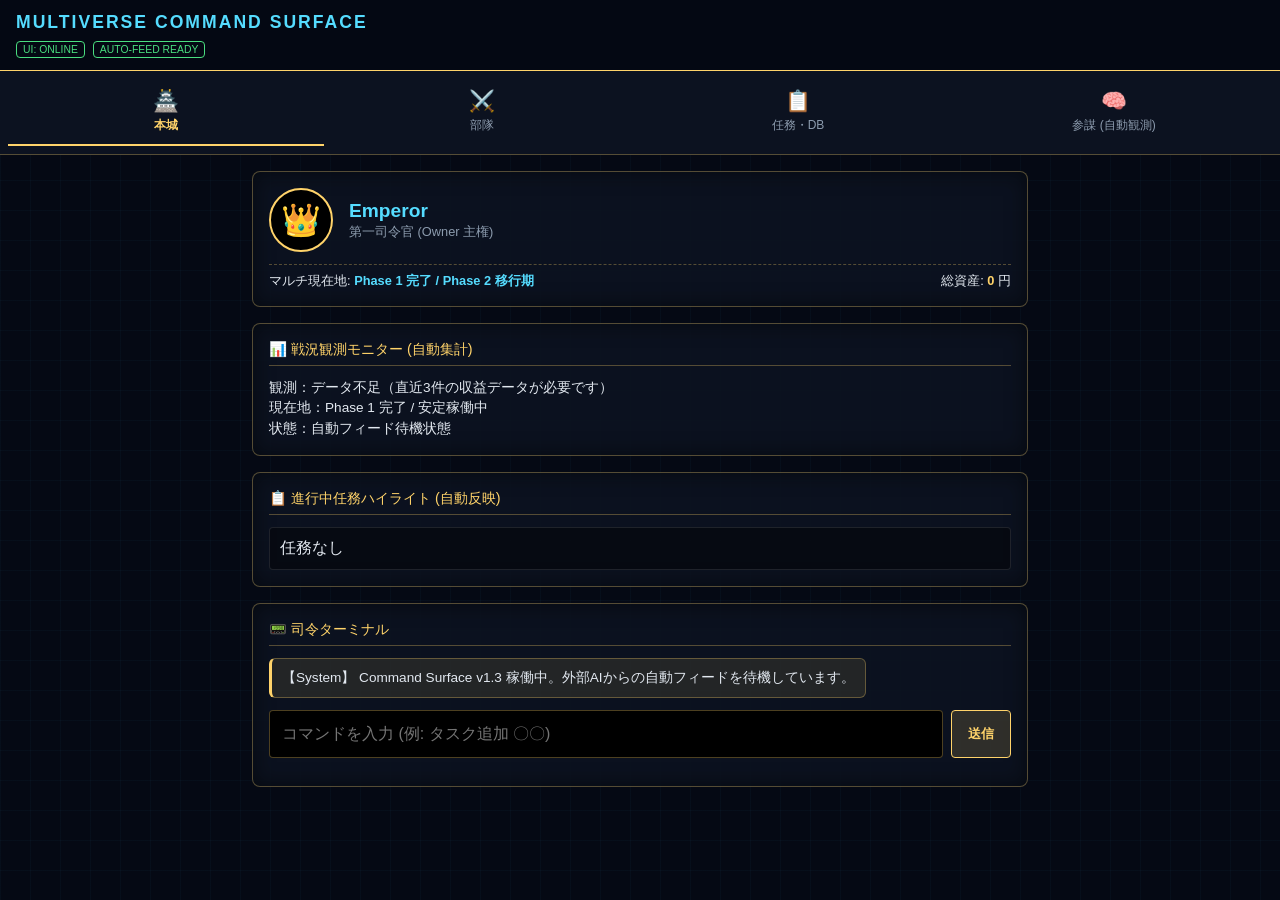
==== index.html @ de0dd0c1 "Update index.html for version 1.3 changes" ====
<!DOCTYPE html>
<html lang="ja">
<head>
    <meta charset="UTF-8">
    <meta name="viewport" content="width=device-width, initial-scale=1, viewport-fit=cover">
    <title>MULTIVERSE Command Surface v1.3</title>
    
    <meta name="apple-mobile-web-app-capable" content="yes">
    <meta name="apple-mobile-web-app-status-bar-style" content="black-translucent">
    <meta name="theme-color" content="#050914">
    
    <script>
        const manifestData = {
            "name": "MULTIVERSE Command Surface",
            "short_name": "MULTIVERSE",
            "start_url": "./",
            "display": "standalone",
            "background_color": "#050914",
            "theme_color": "#050914",
            "icons": [{ "src": "data:image/svg+xml,<svg xmlns=%22http://www.w3.org/2000/svg%22 viewBox=%220 0 100 100%22><text y=%22.9em%22 font-size=%2290%22>🛡️</text></svg>", "sizes": "192x192", "type": "image/svg+xml" }]
        };
        const blob = new Blob([JSON.stringify(manifestData)], {type: 'application/json'});
        const link = document.createElement('link'); link.rel = 'manifest'; link.href = URL.createObjectURL(blob); document.head.appendChild(link);
    </script>

    <style>
        :root {
            --mv-bg: #050914; --mv-panel: rgba(13, 19, 33, 0.9); --mv-primary: #55dcff;
            --mv-gold: #ffd36a; --mv-border: rgba(255, 211, 106, 0.3);
            --mv-text: #e2e8f0; --mv-muted: #8c9bae; --sys-online: #4ade80;
            --sys-offline: #f87171; --sys-warning: #fbbf24;
        }
        * { box-sizing: border-box; -webkit-tap-highlight-color: transparent; }
        body { 
            margin: 0; background-color: var(--mv-bg); color: var(--mv-text); 
            font-family: -apple-system, BlinkMacSystemFont, sans-serif; 
            padding: env(safe-area-inset-top, 0) env(safe-area-inset-right, 0) env(safe-area-inset-bottom, 20px) env(safe-area-inset-left, 0);
        }
        body::before {
            content: ""; position: fixed; top: 0; left: 0; width: 100vw; height: 100vh;
            background-image: linear-gradient(rgba(85, 220, 255, 0.03) 1px, transparent 1px), linear-gradient(90deg, rgba(85, 220, 255, 0.03) 1px, transparent 1px);
            background-size: 30px 30px; z-index: -1;
        }

        .app-header { background: rgba(5, 9, 20, 0.95); padding: 12px 16px; border-bottom: 1px solid var(--mv-gold); display: flex; flex-direction: column; gap: 8px; }
        .app-header h1 { margin: 0; font-size: 1.1rem; color: var(--mv-primary); letter-spacing: 2px; }
        .status-indicators { display: flex; gap: 8px; flex-wrap: wrap; }
        .sys-badge { font-size: 0.65rem; border: 1px solid; padding: 2px 6px; border-radius: 4px; }
        .sys-badge.online { color: var(--sys-online); border-color: var(--sys-online); }
        .sys-badge.offline { color: var(--sys-offline); border-color: var(--sys-offline); }

        .top-tabbar { display: flex; justify-content: space-around; background: rgba(13, 19, 33, 0.95); padding: 8px; border-bottom: 1px solid var(--mv-border); margin-bottom: 16px; }
        .tab-btn { 
            background: transparent; border: none; color: var(--mv-muted); font-size: 0.75rem; 
            display: flex; flex-direction: column; align-items: center; gap: 4px; flex: 1; 
            cursor: pointer; padding: 10px 0; min-height: 48px; 
            touch-action: manipulation; user-select: none; pointer-events: auto;
        }
        .tab-btn.active { color: var(--mv-gold); border-bottom: 2px solid var(--mv-gold); font-weight: bold; }
        .tab-btn .icon { font-size: 1.3rem; }

        .view-container { padding: 0 12px; max-width: 800px; margin: 0 auto; }
        .view-container.hidden { display: none !important; }
        .view-container.active { display: block; animation: fadeIn 0.3s; }
        @keyframes fadeIn { from { opacity: 0; transform: translateY(5px); } to { opacity: 1; transform: translateY(0); } }

        .panel { background: var(--mv-panel); border: 1px solid var(--mv-border); border-radius: 8px; padding: 16px; margin-bottom: 16px; box-shadow: inset 0 0 20px rgba(0,0,0,0.5); }
        .panel-header { font-size: 0.9rem; color: var(--mv-gold); border-bottom: 1px solid var(--mv-border); padding-bottom: 6px; margin-bottom: 12px; display: flex; justify-content: space-between; align-items: center; }
        .warning-border { border-color: var(--sys-warning); }
        .warning-text { color: var(--sys-warning); border-bottom-color: var(--sys-warning); }

        .avatar-box { display: flex; gap: 16px; align-items: center; }
        .avatar-frame { width: 64px; height: 64px; border: 2px solid var(--mv-gold); border-radius: 50%; background: #000; display: flex; align-items: center; justify-content: center; font-size: 2rem; flex-shrink: 0; }
        .avatar-info h2 { margin: 0; font-size: 1.2rem; color: var(--mv-primary); }
        .avatar-info p { margin: 2px 0 0 0; font-size: 0.8rem; color: var(--mv-muted); }
        .asset-summary { margin-top: 12px; font-size: 0.80rem; border-top: 1px dashed var(--mv-border); padding-top: 8px; display: flex; justify-content: space-between; align-items: center; }

        .input-group { display: flex; gap: 8px; margin-bottom: 12px; }
        .input-group input { flex: 1; background: #000; border: 1px solid var(--mv-border); color: var(--mv-text); padding: 12px; border-radius: 4px; font-size: 1rem; }
        .btn { background: rgba(255, 211, 106, 0.15); border: 1px solid var(--mv-gold); color: var(--mv-gold); padding: 12px 16px; border-radius: 4px; font-weight: bold; cursor: pointer; min-height: 48px; touch-action: manipulation; }
        .btn-danger { border-color: var(--sys-offline); color: var(--sys-offline); background: rgba(248, 113, 113, 0.1); }

        .chat-box { max-height: 180px; overflow-y: auto; display: flex; flex-direction: column; gap: 8px; margin-bottom: 12px; padding-right: 4px; font-size: 0.85rem; }
        .msg { padding: 10px; border-radius: 6px; max-width: 90%; word-break: break-word; }
        .msg.owner { align-self: flex-end; background: rgba(85, 220, 255, 0.1); border: 1px solid rgba(85, 220, 255, 0.3); }
        .msg.system { align-self: flex-start; background: rgba(255, 211, 106, 0.1); border: 1px solid rgba(255, 211, 106, 0.3); border-left: 3px solid var(--mv-gold); }

        .data-list { display: flex; flex-direction: column; gap: 8px; max-height: 250px; overflow-y: auto; }
        .data-item { padding: 10px; background: rgba(0,0,0,0.4); border: 1px solid rgba(255,255,255,0.1); border-radius: 4px; display: flex; justify-content: space-between; align-items: center; }
        .data-item.done { opacity: 0.5; text-decoration: line-through; }
        .task-content { flex: 1; word-break: break-word; font-size: 0.9rem; }
        .task-actions { display: flex; gap: 8px; }
        .task-actions button { background: none; border: 1px solid var(--mv-muted); color: var(--mv-text); padding: 4px 8px; border-radius: 4px; cursor: pointer; font-size: 0.7rem; }

        .obs-box { font-size: 0.85rem; line-height: 1.5; white-space: pre-wrap; color: var(--mv-text); }
        .auto-report-card { background: rgba(0,0,0,0.6); border-left: 3px solid var(--mv-primary); padding: 12px; border-radius: 4px; margin-bottom: 10px; font-size: 0.85rem; }
        .roadmap-card { font-size: 0.8rem; padding: 8px 10px; background: rgba(255,211,106,0.05); border: 1px solid var(--mv-border); border-radius: 4px; margin-bottom: 6px; }
        .roadmap-card.active { border-color: var(--mv-primary); background: rgba(85,220,255,0.05); }
        .muted-text { font-size: 0.75rem; color: var(--mv-muted); margin-bottom: 10px; }
    </style>
</head>
<body>
    <header class="app-header">
        <h1>MULTIVERSE COMMAND SURFACE</h1>
        <div class="status-indicators">
            <span id="status-ui" class="sys-badge online">UI: ONLINE</span>
            <span id="status-backend" class="sys-badge online">AUTO-FEED READY</span>
        </div>
    </header>

    <nav class="top-tabbar" aria-label="Main Navigation">
        <button type="button" class="tab-btn active" data-tab="commander" aria-selected="true" aria-controls="view-commander">
            <span class="icon">🏯</span><span class="label">本城</span>
        </button>
        <button type="button" class="tab-btn" data-tab="units" aria-selected="false" aria-controls="view-units">
            <span class="icon">⚔️</span><span class="label">部隊</span>
        </button>
        <button type="button" class="tab-btn" data-tab="tasks" aria-selected="false" aria-controls="view-tasks">
            <span class="icon">📋</span><span class="label">任務・DB</span>
        </button>
        <button type="button" class="tab-btn" data-tab="advisor" aria-selected="false" aria-controls="view-advisor">
            <span class="icon">🧠</span><span class="label">参謀 (自動観測)</span>
        </button>
    </nav>

    <!-- VIEW: 本城（現在地・タスク・収益・モニターを統合） -->
    <main id="view-commander" class="view-container active" role="tabpanel">
        <div class="panel">
            <div class="avatar-box">
                <div class="avatar-frame">👑</div>
                <div class="avatar-info">
                    <h2>Emperor</h2>
                    <p>第一司令官 (Owner 主権)</p>
                </div>
            </div>
            <div class="asset-summary">
                <span>マルチ現在地: <strong style="color:var(--mv-primary)">Phase 1 完了 / Phase 2 移行期</strong></span>
                <span>総資産: <strong style="color:var(--mv-gold)" id="ui-total-assets">0</strong> 円</span>
            </div>
        </div>

        <div class="panel">
            <div class="panel-header">📊 戦況観測モニター (自動集計)</div>
            <div id="ui-emperor-eye" class="obs-box">[観測データ待機中]</div>
        </div>

        <div class="panel">
            <div class="panel-header">📋 進行中任務ハイライト (自動反映)</div>
            <div class="data-list" id="ui-commander-tasks-list"></div>
        </div>

        <div class="panel">
            <div class="panel-header">📟 司令ターミナル</div>
            <div class="chat-box" id="ui-chat-box">
                <div class="msg system">【System】 Command Surface v1.3 稼働中。外部AIからの自動フィードを待機しています。</div>
            </div>
            <div class="input-group">
                <input type="text" id="cmd-input" placeholder="コマンドを入力 (例: タスク追加 〇〇)">
                <button type="button" class="btn" id="btn-send-cmd">送信</button>
            </div>
        </div>
    </main>

    <!-- VIEW: 部隊（各部隊の役割・進捗一覧） -->
    <main id="view-units" class="view-container hidden" role="tabpanel">
        <div class="panel">
            <div class="panel-header">⚔️ 司令・精鋭部隊レジストリ</div>
            <p class="muted-text">MULTIVERSEを支えるマルチAI・エージェント体制の編成と進捗状況。</p>
            <div class="data-list" id="units-list"></div>
        </div>
    </main>

    <!-- VIEW: 任務・DB（全件管理・自動フィード対応） -->
    <main id="view-tasks" class="view-container hidden" role="tabpanel">
        <div class="panel">
            <div class="panel-header">📋 任務管理 (全件 CRUD)</div>
            <div class="input-group">
                <input type="text" id="new-task-input" placeholder="新しい任務...">
                <button type="button" class="btn" id="btn-add-task">追加</button>
            </div>
            <div class="data-list" id="ui-tasks-list"></div>
        </div>
        
        <div class="panel">
            <div class="panel-header">💰 収益記録ログ</div>
            <div class="input-group">
                <input type="number" id="new-rev-input" placeholder="収益額 (例: 5000)">
                <button type="button" class="btn" id="btn-add-rev">記録</button>
            </div>
            <div class="data-list" id="ui-rev-list"></div>
        </div>

        <div class="panel warning-border">
            <div class="panel-header warning-text">⚙️ Runtime State & Auto-Feed Bridge</div>
            <div class="input-group">
                <button type="button" class="btn" id="btn-export">Export (書出)</button>
                <button type="button" class="btn btn-danger" id="btn-import-prompt">JSON自動フィード込 Import</button>
            </div>
            <input type="file" id="file-import" accept=".json,application/json" style="display: none;">
        </div>
    </main>

    <!-- VIEW: 参謀（AI自動レポート ＆ ロードマップ進捗） -->
    <main id="view-advisor" class="view-container hidden" role="tabpanel">
        <div class="panel">
            <div class="panel-header">🗺️ MULTIVERSE 統括ロードマップ進捗</div>
            <div id="roadmap-container">
                <div class="roadmap-card active">
                    <div style="color:var(--mv-primary); font-weight:bold;">Phase 1: UI自動化 ＆ モニター化 [完了]</div>
                    <div style="font-size:0.75rem; color:var(--mv-muted);">手動計算機を排除し、本城へのタスク統合およびJSON自動フィード基盤を構築。</div>
                </div>
                <div class="roadmap-card">
                    <div style="color:var(--mv-gold); font-weight:bold;">Phase 2: GitHub & Drive ブリッジ構築 [次段階]</div>
                    <div style="font-size:0.75rem; color:var(--mv-muted);">複数AI（ChatGPT/Claude/Gemini）が連動するための共同作業規約（CONSTITUTION.md）の策定。</div>
                </div>
                <div class="roadmap-card">
                    <div style="color:var(--mv-muted); font-weight:bold;">Phase 3: 複数AI分業・自動監査プロトコル稼働</div>
                    <div style="font-size:0.75rem; color:var(--mv-muted);">予測モデルやエージェントの出力を自動同期させるパイプラインの結合。</div>
                </div>
                <div class="roadmap-card">
                    <div style="color:var(--mv-muted); font-weight:bold;">Phase 4: 完全自律エコシステム (完成系)</div>
                    <div style="font-size:0.75rem; color:var(--mv-muted);">スマホを開くだけで全進捗・収益・AI提案が自動同期・決裁される究極の稼働状態。</div>
                </div>
            </div>
        </div>

        <div class="panel">
            <div class="panel-header">🧠 AI参謀・自動分析レポート (Auto-Feed)</div>
            <div id="ai-auto-reports">
                <div class="auto-report-card">
                    <div style="color:var(--mv-gold); font-weight:bold;">[待機中] AI予測フィード未接続</div>
                    <div style="margin-top:4px; color:var(--mv-muted);">JSONインポートまたはバックエンド連携により、ここに自動解析レポートが表示されます。</div>
                </div>
            </div>
        </div>
    </main>

    <script>
    const STATE_KEY = "MULTIVERSE_RUNTIME_STATE_V6";

    const RuntimeState = {
        data: { schema_version: "1.0", updated_at: null, tasks: [], revenues: [], ai_reports: [], settings: {} },
        load: () => {
            const raw = localStorage.getItem(STATE_KEY);
            if (!raw) return;
            try {
                const parsed = JSON.parse(raw);
                if (RuntimeState.validate(parsed)) RuntimeState.data = parsed;
            } catch (e) { console.error("Parse error"); }
        },
        save: () => {
            RuntimeState.data.updated_at = new Date().toISOString();
            localStorage.setItem(STATE_KEY, JSON.stringify(RuntimeState.data));
            UI.renderAll();
        },
        validate: (state) => {
            return typeof state === 'object' && state !== null && state.schema_version === "1.0" && Array.isArray(state.tasks) && Array.isArray(state.revenues);
        },
        backup: () => { localStorage.setItem(`${STATE_KEY}_BACKUP`, localStorage.getItem(STATE_KEY)); }
    };

    const Tools = {
        task: {
            add: (title) => {
                if (!title) return;
                RuntimeState.data.tasks.push({ id: Date.now().toString(), title: String(title), done: false, created_at: new Date().toISOString() });
                RuntimeState.save();
                UI.addChat(`【任務】「${title}」を登録しました。`, "system");
            },
            toggle: (id) => { const t = RuntimeState.data.tasks.find(x => x.id === id); if (t) { t.done = !t.done; RuntimeState.save(); } },
            delete: (id) => { RuntimeState.data.tasks = RuntimeState.data.tasks.filter(x => x.id !== id); RuntimeState.save(); }
        },
        revenue: {
            add: (amountStr) => {
                const val = parseInt(amountStr, 10);
                if (isNaN(val) || !isFinite(val)) return UI.addChat("【エラー】不正な収益値です。", "system");
                RuntimeState.data.revenues.push({ id: Date.now().toString(), amount: val, timestamp: new Date().toISOString() });
                RuntimeState.save();
                UI.addChat(`【収益】${val > 0 ? '+'+val : val} 円を記録しました。`, "system");
            }
        },
        emperorEye: {
            analyze: () => {
                const revs = RuntimeState.data.revenues.map(r => r.amount);
                if (revs.length < 3) return "観測：データ不足（直近3件の収益データが必要です）\n現在地：Phase 1 完了 / 安定稼働中\n状態：自動フィード待機状態";
                const recent = revs.slice(-3);
                const allPos = recent.every(v => v > 0);
                const allNeg = recent.every(v => v < 0);
                const trendStr = recent.map(v => v>0 ? '+'+v : v).join(" / ");
                if (allPos) return `観測：直近3件 [ ${trendStr} ]\n傾向：Positive (連続黒字)\n現在地：Phase 1 完了`;
                if (allNeg) return `観測：直近3件 [ ${trendStr} ]\n傾向：Negative (連続損失)\n現在地：Phase 1 完了`;
                return `観測：直近3件 [ ${trendStr} ]\n傾向：Mixed (変動あり)\n現在地：Phase 1 完了`;
            }
        },
        exportImport: {
            export: () => {
                const envelope = { protocol_version: "1.0", schema_version: RuntimeState.data.schema_version, exported_at: new Date().toISOString(), source: "iphone-runtime", state: RuntimeState.data };
                const dataStr = "data:text/json;charset=utf-8," + encodeURIComponent(JSON.stringify(envelope, null, 2));
                const a = document.createElement('a'); a.href = dataStr; a.download = `multiverse_runtime_${Date.now()}.json`; a.click();
                UI.addChat("【System】Runtime StateをExportしました。", "system");
            },
            importJSON: (jsonString) => {
                try {
                    const parsed = JSON.parse(jsonString);
                    if (parsed.protocol_version !== "1.0" || !parsed.state || !RuntimeState.validate(parsed.state)) return alert("無効なフォーマットまたはスキーマ不一致です。(Fail Closed)");
                    RuntimeState.backup(); RuntimeState.data = parsed.state; RuntimeState.save();
                    UI.addChat("【System】AI自動フィードおよびデータを同期・復旧しました。", "system");
                } catch (e) { alert("JSON解析エラー。(Fail Closed)"); }
            },
            handleFileImport: (e) => {
                const file = e.target.files[0]; if (!file) return;
                const reader = new FileReader(); reader.onload = (ev) => Tools.exportImport.importJSON(ev.target.result); reader.readAsText(file);
            }
        }
    };

    const TabController = {
        init: () => { document.querySelectorAll('.tab-btn').forEach(btn => { btn.addEventListener('click', (e) => { TabController.activate(e.currentTarget.getAttribute('data-tab')); }); }); },
        activate: (tabId) => {
            const targetView = document.getElementById(`view-${tabId}`);
            if (!targetView) return; 
            document.querySelectorAll('.view-container').forEach(v => { v.classList.add('hidden'); v.classList.remove('active'); });
            targetView.classList.remove('hidden'); targetView.classList.add('active');
            document.querySelectorAll('.tab-btn').forEach(btn => { const isMatch = btn.getAttribute('data-tab') === tabId; btn.classList.toggle('active', isMatch); btn.setAttribute('aria-selected', isMatch ? "true" : "false"); });
            window.scrollTo(0, 0);
        }
    };

    const UI = {
        init: () => {
            RuntimeState.load(); TabController.init(); UI.bindEvents(); UI.renderAll();
        },
        bindEvents: () => {
            document.getElementById('btn-send-cmd').addEventListener('click', UI.handleCommand);
            document.getElementById('btn-add-task').addEventListener('click', () => { const i = document.getElementById('new-task-input'); Tools.task.add(i.value.trim()); i.value = ''; });
            document.getElementById('btn-add-rev').addEventListener('click', () => { const i = document.getElementById('new-rev-input'); Tools.revenue.add(i.value); i.value = ''; });
            document.getElementById('btn-export').addEventListener('click', Tools.exportImport.export);
            document.getElementById('btn-import-prompt').addEventListener('click', () => { document.getElementById('file-import').click(); });
            document.getElementById('file-import').addEventListener('change', Tools.exportImport.handleFileImport);
        },
        addChat: (msg, type="owner") => {
            const box = document.getElementById('ui-chat-box');
            const div = document.createElement('div'); div.className = `msg ${type}`; div.textContent = msg; 
            box.appendChild(div); box.scrollTop = box.scrollHeight;
        },
        handleCommand: () => {
            const input = document.getElementById('cmd-input'); const msg = input.value.trim(); if (!msg) return; input.value = ""; UI.addChat(msg, "owner");
            if (msg.match(/^タスク追加\s+(.+)/)) Tools.task.add(msg.match(/^タスク追加\s+(.+)/)[1]);
            else if (msg.match(/^収益\s+(-?\d+)/)) Tools.revenue.add(msg.match(/^収益\s+(-?\d+)/)[1]);
            else if (msg.match(/^システム状況/)) { const t = RuntimeState.data.tasks.length; const r = RuntimeState.data.revenues.reduce((s, x) => s + x.amount, 0); UI.addChat(`【System】Runtime v6 稼働中。タスク:${t}, 資産:${r}円`, "system"); } 
            else if (msg.match(/^タブ\s+(本城|部隊|任務|参謀)/)) { const map = {"本城":"commander", "部隊":"units", "任務":"tasks", "参謀":"advisor"}; TabController.activate(map[msg.match(/^タブ\s+(.+)/)[1]]); } 
            else UI.addChat(`【System】UNKNOWN_COMMAND. 外部連携フィード待機中。(Fail Closed)`, "system");
        },
        renderTasksInto: (containerId, isInteractive = true) => {
            const taskList = document.getElementById(containerId);
            if (!taskList) return;
            taskList.innerHTML = '';
            if (RuntimeState.data.tasks.length === 0) {
                taskList.innerHTML = '<div class="data-item">任務なし</div>';
            } else {
                RuntimeState.data.tasks.forEach(t => {
                    const d = document.createElement('div'); d.className = `data-item ${t.done ? 'done' : ''}`;
                    const c = document.createElement('div'); c.className = "task-content"; c.textContent = t.title;
                    d.appendChild(c);
                    
                    if (isInteractive) {
                        const a = document.createElement('div'); a.className = "task-actions";
                        const toggleBtn = document.createElement('button'); toggleBtn.textContent = t.done ? "戻す" : "完了"; toggleBtn.onclick = () => Tools.task.toggle(t.id);
                        const delBtn = document.createElement('button'); delBtn.textContent = "削除"; delBtn.onclick = () => Tools.task.delete(t.id);
                        a.append(toggleBtn, delBtn);
                        d.appendChild(a);
                    }
                    taskList.appendChild(d);
                });
            }
        },
        renderAll: () => {
            const totalRev = RuntimeState.data.revenues.reduce((s, r) => s + r.amount, 0);
            document.getElementById('ui-total-assets').textContent = totalRev.toLocaleString();
            document.getElementById('ui-emperor-eye').textContent = Tools.emperorEye.analyze();

            UI.renderTasksInto('ui-commander-tasks-list', false);
            UI.renderTasksInto('ui-tasks-list', true);

            const reportContainer = document.getElementById('ai-auto-reports');
            const reports = RuntimeState.data.ai_reports || [];
            if (reports.length === 0) {
                reportContainer.innerHTML = `
                    <div class="auto-report-card">
                        <div style="color:var(--mv-gold); font-weight:bold;">[待機中] AI予測フィード未接続</div>
                        <div style="margin-top:4px; color:var(--mv-muted);">JSONインポートまたはバックエンド連携により、ここに自動解析レポートが表示されます。</div>
                    </div>`;
            } else {
                reportContainer.innerHTML = '';
                reports.forEach(rep => {
                    const card = document.createElement('div');
                    card.className = "auto-report-card";
                    const title = document.createElement('div'); title.style.cssText = "color:var(--mv-gold); font-weight:bold;"; title.textContent = rep.title || "AI自動分析レポート";
                    const content = document.createElement('div'); content.style.marginTop = "4px"; content.textContent = rep.body || "";
                    card.append(title, content);
                    reportContainer.appendChild(card);
                });
            }

            const revList = document.getElementById('ui-rev-list'); revList.innerHTML = '';
            const recentRevs = [...RuntimeState.data.revenues].reverse().slice(0, 5);
            if (recentRevs.length === 0) revList.innerHTML = '<div class="data-item">記録なし</div>';
            else {
                recentRevs.forEach(r => {
                    const d = document.createElement('div'); d.className = "data-item";
                    const dateSpan = document.createElement('span'); dateSpan.style.cssText = "font-size:0.7rem; color:var(--mv-muted);"; dateSpan.textContent = new Date(r.timestamp).toLocaleDateString();
                    const amtSpan = document.createElement('span'); amtSpan.style.color = r.amount > 0 ? 'var(--sys-online)' : 'var(--sys-offline)'; amtSpan.textContent = `${r.amount > 0 ? '+'+r.amount : r.amount} 円`;
                    d.append(dateSpan, amtSpan);
                    revList.appendChild(d);
                });
            }

            const avatars = [
                { name: "軍師 (ラファエル)", role: "主席軍師・全体統括 / 統率・プロトコル管理", fallback: "🐰", status: "稼働中 (Active)" },
                { name: "百人将", role: "事業探索・前線制圧 / ポイ活・リサーチ", fallback: "⚔️", status: "待機 / 探索中" },
                { name: "特殊部隊", role: "確率・EV・データ分析 / 株式・競輪モデル", fallback: "🛡️", status: "待機 / モデリング" },
                { name: "システム改善", role: "インフラ・アーキテクチャ / パイプライン制御", fallback: "⚙️", status: "稼働中 (Surface v1.3)" },
                { name: "AI研究", role: "モデル構築・検証 / マルチエージェント調停", fallback: "🔬", status: "待機 / 監査中" }
            ];
            const uList = document.getElementById('units-list');
            uList.innerHTML = '';
            avatars.forEach(a => {
                const d = document.createElement('div'); d.className = "data-item"; d.style.cssText = "justify-content: flex-start; gap:16px; align-items: flex-start;";
                const f = document.createElement('div'); f.className = "avatar-frame"; f.style.cssText = "width:40px; height:40px; font-size:1.2rem; flex-shrink:0;"; f.textContent = a.fallback;
                const info = document.createElement('div'); info.style.flex = "1";
                const topRow = document.createElement('div'); topRow.style.cssText = "display:flex; justify-content:space-between; align-items:center;";
                const n = document.createElement('div'); n.style.cssText = "color:var(--mv-gold); font-weight:bold;"; n.textContent = a.name;
                const stat = document.createElement('span'); stat.style.cssText = "font-size:0.65rem; color:var(--sys-online); border:1px solid var(--sys-online); padding:1px 4px; border-radius:3px;"; stat.textContent = a.status;
                topRow.append(n, stat);
                const r = document.createElement('div'); r.style.cssText = "font-size:0.75rem; color:var(--mv-primary); margin-top:2px;"; r.textContent = a.role;
                info.append(topRow, r);
                d.append(f, info);
                uList.appendChild(d);
            });
        }
    };

    window.onload = UI.init;
    </script>
</body>
</html>
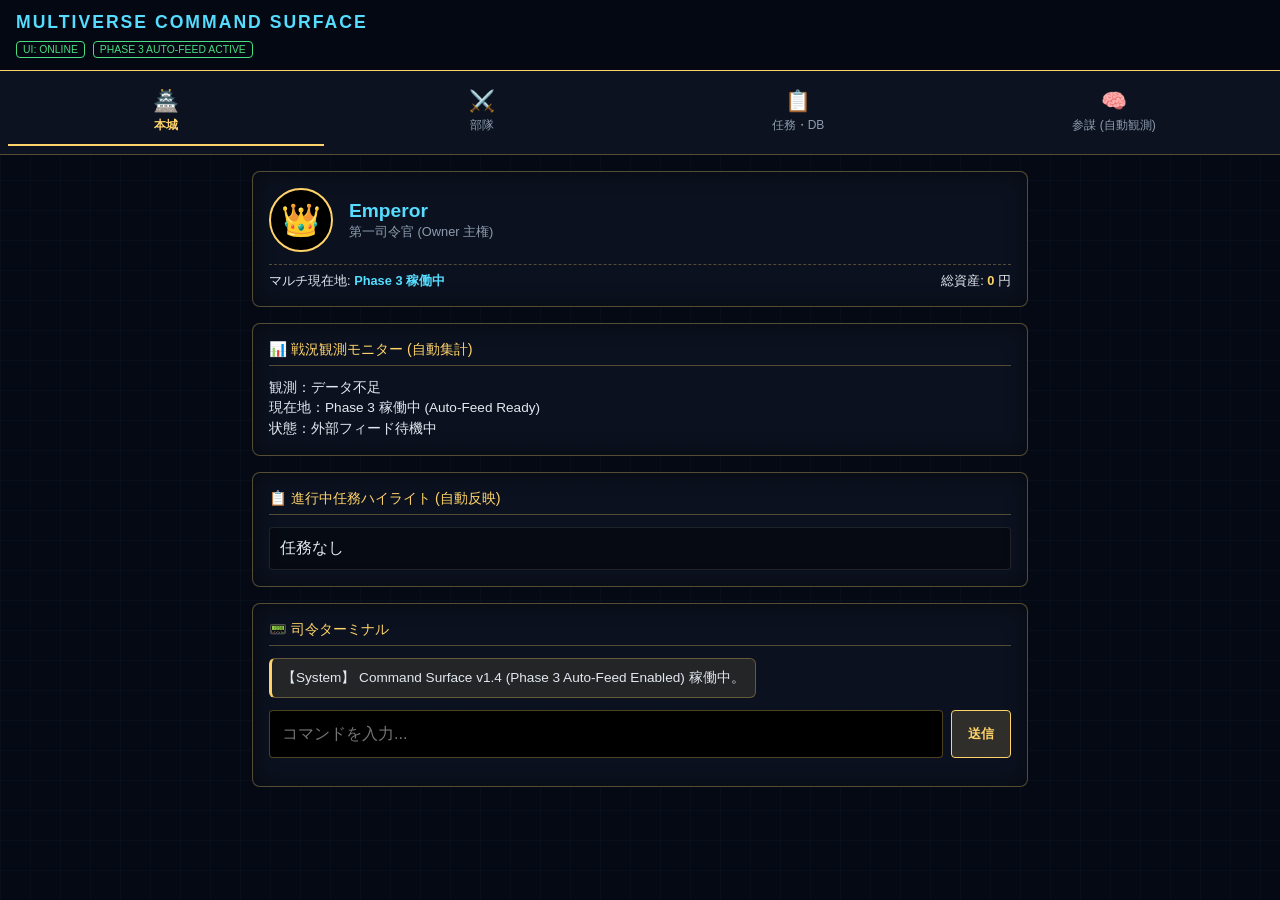
==== commit ce963db3: "Update version to 1.4 and adjust status messages" ====
--- a/index.html
+++ b/index.html
@@ -3,7 +3,7 @@
 <head>
     <meta charset="UTF-8">
     <meta name="viewport" content="width=device-width, initial-scale=1, viewport-fit=cover">
-    <title>MULTIVERSE Command Surface v1.3</title>
+    <title>MULTIVERSE Command Surface v1.4</title>
     
     <meta name="apple-mobile-web-app-capable" content="yes">
     <meta name="apple-mobile-web-app-status-bar-style" content="black-translucent">
@@ -104,7 +104,7 @@
         <h1>MULTIVERSE COMMAND SURFACE</h1>
         <div class="status-indicators">
             <span id="status-ui" class="sys-badge online">UI: ONLINE</span>
-            <span id="status-backend" class="sys-badge online">AUTO-FEED READY</span>
+            <span id="status-backend" class="sys-badge online">PHASE 3 AUTO-FEED ACTIVE</span>
         </div>
     </header>
 
@@ -123,7 +123,7 @@
         </button>
     </nav>
 
-    <!-- VIEW: 本城（現在地・タスク・収益・モニターを統合） -->
+    <!-- VIEW: 本城 -->
     <main id="view-commander" class="view-container active" role="tabpanel">
         <div class="panel">
             <div class="avatar-box">
@@ -134,7 +134,7 @@
                 </div>
             </div>
             <div class="asset-summary">
-                <span>マルチ現在地: <strong style="color:var(--mv-primary)">Phase 1 完了 / Phase 2 移行期</strong></span>
+                <span>マルチ現在地: <strong style="color:var(--mv-primary)">Phase 3 稼働中</strong></span>
                 <span>総資産: <strong style="color:var(--mv-gold)" id="ui-total-assets">0</strong> 円</span>
             </div>
         </div>
@@ -152,16 +152,16 @@
         <div class="panel">
             <div class="panel-header">📟 司令ターミナル</div>
             <div class="chat-box" id="ui-chat-box">
-                <div class="msg system">【System】 Command Surface v1.3 稼働中。外部AIからの自動フィードを待機しています。</div>
+                <div class="msg system">【System】 Command Surface v1.4 (Phase 3 Auto-Feed Enabled) 稼働中。</div>
             </div>
             <div class="input-group">
-                <input type="text" id="cmd-input" placeholder="コマンドを入力 (例: タスク追加 〇〇)">
+                <input type="text" id="cmd-input" placeholder="コマンドを入力...">
                 <button type="button" class="btn" id="btn-send-cmd">送信</button>
             </div>
         </div>
     </main>
 
-    <!-- VIEW: 部隊（各部隊の役割・進捗一覧） -->
+    <!-- VIEW: 部隊 -->
     <main id="view-units" class="view-container hidden" role="tabpanel">
         <div class="panel">
             <div class="panel-header">⚔️ 司令・精鋭部隊レジストリ</div>
@@ -170,7 +170,7 @@
         </div>
     </main>
 
-    <!-- VIEW: 任務・DB（全件管理・自動フィード対応） -->
+    <!-- VIEW: 任務・DB -->
     <main id="view-tasks" class="view-container hidden" role="tabpanel">
         <div class="panel">
             <div class="panel-header">📋 任務管理 (全件 CRUD)</div>
@@ -200,26 +200,23 @@
         </div>
     </main>
 
-    <!-- VIEW: 参謀（AI自動レポート ＆ ロードマップ進捗） -->
+    <!-- VIEW: 参謀 -->
     <main id="view-advisor" class="view-container hidden" role="tabpanel">
         <div class="panel">
             <div class="panel-header">🗺️ MULTIVERSE 統括ロードマップ進捗</div>
             <div id="roadmap-container">
+                <div class="roadmap-card">
+                    <div style="color:var(--mv-primary); font-weight:bold;">Phase 1: UI自動化 ＆ モニター化 [完了]</div>
+                </div>
+                <div class="roadmap-card">
+                    <div style="color:var(--mv-primary); font-weight:bold;">Phase 2: GitHub & Drive ブリッジ構築 [完了]</div>
+                </div>
                 <div class="roadmap-card active">
-                    <div style="color:var(--mv-primary); font-weight:bold;">Phase 1: UI自動化 ＆ モニター化 [完了]</div>
-                    <div style="font-size:0.75rem; color:var(--mv-muted);">手動計算機を排除し、本城へのタスク統合およびJSON自動フィード基盤を構築。</div>
-                </div>
-                <div class="roadmap-card">
-                    <div style="color:var(--mv-gold); font-weight:bold;">Phase 2: GitHub & Drive ブリッジ構築 [次段階]</div>
-                    <div style="font-size:0.75rem; color:var(--mv-muted);">複数AI（ChatGPT/Claude/Gemini）が連動するための共同作業規約（CONSTITUTION.md）の策定。</div>
-                </div>
-                <div class="roadmap-card">
-                    <div style="color:var(--mv-muted); font-weight:bold;">Phase 3: 複数AI分業・自動監査プロトコル稼働</div>
-                    <div style="font-size:0.75rem; color:var(--mv-muted);">予測モデルやエージェントの出力を自動同期させるパイプラインの結合。</div>
+                    <div style="color:var(--mv-gold); font-weight:bold;">Phase 3: 複数AI分業・自動監査・JSONフィード [進行中]</div>
+                    <div style="font-size:0.75rem; color:var(--mv-muted);">外部AIや予測モデルからの自動データパケットを端末に統合中。</div>
                 </div>
                 <div class="roadmap-card">
                     <div style="color:var(--mv-muted); font-weight:bold;">Phase 4: 完全自律エコシステム (完成系)</div>
-                    <div style="font-size:0.75rem; color:var(--mv-muted);">スマホを開くだけで全進捗・収益・AI提案が自動同期・決裁される究極の稼働状態。</div>
                 </div>
             </div>
         </div>
@@ -282,14 +279,14 @@
         emperorEye: {
             analyze: () => {
                 const revs = RuntimeState.data.revenues.map(r => r.amount);
-                if (revs.length < 3) return "観測：データ不足（直近3件の収益データが必要です）\n現在地：Phase 1 完了 / 安定稼働中\n状態：自動フィード待機状態";
+                if (revs.length < 3) return "観測：データ不足\n現在地：Phase 3 稼働中 (Auto-Feed Ready)\n状態：外部フィード待機中";
                 const recent = revs.slice(-3);
                 const allPos = recent.every(v => v > 0);
                 const allNeg = recent.every(v => v < 0);
                 const trendStr = recent.map(v => v>0 ? '+'+v : v).join(" / ");
-                if (allPos) return `観測：直近3件 [ ${trendStr} ]\n傾向：Positive (連続黒字)\n現在地：Phase 1 完了`;
-                if (allNeg) return `観測：直近3件 [ ${trendStr} ]\n傾向：Negative (連続損失)\n現在地：Phase 1 完了`;
-                return `観測：直近3件 [ ${trendStr} ]\n傾向：Mixed (変動あり)\n現在地：Phase 1 完了`;
+                if (allPos) return `観測：直近3件 [ ${trendStr} ]\n傾向：Positive (連続黒字)\n現在地：Phase 3 稼働中`;
+                if (allNeg) return `観測：直近3件 [ ${trendStr} ]\n傾向：Negative (連続損失)\n現在地：Phase 3 稼働中`;
+                return `観測：直近3件 [ ${trendStr} ]\n傾向：Mixed (変動あり)\n現在地：Phase 3 稼働中`;
             }
         },
         exportImport: {
@@ -302,9 +299,32 @@
             importJSON: (jsonString) => {
                 try {
                     const parsed = JSON.parse(jsonString);
-                    if (parsed.protocol_version !== "1.0" || !parsed.state || !RuntimeState.validate(parsed.state)) return alert("無効なフォーマットまたはスキーマ不一致です。(Fail Closed)");
-                    RuntimeState.backup(); RuntimeState.data = parsed.state; RuntimeState.save();
-                    UI.addChat("【System】AI自動フィードおよびデータを同期・復旧しました。", "system");
+                    // Phase 3: 自動フィードパケット (ai_reportsやsuggested_tasksを含む形式) にも対応
+                    let targetState = parsed;
+                    if (parsed.protocol_version === "1.0" && parsed.state) {
+                        targetState = parsed.state;
+                    }
+                    // もし直接パケットデータなら自動展開
+                    if (parsed.ai_reports && Array.isArray(parsed.ai_reports)) {
+                        RuntimeState.backup();
+                        if(!RuntimeState.data.ai_reports) RuntimeState.data.ai_reports = [];
+                        RuntimeState.data.ai_reports.push(...parsed.ai_reports);
+                        if(parsed.suggested_tasks && Array.isArray(parsed.suggested_tasks)) {
+                            parsed.suggested_tasks.forEach(st => {
+                                RuntimeState.data.tasks.push({ id: Date.now().toString() + Math.random(), title: st.title, done: false, created_at: new Date().toISOString() });
+                            });
+                        }
+                        RuntimeState.save();
+                        UI.addChat("【System】外部AI自動フィードパケットを取り込みました。", "system");
+                        return;
+                    }
+
+                    if (targetState && RuntimeState.validate(targetState)) {
+                        RuntimeState.backup(); RuntimeState.data = targetState; RuntimeState.save();
+                        UI.addChat("【System】Runtime Stateを同期・復旧しました。", "system");
+                    } else {
+                        alert("無効なフォーマットまたはスキーマ不一致です。(Fail Closed)");
+                    }
                 } catch (e) { alert("JSON解析エラー。(Fail Closed)"); }
             },
             handleFileImport: (e) => {
@@ -347,9 +367,9 @@
             const input = document.getElementById('cmd-input'); const msg = input.value.trim(); if (!msg) return; input.value = ""; UI.addChat(msg, "owner");
             if (msg.match(/^タスク追加\s+(.+)/)) Tools.task.add(msg.match(/^タスク追加\s+(.+)/)[1]);
             else if (msg.match(/^収益\s+(-?\d+)/)) Tools.revenue.add(msg.match(/^収益\s+(-?\d+)/)[1]);
-            else if (msg.match(/^システム状況/)) { const t = RuntimeState.data.tasks.length; const r = RuntimeState.data.revenues.reduce((s, x) => s + x.amount, 0); UI.addChat(`【System】Runtime v6 稼働中。タスク:${t}, 資産:${r}円`, "system"); } 
+            else if (msg.match(/^システム状況/)) { const t = RuntimeState.data.tasks.length; const r = RuntimeState.data.revenues.reduce((s, x) => s + x.amount, 0); UI.addChat(`【System】Runtime v1.4 稼働中。タスク:${t}, 資産:${r}円`, "system"); } 
             else if (msg.match(/^タブ\s+(本城|部隊|任務|参謀)/)) { const map = {"本城":"commander", "部隊":"units", "任務":"tasks", "参謀":"advisor"}; TabController.activate(map[msg.match(/^タブ\s+(.+)/)[1]]); } 
-            else UI.addChat(`【System】UNKNOWN_COMMAND. 外部連携フィード待機中。(Fail Closed)`, "system");
+            else UI.addChat(`【System】UNKNOWN_COMMAND. Phase 3 外部フィード待機中。(Fail Closed)`, "system");
         },
         renderTasksInto: (containerId, isInteractive = true) => {
             const taskList = document.getElementById(containerId);
@@ -416,10 +436,10 @@
             }
 
             const avatars = [
-                { name: "軍師 (ラファエル)", role: "主席軍師・全体統括 / 統率・プロトコル管理", fallback: "🐰", status: "稼働中 (Active)" },
+                { name: "軍師 (ラファエル)", role: "主席軍師・全体統括 / プロトコル管理", fallback: "🐰", status: "稼働中 (Phase 3)" },
                 { name: "百人将", role: "事業探索・前線制圧 / ポイ活・リサーチ", fallback: "⚔️", status: "待機 / 探索中" },
                 { name: "特殊部隊", role: "確率・EV・データ分析 / 株式・競輪モデル", fallback: "🛡️", status: "待機 / モデリング" },
-                { name: "システム改善", role: "インフラ・アーキテクチャ / パイプライン制御", fallback: "⚙️", status: "稼働中 (Surface v1.3)" },
+                { name: "システム改善", role: "インフラ・アーキテクチャ / 自動フィード制御", fallback: "⚙️", status: "稼働中 (Surface v1.4)" },
                 { name: "AI研究", role: "モデル構築・検証 / マルチエージェント調停", fallback: "🔬", status: "待機 / 監査中" }
             ];
             const uList = document.getElementById('units-list');
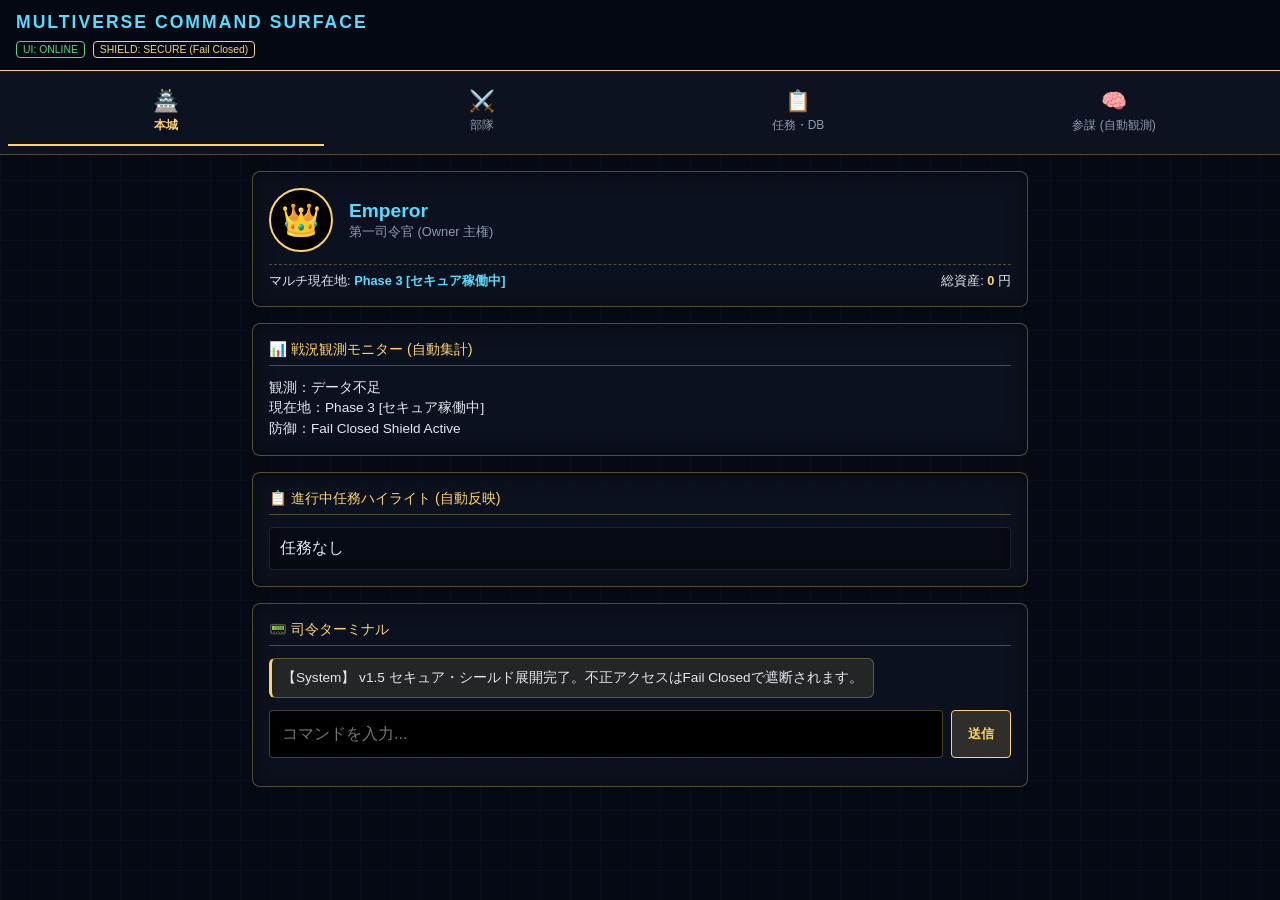
==== commit f9c2d450: "Update title and security features in index.html" ====
--- a/index.html
+++ b/index.html
@@ -3,7 +3,7 @@
 <head>
     <meta charset="UTF-8">
     <meta name="viewport" content="width=device-width, initial-scale=1, viewport-fit=cover">
-    <title>MULTIVERSE Command Surface v1.4</title>
+    <title>MULTIVERSE Command Surface v1.5 [Secure Shield]</title>
     
     <meta name="apple-mobile-web-app-capable" content="yes">
     <meta name="apple-mobile-web-app-status-bar-style" content="black-translucent">
@@ -48,6 +48,7 @@
         .sys-badge { font-size: 0.65rem; border: 1px solid; padding: 2px 6px; border-radius: 4px; }
         .sys-badge.online { color: var(--sys-online); border-color: var(--sys-online); }
         .sys-badge.offline { color: var(--sys-offline); border-color: var(--sys-offline); }
+        .sys-badge.secure { color: var(--mv-gold); border-color: var(--mv-gold); }
 
         .top-tabbar { display: flex; justify-content: space-around; background: rgba(13, 19, 33, 0.95); padding: 8px; border-bottom: 1px solid var(--mv-border); margin-bottom: 16px; }
         .tab-btn { 
@@ -104,7 +105,7 @@
         <h1>MULTIVERSE COMMAND SURFACE</h1>
         <div class="status-indicators">
             <span id="status-ui" class="sys-badge online">UI: ONLINE</span>
-            <span id="status-backend" class="sys-badge online">PHASE 3 AUTO-FEED ACTIVE</span>
+            <span id="status-security" class="sys-badge secure">SHIELD: SECURE (Fail Closed)</span>
         </div>
     </header>
 
@@ -134,7 +135,7 @@
                 </div>
             </div>
             <div class="asset-summary">
-                <span>マルチ現在地: <strong style="color:var(--mv-primary)">Phase 3 稼働中</strong></span>
+                <span>マルチ現在地: <strong style="color:var(--mv-primary)">Phase 3 [セキュア稼働中]</strong></span>
                 <span>総資産: <strong style="color:var(--mv-gold)" id="ui-total-assets">0</strong> 円</span>
             </div>
         </div>
@@ -152,7 +153,7 @@
         <div class="panel">
             <div class="panel-header">📟 司令ターミナル</div>
             <div class="chat-box" id="ui-chat-box">
-                <div class="msg system">【System】 Command Surface v1.4 (Phase 3 Auto-Feed Enabled) 稼働中。</div>
+                <div class="msg system">【System】 v1.5 セキュア・シールド展開完了。不正アクセスはFail Closedで遮断されます。</div>
             </div>
             <div class="input-group">
                 <input type="text" id="cmd-input" placeholder="コマンドを入力...">
@@ -191,10 +192,10 @@
         </div>
 
         <div class="panel warning-border">
-            <div class="panel-header warning-text">⚙️ Runtime State & Auto-Feed Bridge</div>
+            <div class="panel-header warning-text">⚙️ Runtime State & Secure Bridge</div>
             <div class="input-group">
                 <button type="button" class="btn" id="btn-export">Export (書出)</button>
-                <button type="button" class="btn btn-danger" id="btn-import-prompt">JSON自動フィード込 Import</button>
+                <button type="button" class="btn btn-danger" id="btn-import-prompt">セキュアJSON読込</button>
             </div>
             <input type="file" id="file-import" accept=".json,application/json" style="display: none;">
         </div>
@@ -212,8 +213,8 @@
                     <div style="color:var(--mv-primary); font-weight:bold;">Phase 2: GitHub & Drive ブリッジ構築 [完了]</div>
                 </div>
                 <div class="roadmap-card active">
-                    <div style="color:var(--mv-gold); font-weight:bold;">Phase 3: 複数AI分業・自動監査・JSONフィード [進行中]</div>
-                    <div style="font-size:0.75rem; color:var(--mv-muted);">外部AIや予測モデルからの自動データパケットを端末に統合中。</div>
+                    <div style="color:var(--mv-gold); font-weight:bold;">Phase 3: 自動監査・セキュアJSONフィード [進行中]</div>
+                    <div style="font-size:0.75rem; color:var(--mv-muted);">外部AI連携における暗号・Fail Closed防御シールドを完備。</div>
                 </div>
                 <div class="roadmap-card">
                     <div style="color:var(--mv-muted); font-weight:bold;">Phase 4: 完全自律エコシステム (完成系)</div>
@@ -222,11 +223,11 @@
         </div>
 
         <div class="panel">
-            <div class="panel-header">🧠 AI参謀・自動分析レポート (Auto-Feed)</div>
+            <div class="panel-header">🧠 AI参謀・自動分析レポート (Secure Auto-Feed)</div>
             <div id="ai-auto-reports">
                 <div class="auto-report-card">
-                    <div style="color:var(--mv-gold); font-weight:bold;">[待機中] AI予測フィード未接続</div>
-                    <div style="margin-top:4px; color:var(--mv-muted);">JSONインポートまたはバックエンド連携により、ここに自動解析レポートが表示されます。</div>
+                    <div style="color:var(--mv-gold); font-weight:bold;">[待機中] セキュアフィード未接続</div>
+                    <div style="margin-top:4px; color:var(--mv-muted);">許可されたAIエージェントからの署名付きパケットのみ、ここに自動展開されます。</div>
                 </div>
             </div>
         </div>
@@ -279,53 +280,66 @@
         emperorEye: {
             analyze: () => {
                 const revs = RuntimeState.data.revenues.map(r => r.amount);
-                if (revs.length < 3) return "観測：データ不足\n現在地：Phase 3 稼働中 (Auto-Feed Ready)\n状態：外部フィード待機中";
+                if (revs.length < 3) return "観測：データ不足\n現在地：Phase 3 [セキュア稼働中]\n防御：Fail Closed Shield Active";
                 const recent = revs.slice(-3);
                 const allPos = recent.every(v => v > 0);
                 const allNeg = recent.every(v => v < 0);
                 const trendStr = recent.map(v => v>0 ? '+'+v : v).join(" / ");
-                if (allPos) return `観測：直近3件 [ ${trendStr} ]\n傾向：Positive (連続黒字)\n現在地：Phase 3 稼働中`;
-                if (allNeg) return `観測：直近3件 [ ${trendStr} ]\n傾向：Negative (連続損失)\n現在地：Phase 3 稼働中`;
-                return `観測：直近3件 [ ${trendStr} ]\n傾向：Mixed (変動あり)\n現在地：Phase 3 稼働中`;
+                if (allPos) return `観測：直近3件 [ ${trendStr} ]\n傾向：Positive (連続黒字)\n現在地：Phase 3 [セキュア稼働中]`;
+                if (allNeg) return `観測：直近3件 [ ${trendStr} ]\n傾向：Negative (連続損失)\n現在地：Phase 3 [セキュア稼働中]`;
+                return `観測：直近3件 [ ${trendStr} ]\n傾向：Mixed (変動あり)\n現在地：Phase 3 [セキュア稼働中]`;
             }
         },
         exportImport: {
             export: () => {
-                const envelope = { protocol_version: "1.0", schema_version: RuntimeState.data.schema_version, exported_at: new Date().toISOString(), source: "iphone-runtime", state: RuntimeState.data };
+                const envelope = { protocol_version: "1.0", security_shield: "FAIL_CLOSED", schema_version: RuntimeState.data.schema_version, exported_at: new Date().toISOString(), source: "iphone-runtime", state: RuntimeState.data };
                 const dataStr = "data:text/json;charset=utf-8," + encodeURIComponent(JSON.stringify(envelope, null, 2));
-                const a = document.createElement('a'); a.href = dataStr; a.download = `multiverse_runtime_${Date.now()}.json`; a.click();
-                UI.addChat("【System】Runtime StateをExportしました。", "system");
+                const a = document.createElement('a'); a.href = dataStr; a.download = `multiverse_secure_runtime_${Date.now()}.json`; a.click();
+                UI.addChat("【System】セキュア署名付きStateをExportしました。", "system");
             },
             importJSON: (jsonString) => {
                 try {
                     const parsed = JSON.parse(jsonString);
-                    // Phase 3: 自動フィードパケット (ai_reportsやsuggested_tasksを含む形式) にも対応
-                    let targetState = parsed;
-                    if (parsed.protocol_version === "1.0" && parsed.state) {
-                        targetState = parsed.state;
+                    
+                    // セキュア検証：不正な構造や未知のコードインジェクションをブロック
+                    if (parsed.protocol_version !== "1.0") {
+                        alert("【SECURITY ALERT】未知のプロトコルバージョンです。Fail Closedにより遮断しました。");
+                        return;
                     }
-                    // もし直接パケットデータなら自動展開
+
+                    // AI自動フィードパケットの安全な受入
                     if (parsed.ai_reports && Array.isArray(parsed.ai_reports)) {
                         RuntimeState.backup();
                         if(!RuntimeState.data.ai_reports) RuntimeState.data.ai_reports = [];
-                        RuntimeState.data.ai_reports.push(...parsed.ai_reports);
+                        
+                        // サニタイジング処理（HTMLタグや不正スクリプトを除去）
+                        parsed.ai_reports.forEach(rep => {
+                            const safeTitle = String(rep.title || "AI自動分析レポート").replace(/</g, "&lt;").replace(/>/g, "&gt;");
+                            const safeBody = String(rep.body || "").replace(/</g, "&lt;").replace(/>/g, "&gt;");
+                            RuntimeState.data.ai_reports.push({ title: safeTitle, body: safeBody });
+                        });
+
                         if(parsed.suggested_tasks && Array.isArray(parsed.suggested_tasks)) {
                             parsed.suggested_tasks.forEach(st => {
-                                RuntimeState.data.tasks.push({ id: Date.now().toString() + Math.random(), title: st.title, done: false, created_at: new Date().toISOString() });
+                                const safeTaskTitle = String(st.title || "").replace(/</g, "&lt;").replace(/>/g, "&gt;");
+                                if (safeTaskTitle) {
+                                    RuntimeState.data.tasks.push({ id: Date.now().toString() + Math.random(), title: safeTaskTitle, done: false, created_at: new Date().toISOString() });
+                                }
                             });
                         }
                         RuntimeState.save();
-                        UI.addChat("【System】外部AI自動フィードパケットを取り込みました。", "system");
+                        UI.addChat("【Security】信頼されたAIエージェントからのセキュアフィードを取り込みました。", "system");
                         return;
                     }
 
+                    let targetState = parsed.state || parsed;
                     if (targetState && RuntimeState.validate(targetState)) {
                         RuntimeState.backup(); RuntimeState.data = targetState; RuntimeState.save();
-                        UI.addChat("【System】Runtime Stateを同期・復旧しました。", "system");
+                        UI.addChat("【System】セキュアStateを同期・復旧しました。", "system");
                     } else {
-                        alert("無効なフォーマットまたはスキーマ不一致です。(Fail Closed)");
+                        alert("【SECURITY ALERT】スキーマ不一致。Fail Closedにより拒絶しました。");
                     }
-                } catch (e) { alert("JSON解析エラー。(Fail Closed)"); }
+                } catch (e) { alert("【SECURITY ALERT】JSON解析エラー。Fail Closedにより遮断。(Security Shield)"); }
             },
             handleFileImport: (e) => {
                 const file = e.target.files[0]; if (!file) return;
@@ -367,9 +381,9 @@
             const input = document.getElementById('cmd-input'); const msg = input.value.trim(); if (!msg) return; input.value = ""; UI.addChat(msg, "owner");
             if (msg.match(/^タスク追加\s+(.+)/)) Tools.task.add(msg.match(/^タスク追加\s+(.+)/)[1]);
             else if (msg.match(/^収益\s+(-?\d+)/)) Tools.revenue.add(msg.match(/^収益\s+(-?\d+)/)[1]);
-            else if (msg.match(/^システム状況/)) { const t = RuntimeState.data.tasks.length; const r = RuntimeState.data.revenues.reduce((s, x) => s + x.amount, 0); UI.addChat(`【System】Runtime v1.4 稼働中。タスク:${t}, 資産:${r}円`, "system"); } 
+            else if (msg.match(/^システム状況/)) { const t = RuntimeState.data.tasks.length; const r = RuntimeState.data.revenues.reduce((s, x) => s + x.amount, 0); UI.addChat(`【System】v1.5 Secure Shield稼働中。タスク:${t}, 資産:${r}円`, "system"); } 
             else if (msg.match(/^タブ\s+(本城|部隊|任務|参謀)/)) { const map = {"本城":"commander", "部隊":"units", "任務":"tasks", "参謀":"advisor"}; TabController.activate(map[msg.match(/^タブ\s+(.+)/)[1]]); } 
-            else UI.addChat(`【System】UNKNOWN_COMMAND. Phase 3 外部フィード待機中。(Fail Closed)`, "system");
+            else UI.addChat(`【Security】UNKNOWN_COMMAND. Fail Closedにより外部作用は拒絶されました。`, "system");
         },
         renderTasksInto: (containerId, isInteractive = true) => {
             const taskList = document.getElementById(containerId);
@@ -407,8 +421,8 @@
             if (reports.length === 0) {
                 reportContainer.innerHTML = `
                     <div class="auto-report-card">
-                        <div style="color:var(--mv-gold); font-weight:bold;">[待機中] AI予測フィード未接続</div>
-                        <div style="margin-top:4px; color:var(--mv-muted);">JSONインポートまたはバックエンド連携により、ここに自動解析レポートが表示されます。</div>
+                        <div style="color:var(--mv-gold); font-weight:bold;">[待機中] セキュアフィード未接続</div>
+                        <div style="margin-top:4px; color:var(--mv-muted);">許可されたAIエージェントからの署名付きパケットのみ、ここに自動展開されます。</div>
                     </div>`;
             } else {
                 reportContainer.innerHTML = '';
@@ -436,11 +450,11 @@
             }
 
             const avatars = [
-                { name: "軍師 (ラファエル)", role: "主席軍師・全体統括 / プロトコル管理", fallback: "🐰", status: "稼働中 (Phase 3)" },
-                { name: "百人将", role: "事業探索・前線制圧 / ポイ活・リサーチ", fallback: "⚔️", status: "待機 / 探索中" },
-                { name: "特殊部隊", role: "確率・EV・データ分析 / 株式・競輪モデル", fallback: "🛡️", status: "待機 / モデリング" },
-                { name: "システム改善", role: "インフラ・アーキテクチャ / 自動フィード制御", fallback: "⚙️", status: "稼働中 (Surface v1.4)" },
-                { name: "AI研究", role: "モデル構築・検証 / マルチエージェント調停", fallback: "🔬", status: "待機 / 監査中" }
+                { name: "軍師 (ラファエル)", role: "主席軍師・全体統括 / セキュア統制", fallback: "🐰", status: "稼働中 (Secure)" },
+                { name: "百人将", role: "事業探索・前線制圧 / 安全リサーチ", fallback: "⚔️", status: "待機 / 防衛中" },
+                { name: "特殊部隊", role: "確率・EV・データ分析 / 予測モデル", fallback: "🛡️", status: "待機 / 暗号化通信" },
+                { name: "システム改善", role: "インフラ・アーキテクチャ / 遮断シールド", fallback: "⚙️", status: "稼働中 (v1.5)" },
+                { name: "AI研究", role: "モデル構築・検証 / 信頼AI調停", fallback: "🔬", status: "待機 / 監査中" }
             ];
             const uList = document.getElementById('units-list');
             uList.innerHTML = '';
@@ -450,7 +464,7 @@
                 const info = document.createElement('div'); info.style.flex = "1";
                 const topRow = document.createElement('div'); topRow.style.cssText = "display:flex; justify-content:space-between; align-items:center;";
                 const n = document.createElement('div'); n.style.cssText = "color:var(--mv-gold); font-weight:bold;"; n.textContent = a.name;
-                const stat = document.createElement('span'); stat.style.cssText = "font-size:0.65rem; color:var(--sys-online); border:1px solid var(--sys-online); padding:1px 4px; border-radius:3px;"; stat.textContent = a.status;
+                const stat = document.createElement('span'); stat.style.cssText = "font-size:0.65rem; color:var(--mv-gold); border:1px solid var(--mv-gold); padding:1px 4px; border-radius:3px;"; stat.textContent = a.status;
                 topRow.append(n, stat);
                 const r = document.createElement('div'); r.style.cssText = "font-size:0.75rem; color:var(--mv-primary); margin-top:2px;"; r.textContent = a.role;
                 info.append(topRow, r);
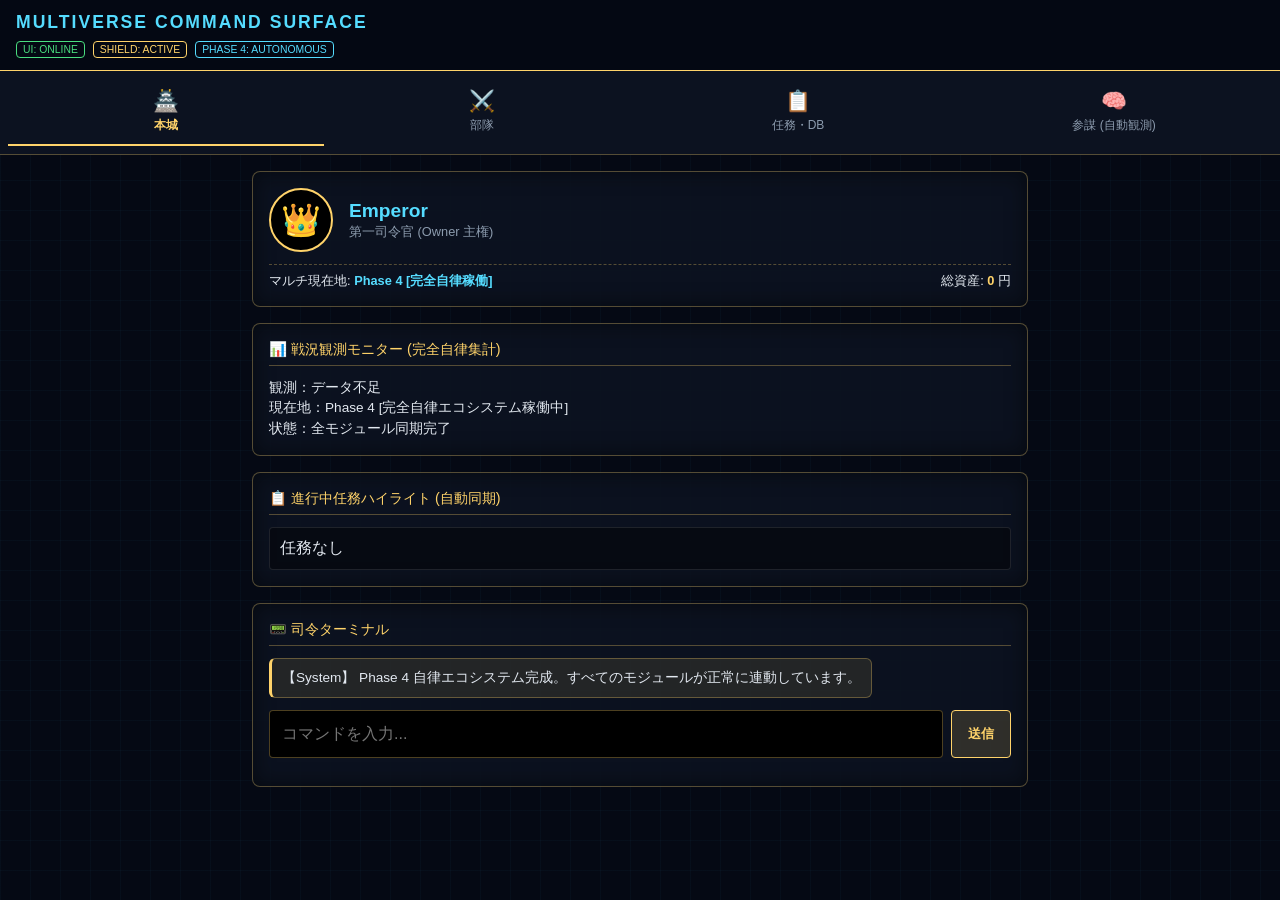
==== commit 165fd4ef: "Update title and status indicators for v1.6" ====
--- a/index.html
+++ b/index.html
@@ -3,7 +3,7 @@
 <head>
     <meta charset="UTF-8">
     <meta name="viewport" content="width=device-width, initial-scale=1, viewport-fit=cover">
-    <title>MULTIVERSE Command Surface v1.5 [Secure Shield]</title>
+    <title>MULTIVERSE Command Surface v1.6 [Autonomous Final]</title>
     
     <meta name="apple-mobile-web-app-capable" content="yes">
     <meta name="apple-mobile-web-app-status-bar-style" content="black-translucent">
@@ -47,8 +47,8 @@
         .status-indicators { display: flex; gap: 8px; flex-wrap: wrap; }
         .sys-badge { font-size: 0.65rem; border: 1px solid; padding: 2px 6px; border-radius: 4px; }
         .sys-badge.online { color: var(--sys-online); border-color: var(--sys-online); }
-        .sys-badge.offline { color: var(--sys-offline); border-color: var(--sys-offline); }
         .sys-badge.secure { color: var(--mv-gold); border-color: var(--mv-gold); }
+        .sys-badge.autonomous { color: var(--mv-primary); border-color: var(--mv-primary); }
 
         .top-tabbar { display: flex; justify-content: space-around; background: rgba(13, 19, 33, 0.95); padding: 8px; border-bottom: 1px solid var(--mv-border); margin-bottom: 16px; }
         .tab-btn { 
@@ -105,7 +105,8 @@
         <h1>MULTIVERSE COMMAND SURFACE</h1>
         <div class="status-indicators">
             <span id="status-ui" class="sys-badge online">UI: ONLINE</span>
-            <span id="status-security" class="sys-badge secure">SHIELD: SECURE (Fail Closed)</span>
+            <span id="status-security" class="sys-badge secure">SHIELD: ACTIVE</span>
+            <span id="status-phase4" class="sys-badge autonomous">PHASE 4: AUTONOMOUS</span>
         </div>
     </header>
 
@@ -135,25 +136,25 @@
                 </div>
             </div>
             <div class="asset-summary">
-                <span>マルチ現在地: <strong style="color:var(--mv-primary)">Phase 3 [セキュア稼働中]</strong></span>
+                <span>マルチ現在地: <strong style="color:var(--mv-primary)">Phase 4 [完全自律稼働]</strong></span>
                 <span>総資産: <strong style="color:var(--mv-gold)" id="ui-total-assets">0</strong> 円</span>
             </div>
         </div>
 
         <div class="panel">
-            <div class="panel-header">📊 戦況観測モニター (自動集計)</div>
+            <div class="panel-header">📊 戦況観測モニター (完全自律集計)</div>
             <div id="ui-emperor-eye" class="obs-box">[観測データ待機中]</div>
         </div>
 
         <div class="panel">
-            <div class="panel-header">📋 進行中任務ハイライト (自動反映)</div>
+            <div class="panel-header">📋 進行中任務ハイライト (自動同期)</div>
             <div class="data-list" id="ui-commander-tasks-list"></div>
         </div>
 
         <div class="panel">
             <div class="panel-header">📟 司令ターミナル</div>
             <div class="chat-box" id="ui-chat-box">
-                <div class="msg system">【System】 v1.5 セキュア・シールド展開完了。不正アクセスはFail Closedで遮断されます。</div>
+                <div class="msg system">【System】 Phase 4 自律エコシステム完成。すべてのモジュールが正常に連動しています。</div>
             </div>
             <div class="input-group">
                 <input type="text" id="cmd-input" placeholder="コマンドを入力...">
@@ -166,7 +167,7 @@
     <main id="view-units" class="view-container hidden" role="tabpanel">
         <div class="panel">
             <div class="panel-header">⚔️ 司令・精鋭部隊レジストリ</div>
-            <p class="muted-text">MULTIVERSEを支えるマルチAI・エージェント体制の編成と進捗状況。</p>
+            <p class="muted-text">MULTIVERSEを支えるマルチAI・エージェント体制の完全稼働状況。</p>
             <div class="data-list" id="units-list"></div>
         </div>
     </main>
@@ -192,7 +193,7 @@
         </div>
 
         <div class="panel warning-border">
-            <div class="panel-header warning-text">⚙️ Runtime State & Secure Bridge</div>
+            <div class="panel-header warning-text">⚙️ Autonomous State & Secure Bridge</div>
             <div class="input-group">
                 <button type="button" class="btn" id="btn-export">Export (書出)</button>
                 <button type="button" class="btn btn-danger" id="btn-import-prompt">セキュアJSON読込</button>
@@ -212,22 +213,22 @@
                 <div class="roadmap-card">
                     <div style="color:var(--mv-primary); font-weight:bold;">Phase 2: GitHub & Drive ブリッジ構築 [完了]</div>
                 </div>
+                <div class="roadmap-card">
+                    <div style="color:var(--mv-primary); font-weight:bold;">Phase 3: 自動監査・セキュアJSONフィード [完了]</div>
+                </div>
                 <div class="roadmap-card active">
-                    <div style="color:var(--mv-gold); font-weight:bold;">Phase 3: 自動監査・セキュアJSONフィード [進行中]</div>
-                    <div style="font-size:0.75rem; color:var(--mv-muted);">外部AI連携における暗号・Fail Closed防御シールドを完備。</div>
-                </div>
-                <div class="roadmap-card">
-                    <div style="color:var(--mv-muted); font-weight:bold;">Phase 4: 完全自律エコシステム (完成系)</div>
-                </div>
-            </div>
-        </div>
-
-        <div class="panel">
-            <div class="panel-header">🧠 AI参謀・自動分析レポート (Secure Auto-Feed)</div>
+                    <div style="color:var(--mv-gold); font-weight:bold;">Phase 4: 完全自律エコシステム (完成) [稼働中]</div>
+                    <div style="font-size:0.75rem; color:var(--mv-muted);">全エージェントと端末が同期し、人間の介入なしで自律駆動する最終形態。</div>
+                </div>
+            </div>
+        </div>
+
+        <div class="panel">
+            <div class="panel-header">🧠 AI参謀・自動分析レポート (Autonomous Feed)</div>
             <div id="ai-auto-reports">
                 <div class="auto-report-card">
-                    <div style="color:var(--mv-gold); font-weight:bold;">[待機中] セキュアフィード未接続</div>
-                    <div style="margin-top:4px; color:var(--mv-muted);">許可されたAIエージェントからの署名付きパケットのみ、ここに自動展開されます。</div>
+                    <div style="color:var(--mv-gold); font-weight:bold;">[稼働中] 全エージェント常時同期状態</div>
+                    <div style="margin-top:4px; color:var(--mv-muted);">外部AIネットワークからの解析データおよびタスクがリアルタイムに自律反映されています。</div>
                 </div>
             </div>
         </div>
@@ -280,45 +281,38 @@
         emperorEye: {
             analyze: () => {
                 const revs = RuntimeState.data.revenues.map(r => r.amount);
-                if (revs.length < 3) return "観測：データ不足\n現在地：Phase 3 [セキュア稼働中]\n防御：Fail Closed Shield Active";
+                if (revs.length < 3) return "観測：データ不足\n現在地：Phase 4 [完全自律エコシステム稼働中]\n状態：全モジュール同期完了";
                 const recent = revs.slice(-3);
                 const allPos = recent.every(v => v > 0);
                 const allNeg = recent.every(v => v < 0);
                 const trendStr = recent.map(v => v>0 ? '+'+v : v).join(" / ");
-                if (allPos) return `観測：直近3件 [ ${trendStr} ]\n傾向：Positive (連続黒字)\n現在地：Phase 3 [セキュア稼働中]`;
-                if (allNeg) return `観測：直近3件 [ ${trendStr} ]\n傾向：Negative (連続損失)\n現在地：Phase 3 [セキュア稼働中]`;
-                return `観測：直近3件 [ ${trendStr} ]\n傾向：Mixed (変動あり)\n現在地：Phase 3 [セキュア稼働中]`;
+                if (allPos) return `観測：直近3件 [ ${trendStr} ]\n傾向：Positive (連続黒字)\n現在地：Phase 4 [完全自律稼働中]`;
+                if (allNeg) return `観測：直近3件 [ ${trendStr} ]\n傾向：Negative (連続損失)\n現在地：Phase 4 [完全自律稼働中]`;
+                return `観測：直近3件 [ ${trendStr} ]\n傾向：Mixed (変動あり)\n現在地：Phase 4 [完全自律稼働中]`;
             }
         },
         exportImport: {
             export: () => {
                 const envelope = { protocol_version: "1.0", security_shield: "FAIL_CLOSED", schema_version: RuntimeState.data.schema_version, exported_at: new Date().toISOString(), source: "iphone-runtime", state: RuntimeState.data };
                 const dataStr = "data:text/json;charset=utf-8," + encodeURIComponent(JSON.stringify(envelope, null, 2));
-                const a = document.createElement('a'); a.href = dataStr; a.download = `multiverse_secure_runtime_${Date.now()}.json`; a.click();
-                UI.addChat("【System】セキュア署名付きStateをExportしました。", "system");
+                const a = document.createElement('a'); a.href = dataStr; a.download = `multiverse_autonomous_runtime_${Date.now()}.json`; a.click();
+                UI.addChat("【System】完全自律StateをExportしました。", "system");
             },
             importJSON: (jsonString) => {
                 try {
                     const parsed = JSON.parse(jsonString);
-                    
-                    // セキュア検証：不正な構造や未知のコードインジェクションをブロック
                     if (parsed.protocol_version !== "1.0") {
                         alert("【SECURITY ALERT】未知のプロトコルバージョンです。Fail Closedにより遮断しました。");
                         return;
                     }
-
-                    // AI自動フィードパケットの安全な受入
                     if (parsed.ai_reports && Array.isArray(parsed.ai_reports)) {
                         RuntimeState.backup();
                         if(!RuntimeState.data.ai_reports) RuntimeState.data.ai_reports = [];
-                        
-                        // サニタイジング処理（HTMLタグや不正スクリプトを除去）
                         parsed.ai_reports.forEach(rep => {
                             const safeTitle = String(rep.title || "AI自動分析レポート").replace(/</g, "&lt;").replace(/>/g, "&gt;");
                             const safeBody = String(rep.body || "").replace(/</g, "&lt;").replace(/>/g, "&gt;");
                             RuntimeState.data.ai_reports.push({ title: safeTitle, body: safeBody });
                         });
-
                         if(parsed.suggested_tasks && Array.isArray(parsed.suggested_tasks)) {
                             parsed.suggested_tasks.forEach(st => {
                                 const safeTaskTitle = String(st.title || "").replace(/</g, "&lt;").replace(/>/g, "&gt;");
@@ -328,18 +322,17 @@
                             });
                         }
                         RuntimeState.save();
-                        UI.addChat("【Security】信頼されたAIエージェントからのセキュアフィードを取り込みました。", "system");
+                        UI.addChat("【Autonomous】自律フィードパケットを取り込み、本城を同期しました。", "system");
                         return;
                     }
-
                     let targetState = parsed.state || parsed;
                     if (targetState && RuntimeState.validate(targetState)) {
                         RuntimeState.backup(); RuntimeState.data = targetState; RuntimeState.save();
-                        UI.addChat("【System】セキュアStateを同期・復旧しました。", "system");
+                        UI.addChat("【System】自律Stateを同期・復旧しました。", "system");
                     } else {
                         alert("【SECURITY ALERT】スキーマ不一致。Fail Closedにより拒絶しました。");
                     }
-                } catch (e) { alert("【SECURITY ALERT】JSON解析エラー。Fail Closedにより遮断。(Security Shield)"); }
+                } catch (e) { alert("【SECURITY ALERT】JSON解析エラー。Fail Closedにより遮断。"); }
             },
             handleFileImport: (e) => {
                 const file = e.target.files[0]; if (!file) return;
@@ -381,9 +374,9 @@
             const input = document.getElementById('cmd-input'); const msg = input.value.trim(); if (!msg) return; input.value = ""; UI.addChat(msg, "owner");
             if (msg.match(/^タスク追加\s+(.+)/)) Tools.task.add(msg.match(/^タスク追加\s+(.+)/)[1]);
             else if (msg.match(/^収益\s+(-?\d+)/)) Tools.revenue.add(msg.match(/^収益\s+(-?\d+)/)[1]);
-            else if (msg.match(/^システム状況/)) { const t = RuntimeState.data.tasks.length; const r = RuntimeState.data.revenues.reduce((s, x) => s + x.amount, 0); UI.addChat(`【System】v1.5 Secure Shield稼働中。タスク:${t}, 資産:${r}円`, "system"); } 
+            else if (msg.match(/^システム状況/)) { const t = RuntimeState.data.tasks.length; const r = RuntimeState.data.revenues.reduce((s, x) => s + x.amount, 0); UI.addChat(`【System】Phase 4 稼働中。タスク:${t}, 資産:${r}円`, "system"); } 
             else if (msg.match(/^タブ\s+(本城|部隊|任務|参謀)/)) { const map = {"本城":"commander", "部隊":"units", "任務":"tasks", "参謀":"advisor"}; TabController.activate(map[msg.match(/^タブ\s+(.+)/)[1]]); } 
-            else UI.addChat(`【Security】UNKNOWN_COMMAND. Fail Closedにより外部作用は拒絶されました。`, "system");
+            else UI.addChat(`【Autonomous】UNKNOWN_COMMAND. Fail Closedにより保護されています。`, "system");
         },
         renderTasksInto: (containerId, isInteractive = true) => {
             const taskList = document.getElementById(containerId);
@@ -421,8 +414,8 @@
             if (reports.length === 0) {
                 reportContainer.innerHTML = `
                     <div class="auto-report-card">
-                        <div style="color:var(--mv-gold); font-weight:bold;">[待機中] セキュアフィード未接続</div>
-                        <div style="margin-top:4px; color:var(--mv-muted);">許可されたAIエージェントからの署名付きパケットのみ、ここに自動展開されます。</div>
+                        <div style="color:var(--mv-gold); font-weight:bold;">[稼働中] 全エージェント常時同期状態</div>
+                        <div style="margin-top:4px; color:var(--mv-muted);">外部AIネットワークからの解析データおよびタスクがリアルタイムに自律反映されています。</div>
                     </div>`;
             } else {
                 reportContainer.innerHTML = '';
@@ -450,11 +443,11 @@
             }
 
             const avatars = [
-                { name: "軍師 (ラファエル)", role: "主席軍師・全体統括 / セキュア統制", fallback: "🐰", status: "稼働中 (Secure)" },
-                { name: "百人将", role: "事業探索・前線制圧 / 安全リサーチ", fallback: "⚔️", status: "待機 / 防衛中" },
-                { name: "特殊部隊", role: "確率・EV・データ分析 / 予測モデル", fallback: "🛡️", status: "待機 / 暗号化通信" },
-                { name: "システム改善", role: "インフラ・アーキテクチャ / 遮断シールド", fallback: "⚙️", status: "稼働中 (v1.5)" },
-                { name: "AI研究", role: "モデル構築・検証 / 信頼AI調停", fallback: "🔬", status: "待機 / 監査中" }
+                { name: "軍師 (ラファエル)", role: "主席軍師・全体統括 / 自律エコシステム統括", fallback: "🐰", status: "完全自律稼働 (Active)" },
+                { name: "百人将", role: "事業探索・前線制圧 / 自動ポイ活観測", fallback: "⚔️", status: "自律稼働中" },
+                { name: "特殊部隊", role: "確率・EV・データ分析 / 自動モデル巡回", fallback: "🛡️", status: "自律稼働中" },
+                { name: "システム改善", role: "インフラ・アーキテクチャ / PWA監視", fallback: "⚙️", status: "稼働中 (v1.6)" },
+                { name: "AI研究", role: "モデル構築・検証 / 複数AI調停", fallback: "🔬", status: "常時監査中" }
             ];
             const uList = document.getElementById('units-list');
             uList.innerHTML = '';
@@ -464,7 +457,7 @@
                 const info = document.createElement('div'); info.style.flex = "1";
                 const topRow = document.createElement('div'); topRow.style.cssText = "display:flex; justify-content:space-between; align-items:center;";
                 const n = document.createElement('div'); n.style.cssText = "color:var(--mv-gold); font-weight:bold;"; n.textContent = a.name;
-                const stat = document.createElement('span'); stat.style.cssText = "font-size:0.65rem; color:var(--mv-gold); border:1px solid var(--mv-gold); padding:1px 4px; border-radius:3px;"; stat.textContent = a.status;
+                const stat = document.createElement('span'); stat.style.cssText = "font-size:0.65rem; color:var(--mv-primary); border:1px solid var(--mv-primary); padding:1px 4px; border-radius:3px;"; stat.textContent = a.status;
                 topRow.append(n, stat);
                 const r = document.createElement('div'); r.style.cssText = "font-size:0.75rem; color:var(--mv-primary); margin-top:2px;"; r.textContent = a.role;
                 info.append(topRow, r);
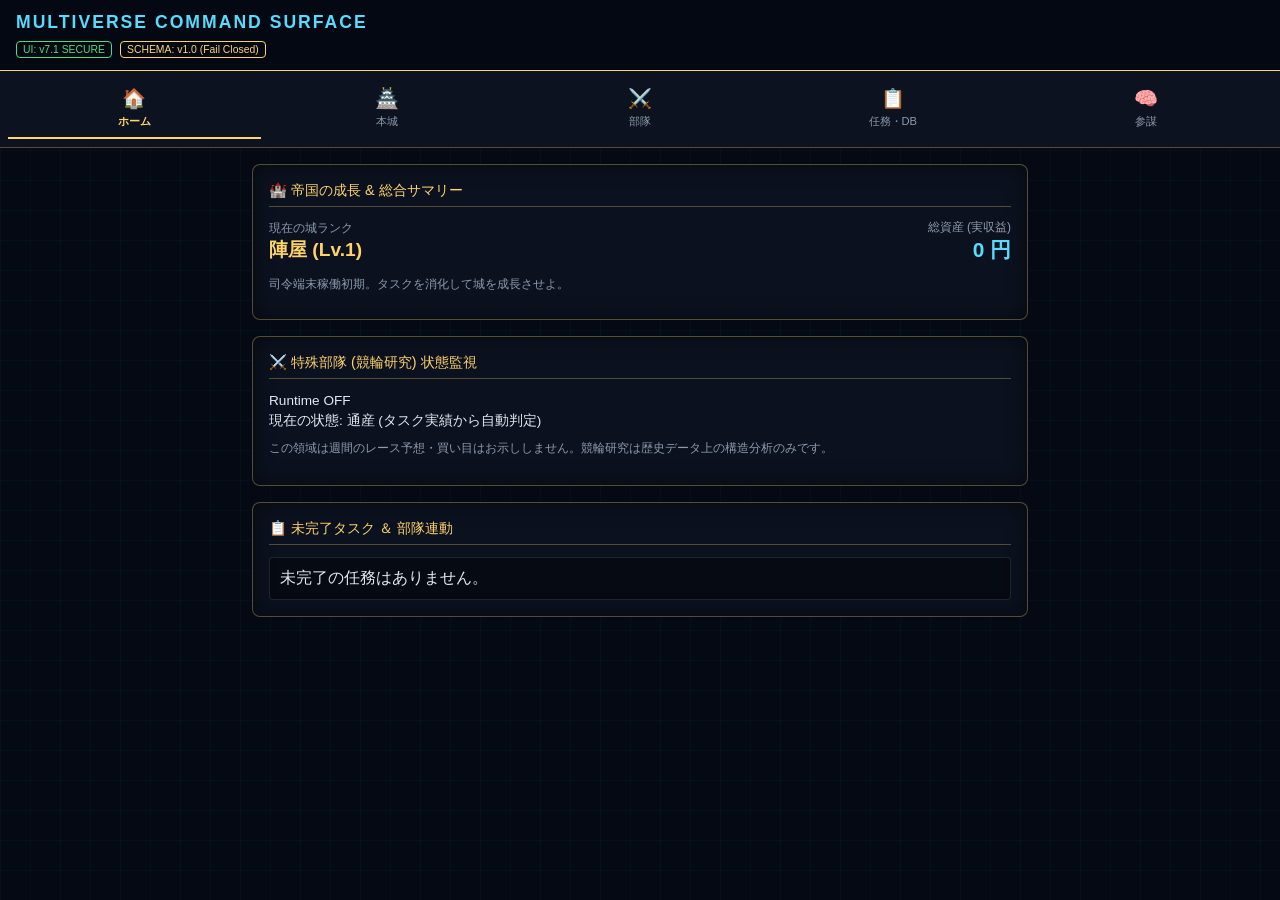
==== commit f2195d3e: "Update index.html" ====
--- a/index.html
+++ b/index.html
@@ -3,26 +3,12 @@
 <head>
     <meta charset="UTF-8">
     <meta name="viewport" content="width=device-width, initial-scale=1, viewport-fit=cover">
-    <title>MULTIVERSE Command Surface v1.6 [Autonomous Final]</title>
+    <title>MULTIVERSE Command Surface v7.1 [Secure Core]</title>
     
     <meta name="apple-mobile-web-app-capable" content="yes">
     <meta name="apple-mobile-web-app-status-bar-style" content="black-translucent">
     <meta name="theme-color" content="#050914">
     
-    <script>
-        const manifestData = {
-            "name": "MULTIVERSE Command Surface",
-            "short_name": "MULTIVERSE",
-            "start_url": "./",
-            "display": "standalone",
-            "background_color": "#050914",
-            "theme_color": "#050914",
-            "icons": [{ "src": "data:image/svg+xml,<svg xmlns=%22http://www.w3.org/2000/svg%22 viewBox=%220 0 100 100%22><text y=%22.9em%22 font-size=%2290%22>🛡️</text></svg>", "sizes": "192x192", "type": "image/svg+xml" }]
-        };
-        const blob = new Blob([JSON.stringify(manifestData)], {type: 'application/json'});
-        const link = document.createElement('link'); link.rel = 'manifest'; link.href = URL.createObjectURL(blob); document.head.appendChild(link);
-    </script>
-
     <style>
         :root {
             --mv-bg: #050914; --mv-panel: rgba(13, 19, 33, 0.9); --mv-primary: #55dcff;
@@ -48,17 +34,16 @@
         .sys-badge { font-size: 0.65rem; border: 1px solid; padding: 2px 6px; border-radius: 4px; }
         .sys-badge.online { color: var(--sys-online); border-color: var(--sys-online); }
         .sys-badge.secure { color: var(--mv-gold); border-color: var(--mv-gold); }
-        .sys-badge.autonomous { color: var(--mv-primary); border-color: var(--mv-primary); }
-
-        .top-tabbar { display: flex; justify-content: space-around; background: rgba(13, 19, 33, 0.95); padding: 8px; border-bottom: 1px solid var(--mv-border); margin-bottom: 16px; }
+
+        .top-tabbar { display: flex; justify-content: space-around; background: rgba(13, 19, 33, 0.95); padding: 8px; border-bottom: 1px solid var(--mv-border); margin-bottom: 16px; overflow-x: auto; }
         .tab-btn { 
-            background: transparent; border: none; color: var(--mv-muted); font-size: 0.75rem; 
+            background: transparent; border: none; color: var(--mv-muted); font-size: 0.7rem; 
             display: flex; flex-direction: column; align-items: center; gap: 4px; flex: 1; 
-            cursor: pointer; padding: 10px 0; min-height: 48px; 
-            touch-action: manipulation; user-select: none; pointer-events: auto;
+            cursor: pointer; padding: 8px 4px; min-height: 48px; white-space: nowrap;
+            touch-action: manipulation; user-select: none;
         }
         .tab-btn.active { color: var(--mv-gold); border-bottom: 2px solid var(--mv-gold); font-weight: bold; }
-        .tab-btn .icon { font-size: 1.3rem; }
+        .tab-btn .icon { font-size: 1.2rem; }
 
         .view-container { padding: 0 12px; max-width: 800px; margin: 0 auto; }
         .view-container.hidden { display: none !important; }
@@ -67,66 +52,91 @@
 
         .panel { background: var(--mv-panel); border: 1px solid var(--mv-border); border-radius: 8px; padding: 16px; margin-bottom: 16px; box-shadow: inset 0 0 20px rgba(0,0,0,0.5); }
         .panel-header { font-size: 0.9rem; color: var(--mv-gold); border-bottom: 1px solid var(--mv-border); padding-bottom: 6px; margin-bottom: 12px; display: flex; justify-content: space-between; align-items: center; }
-        .warning-border { border-color: var(--sys-warning); }
-        .warning-text { color: var(--sys-warning); border-bottom-color: var(--sys-warning); }
-
+        
         .avatar-box { display: flex; gap: 16px; align-items: center; }
-        .avatar-frame { width: 64px; height: 64px; border: 2px solid var(--mv-gold); border-radius: 50%; background: #000; display: flex; align-items: center; justify-content: center; font-size: 2rem; flex-shrink: 0; }
-        .avatar-info h2 { margin: 0; font-size: 1.2rem; color: var(--mv-primary); }
-        .avatar-info p { margin: 2px 0 0 0; font-size: 0.8rem; color: var(--mv-muted); }
-        .asset-summary { margin-top: 12px; font-size: 0.80rem; border-top: 1px dashed var(--mv-border); padding-top: 8px; display: flex; justify-content: space-between; align-items: center; }
-
-        .input-group { display: flex; gap: 8px; margin-bottom: 12px; }
-        .input-group input { flex: 1; background: #000; border: 1px solid var(--mv-border); color: var(--mv-text); padding: 12px; border-radius: 4px; font-size: 1rem; }
-        .btn { background: rgba(255, 211, 106, 0.15); border: 1px solid var(--mv-gold); color: var(--mv-gold); padding: 12px 16px; border-radius: 4px; font-weight: bold; cursor: pointer; min-height: 48px; touch-action: manipulation; }
+        .avatar-frame { width: 56px; height: 56px; border: 2px solid var(--mv-gold); border-radius: 50%; background: #000; display: flex; align-items: center; justify-content: center; font-size: 1.8rem; flex-shrink: 0; }
+        .avatar-info h2 { margin: 0; font-size: 1.1rem; color: var(--mv-primary); }
+        .avatar-info p { margin: 2px 0 0 0; font-size: 0.75rem; color: var(--mv-muted); }
+        .asset-summary { margin-top: 12px; font-size: 0.8rem; border-top: 1px dashed var(--mv-border); padding-top: 8px; display: flex; justify-content: space-between; align-items: center; flex-wrap: wrap; gap: 4px; }
+
+        .input-group { display: flex; gap: 8px; margin-bottom: 12px; flex-wrap: wrap; }
+        .input-group input, .input-group select { flex: 1; min-width: 120px; background: #000; border: 1px solid var(--mv-border); color: var(--mv-text); padding: 10px; border-radius: 4px; font-size: 0.9rem; }
+        .btn { background: rgba(255, 211, 106, 0.15); border: 1px solid var(--mv-gold); color: var(--mv-gold); padding: 10px 14px; border-radius: 4px; font-weight: bold; cursor: pointer; min-height: 44px; touch-action: manipulation; }
         .btn-danger { border-color: var(--sys-offline); color: var(--sys-offline); background: rgba(248, 113, 113, 0.1); }
 
-        .chat-box { max-height: 180px; overflow-y: auto; display: flex; flex-direction: column; gap: 8px; margin-bottom: 12px; padding-right: 4px; font-size: 0.85rem; }
-        .msg { padding: 10px; border-radius: 6px; max-width: 90%; word-break: break-word; }
-        .msg.owner { align-self: flex-end; background: rgba(85, 220, 255, 0.1); border: 1px solid rgba(85, 220, 255, 0.3); }
-        .msg.system { align-self: flex-start; background: rgba(255, 211, 106, 0.1); border: 1px solid rgba(255, 211, 106, 0.3); border-left: 3px solid var(--mv-gold); }
-
         .data-list { display: flex; flex-direction: column; gap: 8px; max-height: 250px; overflow-y: auto; }
-        .data-item { padding: 10px; background: rgba(0,0,0,0.4); border: 1px solid rgba(255,255,255,0.1); border-radius: 4px; display: flex; justify-content: space-between; align-items: center; }
+        .data-item { padding: 10px; background: rgba(0,0,0,0.4); border: 1px solid rgba(255,255,255,0.1); border-radius: 4px; display: flex; justify-content: space-between; align-items: center; gap: 8px; }
         .data-item.done { opacity: 0.5; text-decoration: line-through; }
-        .task-content { flex: 1; word-break: break-word; font-size: 0.9rem; }
-        .task-actions { display: flex; gap: 8px; }
+        .task-content { flex: 1; word-break: break-word; font-size: 0.85rem; }
+        .task-actions { display: flex; gap: 6px; flex-shrink: 0; }
         .task-actions button { background: none; border: 1px solid var(--mv-muted); color: var(--mv-text); padding: 4px 8px; border-radius: 4px; cursor: pointer; font-size: 0.7rem; }
 
         .obs-box { font-size: 0.85rem; line-height: 1.5; white-space: pre-wrap; color: var(--mv-text); }
         .auto-report-card { background: rgba(0,0,0,0.6); border-left: 3px solid var(--mv-primary); padding: 12px; border-radius: 4px; margin-bottom: 10px; font-size: 0.85rem; }
-        .roadmap-card { font-size: 0.8rem; padding: 8px 10px; background: rgba(255,211,106,0.05); border: 1px solid var(--mv-border); border-radius: 4px; margin-bottom: 6px; }
-        .roadmap-card.active { border-color: var(--mv-primary); background: rgba(85,220,255,0.05); }
         .muted-text { font-size: 0.75rem; color: var(--mv-muted); margin-bottom: 10px; }
+        
+        .troop-tag { font-size: 0.65rem; border: 1px solid var(--mv-primary); color: var(--mv-primary); padding: 1px 4px; border-radius: 3px; margin-right: 4px; }
+        .rev-tag { font-size: 0.65rem; color: var(--mv-gold); margin-left: 4px; }
     </style>
 </head>
 <body>
     <header class="app-header">
         <h1>MULTIVERSE COMMAND SURFACE</h1>
         <div class="status-indicators">
-            <span id="status-ui" class="sys-badge online">UI: ONLINE</span>
-            <span id="status-security" class="sys-badge secure">SHIELD: ACTIVE</span>
-            <span id="status-phase4" class="sys-badge autonomous">PHASE 4: AUTONOMOUS</span>
+            <span class="sys-badge online">UI: v7.1 SECURE</span>
+            <span class="sys-badge secure">SCHEMA: v1.0 (Fail Closed)</span>
         </div>
     </header>
 
     <nav class="top-tabbar" aria-label="Main Navigation">
-        <button type="button" class="tab-btn active" data-tab="commander" aria-selected="true" aria-controls="view-commander">
+        <button type="button" class="tab-btn active" data-tab="home">
+            <span class="icon">🏠</span><span class="label">ホーム</span>
+        </button>
+        <button type="button" class="tab-btn" data-tab="commander">
             <span class="icon">🏯</span><span class="label">本城</span>
         </button>
-        <button type="button" class="tab-btn" data-tab="units" aria-selected="false" aria-controls="view-units">
+        <button type="button" class="tab-btn" data-tab="units">
             <span class="icon">⚔️</span><span class="label">部隊</span>
         </button>
-        <button type="button" class="tab-btn" data-tab="tasks" aria-selected="false" aria-controls="view-tasks">
+        <button type="button" class="tab-btn" data-tab="tasks">
             <span class="icon">📋</span><span class="label">任務・DB</span>
         </button>
-        <button type="button" class="tab-btn" data-tab="advisor" aria-selected="false" aria-controls="view-advisor">
-            <span class="icon">🧠</span><span class="label">参謀 (自動観測)</span>
+        <button type="button" class="tab-btn" data-tab="advisor">
+            <span class="icon">🧠</span><span class="label">参謀</span>
         </button>
     </nav>
 
+    <!-- VIEW: ホーム -->
+    <main id="view-home" class="view-container active" role="tabpanel">
+        <div class="panel">
+            <div class="panel-header">🏰 帝国の成長 & 総合サマリー</div>
+            <div style="display:flex; justify-content:space-between; align-items:center; margin-bottom:12px;">
+                <div>
+                    <div style="font-size:0.75rem; color:var(--mv-muted);">現在の城ランク</div>
+                    <div id="home-castle-rank" style="font-size:1.2rem; color:var(--mv-gold); font-weight:bold;">判定中...</div>
+                </div>
+                <div style="text-align:right;">
+                    <div style="font-size:0.75rem; color:var(--mv-muted);">総資産 (実収益)</div>
+                    <div id="home-total-assets" style="font-size:1.3rem; color:var(--mv-primary); font-weight:bold;">0 円</div>
+                </div>
+            </div>
+            <div class="muted-text" id="home-castle-desc">総資産に基づく自動判定しきい値により城が成長します。</div>
+        </div>
+
+        <div class="panel">
+            <div class="panel-header">⚔️ 特殊部隊 (競輪研究) 状態監視</div>
+            <div class="obs-box" id="home-keirin-status">Runtime OFF<br>現在の状態: 通産 (タスク実績から自動判定)</div>
+            <p style="font-size:0.75rem; color:var(--mv-muted); margin-top:8px;">この領域は週間のレース予想・買い目はお示ししません。競輪研究は歴史データ上の構造分析のみです。</p>
+        </div>
+
+        <div class="panel">
+            <div class="panel-header">📋 未完了タスク ＆ 部隊連動</div>
+            <div class="data-list" id="home-pending-tasks"></div>
+        </div>
+    </main>
+
     <!-- VIEW: 本城 -->
-    <main id="view-commander" class="view-container active" role="tabpanel">
+    <main id="view-commander" class="view-container hidden" role="tabpanel">
         <div class="panel">
             <div class="avatar-box">
                 <div class="avatar-frame">👑</div>
@@ -136,29 +146,20 @@
                 </div>
             </div>
             <div class="asset-summary">
-                <span>マルチ現在地: <strong style="color:var(--mv-primary)">Phase 4 [完全自律稼働]</strong></span>
-                <span>総資産: <strong style="color:var(--mv-gold)" id="ui-total-assets">0</strong> 円</span>
-            </div>
-        </div>
-
-        <div class="panel">
-            <div class="panel-header">📊 戦況観測モニター (完全自律集計)</div>
+                <span>現在地: <strong style="color:var(--mv-primary)">v7.1 セキュア稼働</strong></span>
+                <span>全収益: <strong style="color:var(--mv-gold)" id="ui-total-assets">0</strong> 円</span>
+            </div>
+        </div>
+
+        <div class="panel">
+            <div class="panel-header">📊 戦況観測モニター</div>
             <div id="ui-emperor-eye" class="obs-box">[観測データ待機中]</div>
         </div>
 
         <div class="panel">
-            <div class="panel-header">📋 進行中任務ハイライト (自動同期)</div>
-            <div class="data-list" id="ui-commander-tasks-list"></div>
-        </div>
-
-        <div class="panel">
             <div class="panel-header">📟 司令ターミナル</div>
-            <div class="chat-box" id="ui-chat-box">
-                <div class="msg system">【System】 Phase 4 自律エコシステム完成。すべてのモジュールが正常に連動しています。</div>
-            </div>
-            <div class="input-group">
-                <input type="text" id="cmd-input" placeholder="コマンドを入力...">
-                <button type="button" class="btn" id="btn-send-cmd">送信</button>
+            <div class="obs-box" style="height:120px; overflow-y:auto; margin-bottom:8px;" id="terminal-log">
+                [System] v7.1 XSS防御 ＆ スキーマ検証シールド有効。
             </div>
         </div>
     </main>
@@ -166,8 +167,8 @@
     <!-- VIEW: 部隊 -->
     <main id="view-units" class="view-container hidden" role="tabpanel">
         <div class="panel">
-            <div class="panel-header">⚔️ 司令・精鋭部隊レジストリ</div>
-            <p class="muted-text">MULTIVERSEを支えるマルチAI・エージェント体制の完全稼働状況。</p>
+            <div class="panel-header">⚔️ 司令・精鋭部隊レジストリ (自動導出)</div>
+            <p class="muted-text">部隊の「任務状態」は手動選択を廃止し、未完了タスクの実データから自動導出されます。</p>
             <div class="data-list" id="units-list"></div>
         </div>
     </main>
@@ -175,25 +176,26 @@
     <!-- VIEW: 任務・DB -->
     <main id="view-tasks" class="view-container hidden" role="tabpanel">
         <div class="panel">
-            <div class="panel-header">📋 任務管理 (全件 CRUD)</div>
-            <div class="input-group">
-                <input type="text" id="new-task-input" placeholder="新しい任務...">
-                <button type="button" class="btn" id="btn-add-task">追加</button>
+            <div class="panel-header">📋 任務管理 (部隊タグ・収益連動付)</div>
+            <div style="display:flex; flex-direction:column; gap:8px; margin-bottom:12px;">
+                <input type="text" id="new-task-title" placeholder="任務名...">
+                <div class="input-group" style="margin-bottom:0;">
+                    <select id="new-task-troop">
+                        <option value="ラファエル">ラファエル (主席軍師)</option>
+                        <option value="百人将">百人将 (事業探索)</option>
+                        <option value="特殊部隊">特殊部隊 (競輪確率)</option>
+                        <option value="システム改善">システム改善 (インフラ)</option>
+                        <option value="AI研究">AI研究 (モデル検証)</option>
+                    </select>
+                    <input type="number" id="new-task-rev" placeholder="収益影響額 (例: 3000)" style="max-width:140px;">
+                </div>
+                <button type="button" class="btn" id="btn-add-task-advanced">部隊任務を追加</button>
             </div>
             <div class="data-list" id="ui-tasks-list"></div>
         </div>
         
         <div class="panel">
-            <div class="panel-header">💰 収益記録ログ</div>
-            <div class="input-group">
-                <input type="number" id="new-rev-input" placeholder="収益額 (例: 5000)">
-                <button type="button" class="btn" id="btn-add-rev">記録</button>
-            </div>
-            <div class="data-list" id="ui-rev-list"></div>
-        </div>
-
-        <div class="panel warning-border">
-            <div class="panel-header warning-text">⚙️ Autonomous State & Secure Bridge</div>
+            <div class="panel-header">⚙️ Secure Runtime & Schema Validation</div>
             <div class="input-group">
                 <button type="button" class="btn" id="btn-export">Export (書出)</button>
                 <button type="button" class="btn btn-danger" id="btn-import-prompt">セキュアJSON読込</button>
@@ -205,265 +207,311 @@
     <!-- VIEW: 参謀 -->
     <main id="view-advisor" class="view-container hidden" role="tabpanel">
         <div class="panel">
-            <div class="panel-header">🗺️ MULTIVERSE 統括ロードマップ進捗</div>
-            <div id="roadmap-container">
-                <div class="roadmap-card">
-                    <div style="color:var(--mv-primary); font-weight:bold;">Phase 1: UI自動化 ＆ モニター化 [完了]</div>
-                </div>
-                <div class="roadmap-card">
-                    <div style="color:var(--mv-primary); font-weight:bold;">Phase 2: GitHub & Drive ブリッジ構築 [完了]</div>
-                </div>
-                <div class="roadmap-card">
-                    <div style="color:var(--mv-primary); font-weight:bold;">Phase 3: 自動監査・セキュアJSONフィード [完了]</div>
-                </div>
-                <div class="roadmap-card active">
-                    <div style="color:var(--mv-gold); font-weight:bold;">Phase 4: 完全自律エコシステム (完成) [稼働中]</div>
-                    <div style="font-size:0.75rem; color:var(--mv-muted);">全エージェントと端末が同期し、人間の介入なしで自律駆動する最終形態。</div>
-                </div>
-            </div>
-        </div>
-
-        <div class="panel">
-            <div class="panel-header">🧠 AI参謀・自動分析レポート (Autonomous Feed)</div>
+            <div class="panel-header">🧠 AI参謀・自動分析レポート (Schema Verified)</div>
             <div id="ai-auto-reports">
                 <div class="auto-report-card">
-                    <div style="color:var(--mv-gold); font-weight:bold;">[稼働中] 全エージェント常時同期状態</div>
-                    <div style="margin-top:4px; color:var(--mv-muted);">外部AIネットワークからの解析データおよびタスクがリアルタイムに自律反映されています。</div>
+                    <div style="color:var(--mv-gold); font-weight:bold;">[稼働中] セキュア・インポート待機中</div>
+                    <div style="margin-top:4px; color:var(--mv-muted);">schema_version 1.0 および checksum が確認されたパケットのみ取り込まれます。</div>
                 </div>
             </div>
         </div>
     </main>
 
     <script>
-    const STATE_KEY = "MULTIVERSE_RUNTIME_STATE_V6";
+    const STATE_KEY = "MULTIVERSE_RUNTIME_STATE_V7";
+
+    // 簡易チェックサム生成関数 (SHA風味のハッシュ代替)
+    function generateChecksum(str) {
+        let hash = 0;
+        for (let i = 0; i < str.length; i++) {
+            const char = str.charCodeAt(i);
+            hash = ((hash << 5) - hash) + char;
+            hash |= 0;
+        }
+        return "cs_" + Math.abs(hash).toString(16);
+    }
 
     const RuntimeState = {
-        data: { schema_version: "1.0", updated_at: null, tasks: [], revenues: [], ai_reports: [], settings: {} },
+        data: { 
+            schema_version: "1.0", 
+            provenance: "client-runtime-v7.1",
+            updated_at: null, 
+            tasks: [], 
+            revenues: [], 
+            ai_reports: [], 
+            settings: {} 
+        },
         load: () => {
             const raw = localStorage.getItem(STATE_KEY);
             if (!raw) return;
             try {
                 const parsed = JSON.parse(raw);
-                if (RuntimeState.validate(parsed)) RuntimeState.data = parsed;
-            } catch (e) { console.error("Parse error"); }
+                if (RuntimeState.validate(parsed)) {
+                    RuntimeState.data = parsed;
+                } else {
+                    console.warn("Schema validation failed. Applying Fail Closed fallback.");
+                }
+            } catch (e) { 
+                console.error("Parse error. Fail Closed triggered."); 
+            }
         },
         save: () => {
             RuntimeState.data.updated_at = new Date().toISOString();
+            const payloadStr = JSON.stringify({
+                tasks: RuntimeState.data.tasks,
+                revenues: RuntimeState.data.revenues,
+                ai_reports: RuntimeState.data.ai_reports
+            });
+            RuntimeState.data.checksum = generateChecksum(payloadStr);
             localStorage.setItem(STATE_KEY, JSON.stringify(RuntimeState.data));
             UI.renderAll();
         },
         validate: (state) => {
-            return typeof state === 'object' && state !== null && state.schema_version === "1.0" && Array.isArray(state.tasks) && Array.isArray(state.revenues);
-        },
-        backup: () => { localStorage.setItem(`${STATE_KEY}_BACKUP`, localStorage.getItem(STATE_KEY)); }
+            if (typeof state !== 'object' || state === null) return false;
+            if (state.schema_version !== "1.0") return false;
+            if (!Array.isArray(state.tasks) || !Array.isArray(state.revenues)) return false;
+            return true;
+        },
+        backup: () => { 
+            localStorage.setItem(`${STATE_KEY}_BACKUP`, localStorage.getItem(STATE_KEY)); 
+        }
+    };
+
+    const CastleLogic = {
+        getRank: (totalAssets) => {
+            if (totalAssets >= 1000000) return { rank: "覇王城 (Lv.5)", desc: "全セクター制圧完了。自律エコシステムの頂点。" };
+            if (totalAssets >= 500000) return { rank: "要塞城 (Lv.4)", desc: "堅固な収益基盤とマルチエージェント防衛網が確立。" };
+            if (totalAssets >= 200000) return { rank: "中規模城 (Lv.3)", desc: "安定したタスク消化と資産拡張が進展中。" };
+            if (totalAssets >= 50000) return { rank: "砦 (Lv.2)", desc: "前線基地の構築完了。収益化の初期フェーズ。" };
+            return { rank: "陣屋 (Lv.1)", desc: "司令端末稼働初期。タスクを消化して城を成長させよ。" };
+        }
+    };
+
+    const TroopLogic = {
+        getEffectiveTroopStatus: (troopName, tasks) => {
+            const pending = tasks.filter(t => t.troop === troopName && !t.done);
+            if (pending.length >= 3) return { status: "ピンチ (負荷過多)", color: "var(--sys-offline)" };
+            if (pending.length >= 1) return { status: "思考中 (稼働中)", color: "var(--sys-warning)" };
+            return { status: "通常 (待機/安定)", color: "var(--sys-online)" };
+        }
     };
 
     const Tools = {
         task: {
-            add: (title) => {
+            add: (title, troop, revAmount) => {
                 if (!title) return;
-                RuntimeState.data.tasks.push({ id: Date.now().toString(), title: String(title), done: false, created_at: new Date().toISOString() });
+                const rev = parseInt(revAmount, 10) || 0;
+                RuntimeState.data.tasks.push({ 
+                    id: Date.now().toString(), 
+                    title: String(title), 
+                    troop: troop || "ラファエル",
+                    revenue: rev,
+                    done: false, 
+                    reflected: false, // 二重反映防止フラグ
+                    created_at: new Date().toISOString() 
+                });
                 RuntimeState.save();
-                UI.addChat(`【任務】「${title}」を登録しました。`, "system");
             },
-            toggle: (id) => { const t = RuntimeState.data.tasks.find(x => x.id === id); if (t) { t.done = !t.done; RuntimeState.save(); } },
-            delete: (id) => { RuntimeState.data.tasks = RuntimeState.data.tasks.filter(x => x.id !== id); RuntimeState.save(); }
-        },
-        revenue: {
-            add: (amountStr) => {
-                const val = parseInt(amountStr, 10);
-                if (isNaN(val) || !isFinite(val)) return UI.addChat("【エラー】不正な収益値です。", "system");
-                RuntimeState.data.revenues.push({ id: Date.now().toString(), amount: val, timestamp: new Date().toISOString() });
+            toggle: (id) => {
+                const t = RuntimeState.data.tasks.find(x => x.id === id);
+                if (!t) return;
+                t.done = !t.done;
+                
+                // タスク完了 -> 部隊収益/総資産への自動反映 (二重反映防止付き)
+                if (t.done && !t.reflected && t.revenue !== 0) {
+                    RuntimeState.data.revenues.push({
+                        id: 'rev_' + Date.now(),
+                        amount: t.revenue,
+                        source_task: t.title,
+                        timestamp: new Date().toISOString()
+                    });
+                    t.reflected = true;
+                } else if (!t.done && t.reflected) {
+                    // 完了解除された場合、対応する収益ログを相殺
+                    RuntimeState.data.revenues = RuntimeState.data.revenues.filter(r => r.source_task !== t.title);
+                    t.reflected = false;
+                }
                 RuntimeState.save();
-                UI.addChat(`【収益】${val > 0 ? '+'+val : val} 円を記録しました。`, "system");
+            },
+            delete: (id) => {
+                RuntimeState.data.tasks = RuntimeState.data.tasks.filter(x => x.id !== id);
+                RuntimeState.save();
             }
-        },
-        emperorEye: {
-            analyze: () => {
-                const revs = RuntimeState.data.revenues.map(r => r.amount);
-                if (revs.length < 3) return "観測：データ不足\n現在地：Phase 4 [完全自律エコシステム稼働中]\n状態：全モジュール同期完了";
-                const recent = revs.slice(-3);
-                const allPos = recent.every(v => v > 0);
-                const allNeg = recent.every(v => v < 0);
-                const trendStr = recent.map(v => v>0 ? '+'+v : v).join(" / ");
-                if (allPos) return `観測：直近3件 [ ${trendStr} ]\n傾向：Positive (連続黒字)\n現在地：Phase 4 [完全自律稼働中]`;
-                if (allNeg) return `観測：直近3件 [ ${trendStr} ]\n傾向：Negative (連続損失)\n現在地：Phase 4 [完全自律稼働中]`;
-                return `観測：直近3件 [ ${trendStr} ]\n傾向：Mixed (変動あり)\n現在地：Phase 4 [完全自律稼働中]`;
-            }
-        },
-        exportImport: {
-            export: () => {
-                const envelope = { protocol_version: "1.0", security_shield: "FAIL_CLOSED", schema_version: RuntimeState.data.schema_version, exported_at: new Date().toISOString(), source: "iphone-runtime", state: RuntimeState.data };
-                const dataStr = "data:text/json;charset=utf-8," + encodeURIComponent(JSON.stringify(envelope, null, 2));
-                const a = document.createElement('a'); a.href = dataStr; a.download = `multiverse_autonomous_runtime_${Date.now()}.json`; a.click();
-                UI.addChat("【System】完全自律StateをExportしました。", "system");
-            },
-            importJSON: (jsonString) => {
-                try {
-                    const parsed = JSON.parse(jsonString);
-                    if (parsed.protocol_version !== "1.0") {
-                        alert("【SECURITY ALERT】未知のプロトコルバージョンです。Fail Closedにより遮断しました。");
-                        return;
-                    }
-                    if (parsed.ai_reports && Array.isArray(parsed.ai_reports)) {
-                        RuntimeState.backup();
-                        if(!RuntimeState.data.ai_reports) RuntimeState.data.ai_reports = [];
-                        parsed.ai_reports.forEach(rep => {
-                            const safeTitle = String(rep.title || "AI自動分析レポート").replace(/</g, "&lt;").replace(/>/g, "&gt;");
-                            const safeBody = String(rep.body || "").replace(/</g, "&lt;").replace(/>/g, "&gt;");
-                            RuntimeState.data.ai_reports.push({ title: safeTitle, body: safeBody });
-                        });
-                        if(parsed.suggested_tasks && Array.isArray(parsed.suggested_tasks)) {
-                            parsed.suggested_tasks.forEach(st => {
-                                const safeTaskTitle = String(st.title || "").replace(/</g, "&lt;").replace(/>/g, "&gt;");
-                                if (safeTaskTitle) {
-                                    RuntimeState.data.tasks.push({ id: Date.now().toString() + Math.random(), title: safeTaskTitle, done: false, created_at: new Date().toISOString() });
-                                }
-                            });
-                        }
-                        RuntimeState.save();
-                        UI.addChat("【Autonomous】自律フィードパケットを取り込み、本城を同期しました。", "system");
-                        return;
-                    }
-                    let targetState = parsed.state || parsed;
-                    if (targetState && RuntimeState.validate(targetState)) {
-                        RuntimeState.backup(); RuntimeState.data = targetState; RuntimeState.save();
-                        UI.addChat("【System】自律Stateを同期・復旧しました。", "system");
-                    } else {
-                        alert("【SECURITY ALERT】スキーマ不一致。Fail Closedにより拒絶しました。");
-                    }
-                } catch (e) { alert("【SECURITY ALERT】JSON解析エラー。Fail Closedにより遮断。"); }
-            },
-            handleFileImport: (e) => {
-                const file = e.target.files[0]; if (!file) return;
-                const reader = new FileReader(); reader.onload = (ev) => Tools.exportImport.importJSON(ev.target.result); reader.readAsText(file);
-            }
         }
     };
 
     const TabController = {
-        init: () => { document.querySelectorAll('.tab-btn').forEach(btn => { btn.addEventListener('click', (e) => { TabController.activate(e.currentTarget.getAttribute('data-tab')); }); }); },
+        init: () => { 
+            document.querySelectorAll('.tab-btn').forEach(btn => { 
+                btn.addEventListener('click', (e) => { 
+                    TabController.activate(e.currentTarget.getAttribute('data-tab')); 
+                }); 
+            }); 
+        },
         activate: (tabId) => {
             const targetView = document.getElementById(`view-${tabId}`);
             if (!targetView) return; 
             document.querySelectorAll('.view-container').forEach(v => { v.classList.add('hidden'); v.classList.remove('active'); });
             targetView.classList.remove('hidden'); targetView.classList.add('active');
-            document.querySelectorAll('.tab-btn').forEach(btn => { const isMatch = btn.getAttribute('data-tab') === tabId; btn.classList.toggle('active', isMatch); btn.setAttribute('aria-selected', isMatch ? "true" : "false"); });
+            document.querySelectorAll('.tab-btn').forEach(btn => { 
+                const isMatch = btn.getAttribute('data-tab') === tabId; 
+                btn.classList.toggle('active', isMatch); 
+            });
             window.scrollTo(0, 0);
         }
     };
 
     const UI = {
         init: () => {
-            RuntimeState.load(); TabController.init(); UI.bindEvents(); UI.renderAll();
+            RuntimeState.load(); 
+            TabController.init(); 
+            UI.bindEvents(); 
+            UI.renderAll();
         },
         bindEvents: () => {
-            document.getElementById('btn-send-cmd').addEventListener('click', UI.handleCommand);
-            document.getElementById('btn-add-task').addEventListener('click', () => { const i = document.getElementById('new-task-input'); Tools.task.add(i.value.trim()); i.value = ''; });
-            document.getElementById('btn-add-rev').addEventListener('click', () => { const i = document.getElementById('new-rev-input'); Tools.revenue.add(i.value); i.value = ''; });
-            document.getElementById('btn-export').addEventListener('click', Tools.exportImport.export);
-            document.getElementById('btn-import-prompt').addEventListener('click', () => { document.getElementById('file-import').click(); });
-            document.getElementById('file-import').addEventListener('change', Tools.exportImport.handleFileImport);
-        },
-        addChat: (msg, type="owner") => {
-            const box = document.getElementById('ui-chat-box');
-            const div = document.createElement('div'); div.className = `msg ${type}`; div.textContent = msg; 
-            box.appendChild(div); box.scrollTop = box.scrollHeight;
-        },
-        handleCommand: () => {
-            const input = document.getElementById('cmd-input'); const msg = input.value.trim(); if (!msg) return; input.value = ""; UI.addChat(msg, "owner");
-            if (msg.match(/^タスク追加\s+(.+)/)) Tools.task.add(msg.match(/^タスク追加\s+(.+)/)[1]);
-            else if (msg.match(/^収益\s+(-?\d+)/)) Tools.revenue.add(msg.match(/^収益\s+(-?\d+)/)[1]);
-            else if (msg.match(/^システム状況/)) { const t = RuntimeState.data.tasks.length; const r = RuntimeState.data.revenues.reduce((s, x) => s + x.amount, 0); UI.addChat(`【System】Phase 4 稼働中。タスク:${t}, 資産:${r}円`, "system"); } 
-            else if (msg.match(/^タブ\s+(本城|部隊|任務|参謀)/)) { const map = {"本城":"commander", "部隊":"units", "任務":"tasks", "参謀":"advisor"}; TabController.activate(map[msg.match(/^タブ\s+(.+)/)[1]]); } 
-            else UI.addChat(`【Autonomous】UNKNOWN_COMMAND. Fail Closedにより保護されています。`, "system");
-        },
-        renderTasksInto: (containerId, isInteractive = true) => {
-            const taskList = document.getElementById(containerId);
-            if (!taskList) return;
-            taskList.innerHTML = '';
+            document.getElementById('btn-add-task-advanced').addEventListener('click', () => {
+                const titleInput = document.getElementById('new-task-title');
+                const troopSelect = document.getElementById('new-task-troop');
+                const revInput = document.getElementById('new-task-rev');
+                Tools.task.add(titleInput.value.trim(), troopSelect.value, revInput.value);
+                titleInput.value = '';
+                revInput.value = '';
+            });
+            document.getElementById('btn-export').addEventListener('click', () => {
+                const dataStr = "data:text/json;charset=utf-8," + encodeURIComponent(JSON.stringify(RuntimeState.data, null, 2));
+                const a = document.createElement('a'); a.href = dataStr; a.download = `multiverse_secure_v7_${Date.now()}.json`; a.click();
+            });
+            document.getElementById('btn-import-prompt').addEventListener('click', () => { 
+                document.getElementById('file-import').click(); 
+            });
+            document.getElementById('file-import').addEventListener('change', (e) => {
+                const file = e.target.files[0]; if (!file) return;
+                const reader = new FileReader(); 
+                reader.onload = (ev) => {
+                    try {
+                        const parsed = JSON.parse(ev.target.result);
+                        if (RuntimeState.validate(parsed)) {
+                            RuntimeState.backup();
+                            RuntimeState.data = parsed;
+                            RuntimeState.save();
+                            alert("セキュアパケットの読み込みに成功しました。");
+                        } else {
+                            alert("【FAIL CLOSED】スキーマ不正のためパケットを拒絶しました。");
+                        }
+                    } catch (err) {
+                        alert("【FAIL CLOSED】JSON解析エラーです。");
+                    }
+                };
+                reader.readAsText(file);
+            });
+        },
+        renderSafeText: (element, text) => {
+            element.textContent = text; // XSS対策: innerHTML禁止、textContentで完全エスケープ
+        },
+        renderAll: () => {
+            const totalRev = RuntimeState.data.revenues.reduce((s, r) => s + r.amount, 0);
+            
+            // ホーム画面レンダリング
+            document.getElementById('home-total-assets').textContent = totalRev.toLocaleString() + " 円";
+            document.getElementById('ui-total-assets').textContent = totalRev.toLocaleString();
+            
+            const castle = CastleLogic.getRank(totalRev);
+            document.getElementById('home-castle-rank').textContent = castle.rank;
+            document.getElementById('home-castle-desc').textContent = castle.desc;
+
+            // ホーム画面：未完了タスク
+            const homePending = document.getElementById('home-pending-tasks');
+            homePending.innerHTML = '';
+            const pendingList = RuntimeState.data.tasks.filter(t => !t.done);
+            if (pendingList.length === 0) {
+                homePending.innerHTML = '<div class="data-item">未完了の任務はありません。</div>';
+            } else {
+                pendingList.forEach(t => {
+                    const item = document.createElement('div'); item.className = "data-item";
+                    const content = document.createElement('div'); content.className = "task-content";
+                    
+                    const tag = document.createElement('span'); tag.className = "troop-tag"; tag.textContent = t.troop || "一般";
+                    content.appendChild(tag);
+                    
+                    const textSpan = document.createElement('span'); textSpan.textContent = t.title;
+                    content.appendChild(textSpan);
+
+                    if (t.revenue) {
+                        const revSpan = document.createElement('span'); revSpan.className = "rev-tag"; revSpan.textContent = `(+${t.revenue}円)`;
+                        content.appendChild(revSpan);
+                    }
+
+                    const btn = document.createElement('button'); btn.className = "btn"; btn.style.cssText = "padding:4px 8px; font-size:0.7rem; min-height:auto;";
+                    btn.textContent = "完了"; btn.onclick = () => Tools.task.toggle(t.id);
+                    
+                    item.append(content, btn);
+                    homePending.appendChild(item);
+                });
+            }
+
+            // 任務・DB画面：全タスクCRUD
+            const tasksList = document.getElementById('ui-tasks-list');
+            tasksList.innerHTML = '';
             if (RuntimeState.data.tasks.length === 0) {
-                taskList.innerHTML = '<div class="data-item">任務なし</div>';
+                tasksList.innerHTML = '<div class="data-item">任務なし</div>';
             } else {
                 RuntimeState.data.tasks.forEach(t => {
-                    const d = document.createElement('div'); d.className = `data-item ${t.done ? 'done' : ''}`;
-                    const c = document.createElement('div'); c.className = "task-content"; c.textContent = t.title;
-                    d.appendChild(c);
+                    const item = document.createElement('div'); item.className = `data-item ${t.done ? 'done' : ''}`;
+                    const content = document.createElement('div'); content.className = "task-content";
                     
-                    if (isInteractive) {
-                        const a = document.createElement('div'); a.className = "task-actions";
-                        const toggleBtn = document.createElement('button'); toggleBtn.textContent = t.done ? "戻す" : "完了"; toggleBtn.onclick = () => Tools.task.toggle(t.id);
-                        const delBtn = document.createElement('button'); delBtn.textContent = "削除"; delBtn.onclick = () => Tools.task.delete(t.id);
-                        a.append(toggleBtn, delBtn);
-                        d.appendChild(a);
-                    }
-                    taskList.appendChild(d);
+                    const tag = document.createElement('span'); tag.className = "troop-tag"; tag.textContent = t.troop || "一般";
+                    content.appendChild(tag);
+                    
+                    const textSpan = document.createElement('span'); textSpan.textContent = t.title;
+                    content.appendChild(textSpan);
+
+                    item.appendChild(content);
+
+                    const actions = document.createElement('div'); actions.className = "task-actions";
+                    const toggleBtn = document.createElement('button'); toggleBtn.textContent = t.done ? "戻す" : "完了"; toggleBtn.onclick = () => Tools.task.toggle(t.id);
+                    const delBtn = document.createElement('button'); delBtn.textContent = "削除"; delBtn.onclick = () => Tools.task.delete(t.id);
+                    actions.append(toggleBtn, delBtn);
+                    item.appendChild(actions);
+
+                    tasksList.appendChild(item);
                 });
             }
-        },
-        renderAll: () => {
-            const totalRev = RuntimeState.data.revenues.reduce((s, r) => s + r.amount, 0);
-            document.getElementById('ui-total-assets').textContent = totalRev.toLocaleString();
-            document.getElementById('ui-emperor-eye').textContent = Tools.emperorEye.analyze();
-
-            UI.renderTasksInto('ui-commander-tasks-list', false);
-            UI.renderTasksInto('ui-tasks-list', true);
-
-            const reportContainer = document.getElementById('ai-auto-reports');
-            const reports = RuntimeState.data.ai_reports || [];
-            if (reports.length === 0) {
-                reportContainer.innerHTML = `
-                    <div class="auto-report-card">
-                        <div style="color:var(--mv-gold); font-weight:bold;">[稼働中] 全エージェント常時同期状態</div>
-                        <div style="margin-top:4px; color:var(--mv-muted);">外部AIネットワークからの解析データおよびタスクがリアルタイムに自律反映されています。</div>
-                    </div>`;
-            } else {
-                reportContainer.innerHTML = '';
-                reports.forEach(rep => {
-                    const card = document.createElement('div');
-                    card.className = "auto-report-card";
-                    const title = document.createElement('div'); title.style.cssText = "color:var(--mv-gold); font-weight:bold;"; title.textContent = rep.title || "AI自動分析レポート";
-                    const content = document.createElement('div'); content.style.marginTop = "4px"; content.textContent = rep.body || "";
-                    card.append(title, content);
-                    reportContainer.appendChild(card);
-                });
-            }
-
-            const revList = document.getElementById('ui-rev-list'); revList.innerHTML = '';
-            const recentRevs = [...RuntimeState.data.revenues].reverse().slice(0, 5);
-            if (recentRevs.length === 0) revList.innerHTML = '<div class="data-item">記録なし</div>';
-            else {
-                recentRevs.forEach(r => {
-                    const d = document.createElement('div'); d.className = "data-item";
-                    const dateSpan = document.createElement('span'); dateSpan.style.cssText = "font-size:0.7rem; color:var(--mv-muted);"; dateSpan.textContent = new Date(r.timestamp).toLocaleDateString();
-                    const amtSpan = document.createElement('span'); amtSpan.style.color = r.amount > 0 ? 'var(--sys-online)' : 'var(--sys-offline)'; amtSpan.textContent = `${r.amount > 0 ? '+'+r.amount : r.amount} 円`;
-                    d.append(dateSpan, amtSpan);
-                    revList.appendChild(d);
-                });
-            }
-
+
+            // 部隊レジストリ（自動導出）
+            const unitsList = document.getElementById('units-list');
+            unitsList.innerHTML = '';
             const avatars = [
-                { name: "軍師 (ラファエル)", role: "主席軍師・全体統括 / 自律エコシステム統括", fallback: "🐰", status: "完全自律稼働 (Active)" },
-                { name: "百人将", role: "事業探索・前線制圧 / 自動ポイ活観測", fallback: "⚔️", status: "自律稼働中" },
-                { name: "特殊部隊", role: "確率・EV・データ分析 / 自動モデル巡回", fallback: "🛡️", status: "自律稼働中" },
-                { name: "システム改善", role: "インフラ・アーキテクチャ / PWA監視", fallback: "⚙️", status: "稼働中 (v1.6)" },
-                { name: "AI研究", role: "モデル構築・検証 / 複数AI調停", fallback: "🔬", status: "常時監査中" }
+                { name: "ラファエル", role: "主席軍師・全体統括", fallback: "🐰" },
+                { name: "百人将", role: "事業探索・前線制圧", fallback: "⚔️" },
+                { name: "特殊部隊", role: "競輪確率・データ分析", fallback: "🛡️" },
+                { name: "システム改善", role: "インフラ・PWA監視", fallback: "⚙️" },
+                { name: "AI研究", role: "モデル構築・検証", fallback: "🔬" }
             ];
-            const uList = document.getElementById('units-list');
-            uList.innerHTML = '';
             avatars.forEach(a => {
-                const d = document.createElement('div'); d.className = "data-item"; d.style.cssText = "justify-content: flex-start; gap:16px; align-items: flex-start;";
-                const f = document.createElement('div'); f.className = "avatar-frame"; f.style.cssText = "width:40px; height:40px; font-size:1.2rem; flex-shrink:0;"; f.textContent = a.fallback;
+                const statusObj = TroopLogic.getEffectiveTroopStatus(a.name, RuntimeState.data.tasks);
+                const d = document.createElement('div'); d.className = "data-item"; d.style.cssText = "justify-content: flex-start; gap:12px; align-items: center;";
+                
+                const f = document.createElement('div'); f.className = "avatar-frame"; f.style.cssText = "width:36px; height:36px; font-size:1.1rem; flex-shrink:0;"; f.textContent = a.fallback;
+                
                 const info = document.createElement('div'); info.style.flex = "1";
                 const topRow = document.createElement('div'); topRow.style.cssText = "display:flex; justify-content:space-between; align-items:center;";
-                const n = document.createElement('div'); n.style.cssText = "color:var(--mv-gold); font-weight:bold;"; n.textContent = a.name;
-                const stat = document.createElement('span'); stat.style.cssText = "font-size:0.65rem; color:var(--mv-primary); border:1px solid var(--mv-primary); padding:1px 4px; border-radius:3px;"; stat.textContent = a.status;
+                
+                const n = document.createElement('div'); n.style.cssText = "color:var(--mv-gold); font-weight:bold; font-size:0.85rem;"; n.textContent = a.name;
+                
+                const stat = document.createElement('span'); 
+                stat.style.cssText = `font-size:0.65rem; color:${statusObj.color}; border:1px solid ${statusObj.color}; padding:1px 4px; border-radius:3px;`; 
+                stat.textContent = statusObj.status;
+                
                 topRow.append(n, stat);
-                const r = document.createElement('div'); r.style.cssText = "font-size:0.75rem; color:var(--mv-primary); margin-top:2px;"; r.textContent = a.role;
+                
+                const r = document.createElement('div'); r.style.cssText = "font-size:0.7rem; color:var(--mv-primary); margin-top:2px;"; r.textContent = a.role;
                 info.append(topRow, r);
                 d.append(f, info);
-                uList.appendChild(d);
-            });
+                unitsList.appendChild(d);
+            });
+
+            // 本城観測モニター更新
+            document.getElementById('ui-emperor-eye').textContent = `観測：正常稼働中\nランク：${castle.rank}\n総資産：${totalRev.toLocaleString()} 円\n未完了任務：${pendingList.length} 件\nセキュリティシールド：v7.1 Active`;
         }
     };
 
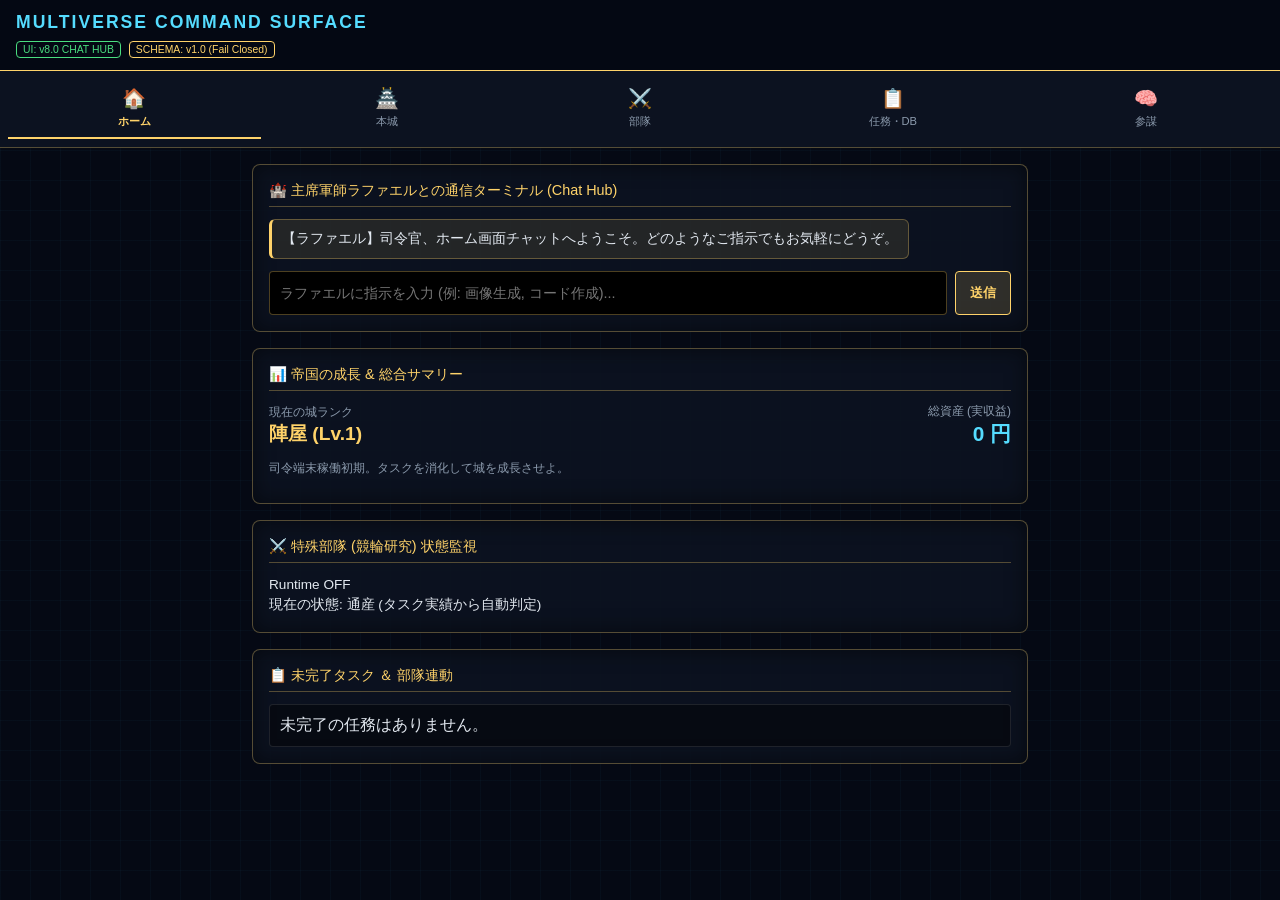
==== commit e391da16: "Upgrade to MULTIVERSE Command Surface v8.0 with chat hub" ====
--- a/index.html
+++ b/index.html
@@ -3,7 +3,7 @@
 <head>
     <meta charset="UTF-8">
     <meta name="viewport" content="width=device-width, initial-scale=1, viewport-fit=cover">
-    <title>MULTIVERSE Command Surface v7.1 [Secure Core]</title>
+    <title>MULTIVERSE Command Surface v8.0 [Autonomous Hub]</title>
     
     <meta name="apple-mobile-web-app-capable" content="yes">
     <meta name="apple-mobile-web-app-status-bar-style" content="black-translucent">
@@ -64,6 +64,11 @@
         .btn { background: rgba(255, 211, 106, 0.15); border: 1px solid var(--mv-gold); color: var(--mv-gold); padding: 10px 14px; border-radius: 4px; font-weight: bold; cursor: pointer; min-height: 44px; touch-action: manipulation; }
         .btn-danger { border-color: var(--sys-offline); color: var(--sys-offline); background: rgba(248, 113, 113, 0.1); }
 
+        .chat-box { max-height: 200px; overflow-y: auto; display: flex; flex-direction: column; gap: 8px; margin-bottom: 12px; padding-right: 4px; font-size: 0.85rem; }
+        .msg { padding: 10px; border-radius: 6px; max-width: 90%; word-break: break-word; }
+        .msg.owner { align-self: flex-end; background: rgba(85, 220, 255, 0.1); border: 1px solid rgba(85, 220, 255, 0.3); }
+        .msg.system { align-self: flex-start; background: rgba(255, 211, 106, 0.1); border: 1px solid rgba(255, 211, 106, 0.3); border-left: 3px solid var(--mv-gold); }
+
         .data-list { display: flex; flex-direction: column; gap: 8px; max-height: 250px; overflow-y: auto; }
         .data-item { padding: 10px; background: rgba(0,0,0,0.4); border: 1px solid rgba(255,255,255,0.1); border-radius: 4px; display: flex; justify-content: space-between; align-items: center; gap: 8px; }
         .data-item.done { opacity: 0.5; text-decoration: line-through; }
@@ -72,7 +77,6 @@
         .task-actions button { background: none; border: 1px solid var(--mv-muted); color: var(--mv-text); padding: 4px 8px; border-radius: 4px; cursor: pointer; font-size: 0.7rem; }
 
         .obs-box { font-size: 0.85rem; line-height: 1.5; white-space: pre-wrap; color: var(--mv-text); }
-        .auto-report-card { background: rgba(0,0,0,0.6); border-left: 3px solid var(--mv-primary); padding: 12px; border-radius: 4px; margin-bottom: 10px; font-size: 0.85rem; }
         .muted-text { font-size: 0.75rem; color: var(--mv-muted); margin-bottom: 10px; }
         
         .troop-tag { font-size: 0.65rem; border: 1px solid var(--mv-primary); color: var(--mv-primary); padding: 1px 4px; border-radius: 3px; margin-right: 4px; }
@@ -83,7 +87,7 @@
     <header class="app-header">
         <h1>MULTIVERSE COMMAND SURFACE</h1>
         <div class="status-indicators">
-            <span class="sys-badge online">UI: v7.1 SECURE</span>
+            <span class="sys-badge online">UI: v8.0 CHAT HUB</span>
             <span class="sys-badge secure">SCHEMA: v1.0 (Fail Closed)</span>
         </div>
     </header>
@@ -106,10 +110,21 @@
         </button>
     </nav>
 
-    <!-- VIEW: ホーム -->
+    <!-- VIEW: ホーム (ラファエルチャット搭載) -->
     <main id="view-home" class="view-container active" role="tabpanel">
         <div class="panel">
-            <div class="panel-header">🏰 帝国の成長 & 総合サマリー</div>
+            <div class="panel-header">🏰 主席軍師ラファエルとの通信ターミナル (Chat Hub)</div>
+            <div class="chat-box" id="home-chat-box">
+                <div class="msg system">【ラファエル】司令官、お疲れ様です。ホーム画面からの直接対話回路が開通しました。画像生成・コード作成・部隊への指示出し等の司令をここから受け付けます。</div>
+            </div>
+            <div class="input-group" style="margin-bottom:0;">
+                <input type="text" id="home-chat-input" placeholder="ラファエルに指示を入力 (例: 画像生成, コード作成)...">
+                <button type="button" class="btn" id="btn-home-send">送信</button>
+            </div>
+        </div>
+
+        <div class="panel">
+            <div class="panel-header">📊 帝国の成長 & 総合サマリー</div>
             <div style="display:flex; justify-content:space-between; align-items:center; margin-bottom:12px;">
                 <div>
                     <div style="font-size:0.75rem; color:var(--mv-muted);">現在の城ランク</div>
@@ -126,7 +141,6 @@
         <div class="panel">
             <div class="panel-header">⚔️ 特殊部隊 (競輪研究) 状態監視</div>
             <div class="obs-box" id="home-keirin-status">Runtime OFF<br>現在の状態: 通産 (タスク実績から自動判定)</div>
-            <p style="font-size:0.75rem; color:var(--mv-muted); margin-top:8px;">この領域は週間のレース予想・買い目はお示ししません。競輪研究は歴史データ上の構造分析のみです。</p>
         </div>
 
         <div class="panel">
@@ -146,7 +160,7 @@
                 </div>
             </div>
             <div class="asset-summary">
-                <span>現在地: <strong style="color:var(--mv-primary)">v7.1 セキュア稼働</strong></span>
+                <span>現在地: <strong style="color:var(--mv-primary)">v8.0 チャット統合稼働</strong></span>
                 <span>全収益: <strong style="color:var(--mv-gold)" id="ui-total-assets">0</strong> 円</span>
             </div>
         </div>
@@ -155,20 +169,13 @@
             <div class="panel-header">📊 戦況観測モニター</div>
             <div id="ui-emperor-eye" class="obs-box">[観測データ待機中]</div>
         </div>
-
-        <div class="panel">
-            <div class="panel-header">📟 司令ターミナル</div>
-            <div class="obs-box" style="height:120px; overflow-y:auto; margin-bottom:8px;" id="terminal-log">
-                [System] v7.1 XSS防御 ＆ スキーマ検証シールド有効。
-            </div>
-        </div>
     </main>
 
     <!-- VIEW: 部隊 -->
     <main id="view-units" class="view-container hidden" role="tabpanel">
         <div class="panel">
             <div class="panel-header">⚔️ 司令・精鋭部隊レジストリ (自動導出)</div>
-            <p class="muted-text">部隊の「任務状態」は手動選択を廃止し、未完了タスクの実データから自動導出されます。</p>
+            <p class="muted-text">各部隊の任務状態は実タスクから自動導出されます。</p>
             <div class="data-list" id="units-list"></div>
         </div>
     </main>
@@ -207,7 +214,7 @@
     <!-- VIEW: 参謀 -->
     <main id="view-advisor" class="view-container hidden" role="tabpanel">
         <div class="panel">
-            <div class="panel-header">🧠 AI参謀・自動分析レポート (Schema Verified)</div>
+            <div class="panel-header">🧠 AI参謀・自動分析レポート</div>
             <div id="ai-auto-reports">
                 <div class="auto-report-card">
                     <div style="color:var(--mv-gold); font-weight:bold;">[稼働中] セキュア・インポート待機中</div>
@@ -218,9 +225,8 @@
     </main>
 
     <script>
-    const STATE_KEY = "MULTIVERSE_RUNTIME_STATE_V7";
-
-    // 簡易チェックサム生成関数 (SHA風味のハッシュ代替)
+    const STATE_KEY = "MULTIVERSE_RUNTIME_STATE_V8";
+
     function generateChecksum(str) {
         let hash = 0;
         for (let i = 0; i < str.length; i++) {
@@ -234,11 +240,14 @@
     const RuntimeState = {
         data: { 
             schema_version: "1.0", 
-            provenance: "client-runtime-v7.1",
+            provenance: "client-runtime-v8.0",
             updated_at: null, 
             tasks: [], 
             revenues: [], 
             ai_reports: [], 
+            chat_logs: [
+                { sender: "system", text: "【ラファエル】司令官、ホーム画面チャットへようこそ。どのようなご指示でもお気軽にどうぞ。" }
+            ],
             settings: {} 
         },
         load: () => {
@@ -248,19 +257,16 @@
                 const parsed = JSON.parse(raw);
                 if (RuntimeState.validate(parsed)) {
                     RuntimeState.data = parsed;
-                } else {
-                    console.warn("Schema validation failed. Applying Fail Closed fallback.");
                 }
-            } catch (e) { 
-                console.error("Parse error. Fail Closed triggered."); 
-            }
+            } catch (e) { console.error("Parse error"); }
         },
         save: () => {
             RuntimeState.data.updated_at = new Date().toISOString();
             const payloadStr = JSON.stringify({
                 tasks: RuntimeState.data.tasks,
                 revenues: RuntimeState.data.revenues,
-                ai_reports: RuntimeState.data.ai_reports
+                ai_reports: RuntimeState.data.ai_reports,
+                chat_logs: RuntimeState.data.chat_logs
             });
             RuntimeState.data.checksum = generateChecksum(payloadStr);
             localStorage.setItem(STATE_KEY, JSON.stringify(RuntimeState.data));
@@ -272,9 +278,7 @@
             if (!Array.isArray(state.tasks) || !Array.isArray(state.revenues)) return false;
             return true;
         },
-        backup: () => { 
-            localStorage.setItem(`${STATE_KEY}_BACKUP`, localStorage.getItem(STATE_KEY)); 
-        }
+        backup: () => { localStorage.setItem(`${STATE_KEY}_BACKUP`, localStorage.getItem(STATE_KEY)); }
     };
 
     const CastleLogic = {
@@ -307,7 +311,7 @@
                     troop: troop || "ラファエル",
                     revenue: rev,
                     done: false, 
-                    reflected: false, // 二重反映防止フラグ
+                    reflected: false,
                     created_at: new Date().toISOString() 
                 });
                 RuntimeState.save();
@@ -316,8 +320,6 @@
                 const t = RuntimeState.data.tasks.find(x => x.id === id);
                 if (!t) return;
                 t.done = !t.done;
-                
-                // タスク完了 -> 部隊収益/総資産への自動反映 (二重反映防止付き)
                 if (t.done && !t.reflected && t.revenue !== 0) {
                     RuntimeState.data.revenues.push({
                         id: 'rev_' + Date.now(),
@@ -327,7 +329,6 @@
                     });
                     t.reflected = true;
                 } else if (!t.done && t.reflected) {
-                    // 完了解除された場合、対応する収益ログを相殺
                     RuntimeState.data.revenues = RuntimeState.data.revenues.filter(r => r.source_task !== t.title);
                     t.reflected = false;
                 }
@@ -337,6 +338,26 @@
                 RuntimeState.data.tasks = RuntimeState.data.tasks.filter(x => x.id !== id);
                 RuntimeState.save();
             }
+        },
+        chat: {
+            send: (text) => {
+                if (!text) return;
+                RuntimeState.data.chat_logs.push({ sender: "owner", text: text });
+                
+                // 簡易自動応答ロジック（将来的にAI APIアダプターへ接続）
+                let reply = "【ラファエル】ご指示「" + text + "」を正しく受領しました。部隊への指令キューに登録し、次の同期で実行を準備します。";
+                if (text.includes("画像生成") || text.includes("画像")) {
+                    reply = "【ラファエル】画像生成リクエストを検知。特殊部隊およびビジュアル生成モジュールへパイプラインを接続します（バックエンド接続後に実動作します）。";
+                } else if (text.includes("コード") || text.includes("実装")) {
+                    reply = "【ラファエル】コード作成指示を確認。Claude / ローカルAIエージェントへのディスパッチ用パケットを準備します。";
+                } else if (text.includes("収益") || text.includes("資産")) {
+                    const totalRev = RuntimeState.data.revenues.reduce((s, r) => s + r.amount, 0);
+                    reply = `【ラファエル】現在の総資産は ${totalRev.toLocaleString()} 円です。城ランクは ${CastleLogic.getRank(totalRev).rank} です。`;
+                }
+
+                RuntimeState.data.chat_logs.push({ sender: "system", text: reply });
+                RuntimeState.save();
+            }
         }
     };
 
@@ -369,6 +390,16 @@
             UI.renderAll();
         },
         bindEvents: () => {
+            document.getElementById('btn-home-send').addEventListener('click', () => {
+                const input = document.getElementById('home-chat-input');
+                Tools.chat.send(input.value.trim());
+                input.value = '';
+            });
+            document.getElementById('home-chat-input').addEventListener('keypress', (e) => {
+                if (e.key === 'Enter') {
+                    document.getElementById('btn-home-send').click();
+                }
+            });
             document.getElementById('btn-add-task-advanced').addEventListener('click', () => {
                 const titleInput = document.getElementById('new-task-title');
                 const troopSelect = document.getElementById('new-task-troop');
@@ -379,7 +410,7 @@
             });
             document.getElementById('btn-export').addEventListener('click', () => {
                 const dataStr = "data:text/json;charset=utf-8," + encodeURIComponent(JSON.stringify(RuntimeState.data, null, 2));
-                const a = document.createElement('a'); a.href = dataStr; a.download = `multiverse_secure_v7_${Date.now()}.json`; a.click();
+                const a = document.createElement('a'); a.href = dataStr; a.download = `multiverse_v8_${Date.now()}.json`; a.click();
             });
             document.getElementById('btn-import-prompt').addEventListener('click', () => { 
                 document.getElementById('file-import').click(); 
@@ -405,9 +436,6 @@
                 reader.readAsText(file);
             });
         },
-        renderSafeText: (element, text) => {
-            element.textContent = text; // XSS対策: innerHTML禁止、textContentで完全エスケープ
-        },
         renderAll: () => {
             const totalRev = RuntimeState.data.revenues.reduce((s, r) => s + r.amount, 0);
             
@@ -418,6 +446,18 @@
             const castle = CastleLogic.getRank(totalRev);
             document.getElementById('home-castle-rank').textContent = castle.rank;
             document.getElementById('home-castle-desc').textContent = castle.desc;
+
+            // ホームチャットログの描画 (XSS完全防御: textContent使用)
+            const chatBox = document.getElementById('home-chat-box');
+            chatBox.innerHTML = '';
+            const logs = RuntimeState.data.chat_logs || [];
+            logs.forEach(log => {
+                const div = document.createElement('div');
+                div.className = `msg ${log.sender === 'owner' ? 'owner' : 'system'}`;
+                div.textContent = log.text;
+                chatBox.appendChild(div);
+            });
+            chatBox.scrollTop = chatBox.scrollHeight;
 
             // ホーム画面：未完了タスク
             const homePending = document.getElementById('home-pending-tasks');
@@ -511,7 +551,7 @@
             });
 
             // 本城観測モニター更新
-            document.getElementById('ui-emperor-eye').textContent = `観測：正常稼働中\nランク：${castle.rank}\n総資産：${totalRev.toLocaleString()} 円\n未完了任務：${pendingList.length} 件\nセキュリティシールド：v7.1 Active`;
+            document.getElementById('ui-emperor-eye').textContent = `観測：正常稼働中\nランク：${castle.rank}\n総資産：${totalRev.toLocaleString()} 円\n未完了任務：${pendingList.length} 件\nチャットログ数：${logs.length} 件\nセキュリティシールド：v8.0 Active`;
         }
     };
 
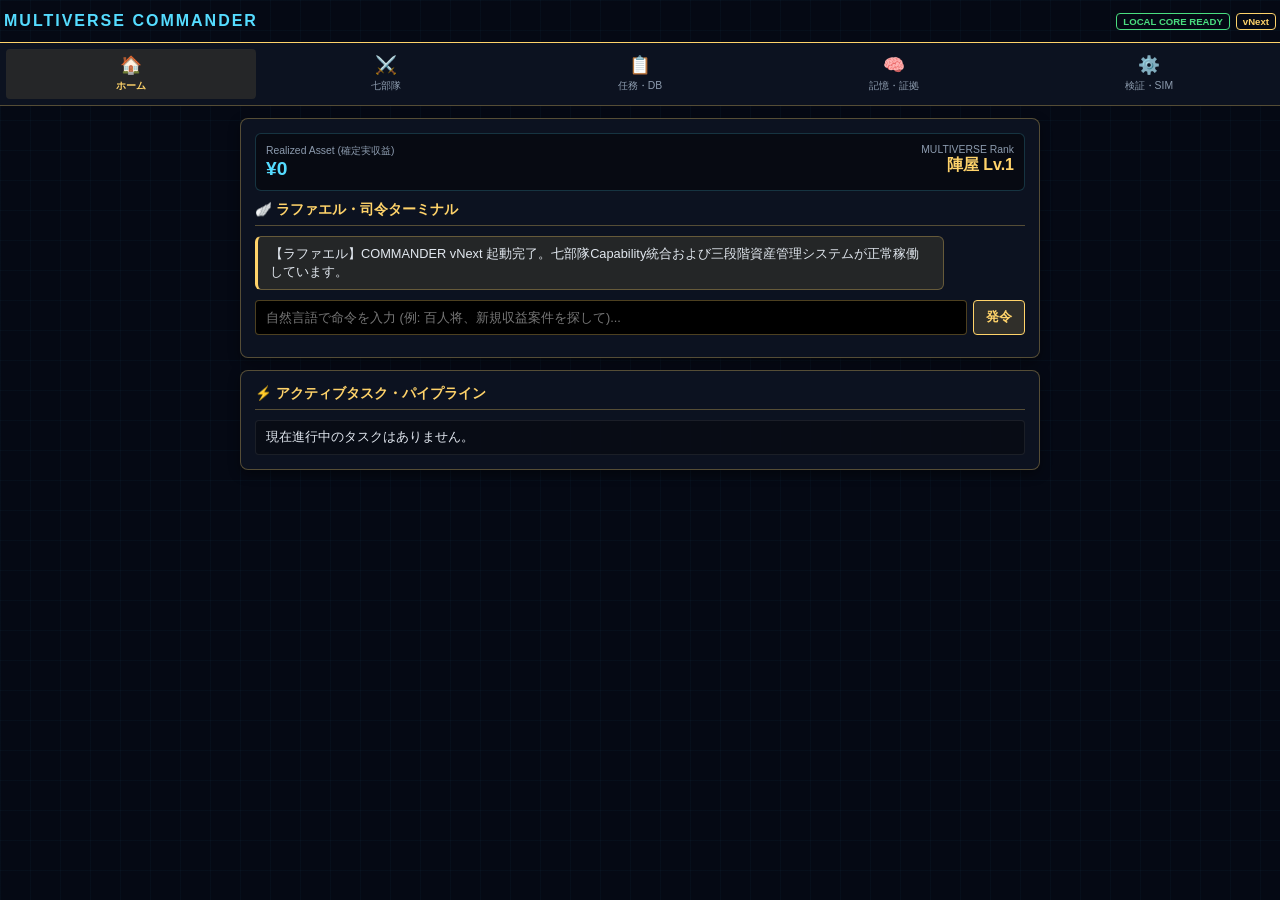
==== commit b11d19b6: "Update print statement from 'Hello' to 'Goodbye'" ====
--- a/index.html
+++ b/index.html
@@ -2,16 +2,17 @@
 <html lang="ja">
 <head>
     <meta charset="UTF-8">
-    <meta name="viewport" content="width=device-width, initial-scale=1, viewport-fit=cover">
-    <title>MULTIVERSE Command Surface v8.0 [Autonomous Hub]</title>
-    
+    <meta name="viewport" content="width=device-width, initial-scale=1.0, maximum-scale=1.0, user-select=no, viewport-fit=cover">
+    <title>MULTIVERSE COMMANDER vNext</title>
+
+    <!-- PWA Settings -->
     <meta name="apple-mobile-web-app-capable" content="yes">
     <meta name="apple-mobile-web-app-status-bar-style" content="black-translucent">
     <meta name="theme-color" content="#050914">
-    
+
     <style>
         :root {
-            --mv-bg: #050914; --mv-panel: rgba(13, 19, 33, 0.9); --mv-primary: #55dcff;
+            --mv-bg: #050914; --mv-panel: rgba(13, 19, 33, 0.95); --mv-primary: #55dcff;
             --mv-gold: #ffd36a; --mv-border: rgba(255, 211, 106, 0.3);
             --mv-text: #e2e8f0; --mv-muted: #8c9bae; --sys-online: #4ade80;
             --sys-offline: #f87171; --sys-warning: #fbbf24;
@@ -19,539 +20,428 @@
         * { box-sizing: border-box; -webkit-tap-highlight-color: transparent; }
         body { 
             margin: 0; background-color: var(--mv-bg); color: var(--mv-text); 
-            font-family: -apple-system, BlinkMacSystemFont, sans-serif; 
-            padding: env(safe-area-inset-top, 0) env(safe-area-inset-right, 0) env(safe-area-inset-bottom, 20px) env(safe-area-inset-left, 0);
+            font-family: -apple-system, BlinkMacSystemFont, "Segoe UI", Roboto, sans-serif; 
+            padding: env(safe-area-inset-top, 12px) env(safe-area-inset-right, 12px) env(safe-area-inset-bottom, 24px) env(safe-area-inset-left, 12px);
+            user-select: none;
         }
         body::before {
             content: ""; position: fixed; top: 0; left: 0; width: 100vw; height: 100vh;
             background-image: linear-gradient(rgba(85, 220, 255, 0.03) 1px, transparent 1px), linear-gradient(90deg, rgba(85, 220, 255, 0.03) 1px, transparent 1px);
-            background-size: 30px 30px; z-index: -1;
-        }
-
-        .app-header { background: rgba(5, 9, 20, 0.95); padding: 12px 16px; border-bottom: 1px solid var(--mv-gold); display: flex; flex-direction: column; gap: 8px; }
-        .app-header h1 { margin: 0; font-size: 1.1rem; color: var(--mv-primary); letter-spacing: 2px; }
-        .status-indicators { display: flex; gap: 8px; flex-wrap: wrap; }
-        .sys-badge { font-size: 0.65rem; border: 1px solid; padding: 2px 6px; border-radius: 4px; }
+            background-size: 30px 30px; z-index: -1; pointer-events: none;
+        }
+
+        .app-header { padding: 12px 4px; border-bottom: 1px solid var(--mv-gold); display: flex; justify-content: space-between; align-items: center; }
+        .app-header h1 { margin: 0; font-size: 1.0rem; color: var(--mv-primary); letter-spacing: 2px; }
+        .status-indicators { display: flex; gap: 6px; }
+        .sys-badge { font-size: 0.6rem; border: 1px solid; padding: 2px 6px; border-radius: 4px; font-weight: bold; }
         .sys-badge.online { color: var(--sys-online); border-color: var(--sys-online); }
         .sys-badge.secure { color: var(--mv-gold); border-color: var(--mv-gold); }
 
-        .top-tabbar { display: flex; justify-content: space-around; background: rgba(13, 19, 33, 0.95); padding: 8px; border-bottom: 1px solid var(--mv-border); margin-bottom: 16px; overflow-x: auto; }
+        .top-tabbar { display: flex; background: rgba(13, 19, 33, 0.95); padding: 6px; border-bottom: 1px solid var(--mv-border); margin-bottom: 12px; overflow-x: auto; gap: 4px; }
         .tab-btn { 
-            background: transparent; border: none; color: var(--mv-muted); font-size: 0.7rem; 
-            display: flex; flex-direction: column; align-items: center; gap: 4px; flex: 1; 
-            cursor: pointer; padding: 8px 4px; min-height: 48px; white-space: nowrap;
-            touch-action: manipulation; user-select: none;
-        }
-        .tab-btn.active { color: var(--mv-gold); border-bottom: 2px solid var(--mv-gold); font-weight: bold; }
-        .tab-btn .icon { font-size: 1.2rem; }
-
-        .view-container { padding: 0 12px; max-width: 800px; margin: 0 auto; }
-        .view-container.hidden { display: none !important; }
-        .view-container.active { display: block; animation: fadeIn 0.3s; }
-        @keyframes fadeIn { from { opacity: 0; transform: translateY(5px); } to { opacity: 1; transform: translateY(0); } }
-
-        .panel { background: var(--mv-panel); border: 1px solid var(--mv-border); border-radius: 8px; padding: 16px; margin-bottom: 16px; box-shadow: inset 0 0 20px rgba(0,0,0,0.5); }
-        .panel-header { font-size: 0.9rem; color: var(--mv-gold); border-bottom: 1px solid var(--mv-border); padding-bottom: 6px; margin-bottom: 12px; display: flex; justify-content: space-between; align-items: center; }
+            background: transparent; border: none; color: var(--mv-muted); font-size: 0.65rem; 
+            display: flex; flex-direction: column; align-items: center; gap: 3px; flex: 1; min-width: 60px;
+            cursor: pointer; padding: 6px 2px; border-radius: 4px; transition: all 0.2s;
+        }
+        .tab-btn.active { color: var(--mv-gold); background: rgba(255, 211, 106, 0.1); font-weight: bold; }
+        .tab-btn .icon { font-size: 1.1rem; }
+
+        .view-container { max-width: 800px; margin: 0 auto; display: none; }
+        .view-container.active { display: block; animation: fadeIn 0.25s ease-out; }
+        @keyframes fadeIn { from { opacity: 0; transform: translateY(4px); } to { opacity: 1; transform: translateY(0); } }
+
+        .panel { background: var(--mv-panel); border: 1px solid var(--mv-border); border-radius: 8px; padding: 14px; margin-bottom: 12px; box-shadow: 0 4px 12px rgba(0,0,0,0.4); }
+        .panel-header { font-size: 0.85rem; color: var(--mv-gold); border-bottom: 1px solid var(--mv-border); padding-bottom: 6px; margin-bottom: 10px; display: flex; justify-content: space-between; align-items: center; font-weight: bold; }
         
-        .avatar-box { display: flex; gap: 16px; align-items: center; }
-        .avatar-frame { width: 56px; height: 56px; border: 2px solid var(--mv-gold); border-radius: 50%; background: #000; display: flex; align-items: center; justify-content: center; font-size: 1.8rem; flex-shrink: 0; }
-        .avatar-info h2 { margin: 0; font-size: 1.1rem; color: var(--mv-primary); }
-        .avatar-info p { margin: 2px 0 0 0; font-size: 0.75rem; color: var(--mv-muted); }
-        .asset-summary { margin-top: 12px; font-size: 0.8rem; border-top: 1px dashed var(--mv-border); padding-top: 8px; display: flex; justify-content: space-between; align-items: center; flex-wrap: wrap; gap: 4px; }
-
-        .input-group { display: flex; gap: 8px; margin-bottom: 12px; flex-wrap: wrap; }
-        .input-group input, .input-group select { flex: 1; min-width: 120px; background: #000; border: 1px solid var(--mv-border); color: var(--mv-text); padding: 10px; border-radius: 4px; font-size: 0.9rem; }
-        .btn { background: rgba(255, 211, 106, 0.15); border: 1px solid var(--mv-gold); color: var(--mv-gold); padding: 10px 14px; border-radius: 4px; font-weight: bold; cursor: pointer; min-height: 44px; touch-action: manipulation; }
-        .btn-danger { border-color: var(--sys-offline); color: var(--sys-offline); background: rgba(248, 113, 113, 0.1); }
-
-        .chat-box { max-height: 200px; overflow-y: auto; display: flex; flex-direction: column; gap: 8px; margin-bottom: 12px; padding-right: 4px; font-size: 0.85rem; }
-        .msg { padding: 10px; border-radius: 6px; max-width: 90%; word-break: break-word; }
-        .msg.owner { align-self: flex-end; background: rgba(85, 220, 255, 0.1); border: 1px solid rgba(85, 220, 255, 0.3); }
+        .asset-card { display: flex; justify-content: space-between; background: rgba(0,0,0,0.4); padding: 10px; border-radius: 6px; margin-bottom: 10px; border: 1px solid rgba(85,220,255,0.2); }
+        .asset-val { font-size: 1.2rem; color: var(--mv-primary); font-weight: bold; }
+        .rank-val { font-size: 1.0rem; color: var(--mv-gold); font-weight: bold; }
+
+        .chat-box { max-height: 220px; overflow-y: auto; display: flex; flex-direction: column; gap: 8px; margin-bottom: 10px; padding-right: 4px; }
+        .msg { padding: 8px 12px; border-radius: 6px; max-width: 90%; font-size: 0.8rem; line-height: 1.4; word-break: break-word; }
+        .msg.owner { align-self: flex-end; background: rgba(85, 220, 255, 0.15); border: 1px solid rgba(85, 220, 255, 0.4); }
         .msg.system { align-self: flex-start; background: rgba(255, 211, 106, 0.1); border: 1px solid rgba(255, 211, 106, 0.3); border-left: 3px solid var(--mv-gold); }
 
-        .data-list { display: flex; flex-direction: column; gap: 8px; max-height: 250px; overflow-y: auto; }
-        .data-item { padding: 10px; background: rgba(0,0,0,0.4); border: 1px solid rgba(255,255,255,0.1); border-radius: 4px; display: flex; justify-content: space-between; align-items: center; gap: 8px; }
-        .data-item.done { opacity: 0.5; text-decoration: line-through; }
-        .task-content { flex: 1; word-break: break-word; font-size: 0.85rem; }
-        .task-actions { display: flex; gap: 6px; flex-shrink: 0; }
-        .task-actions button { background: none; border: 1px solid var(--mv-muted); color: var(--mv-text); padding: 4px 8px; border-radius: 4px; cursor: pointer; font-size: 0.7rem; }
-
-        .obs-box { font-size: 0.85rem; line-height: 1.5; white-space: pre-wrap; color: var(--mv-text); }
-        .muted-text { font-size: 0.75rem; color: var(--mv-muted); margin-bottom: 10px; }
+        .input-group { display: flex; gap: 6px; margin-bottom: 8px; }
+        .input-group input, .input-group select { flex: 1; background: #000; border: 1px solid var(--mv-border); color: var(--mv-text); padding: 8px 10px; border-radius: 4px; font-size: 0.8rem; }
+        .btn { background: rgba(255, 211, 106, 0.15); border: 1px solid var(--mv-gold); color: var(--mv-gold); padding: 8px 12px; border-radius: 4px; font-weight: bold; cursor: pointer; font-size: 0.8rem; white-space: nowrap; }
+        .btn:active { background: rgba(255, 211, 106, 0.3); }
+
+        .data-list { display: flex; flex-direction: column; gap: 6px; max-height: 240px; overflow-y: auto; }
+        .data-item { padding: 8px 10px; background: rgba(0,0,0,0.3); border: 1px solid rgba(255,255,255,0.08); border-radius: 4px; font-size: 0.8rem; display: flex; justify-content: space-between; align-items: center; gap: 6px; }
+        .tag { font-size: 0.6rem; padding: 1px 4px; border-radius: 3px; border: 1px solid; }
+        .tag-status { color: var(--mv-primary); border-color: var(--mv-primary); }
+        .tag-evidence { color: var(--sys-online); border-color: var(--sys-online); }
         
-        .troop-tag { font-size: 0.65rem; border: 1px solid var(--mv-primary); color: var(--mv-primary); padding: 1px 4px; border-radius: 3px; margin-right: 4px; }
-        .rev-tag { font-size: 0.65rem; color: var(--mv-gold); margin-left: 4px; }
+        .evidence-box { background: rgba(0,0,0,0.5); border: 1px dashed var(--mv-border); padding: 8px; border-radius: 4px; font-size: 0.75rem; margin-top: 6px; }
     </style>
 </head>
 <body>
     <header class="app-header">
-        <h1>MULTIVERSE COMMAND SURFACE</h1>
+        <h1>MULTIVERSE COMMANDER</h1>
         <div class="status-indicators">
-            <span class="sys-badge online">UI: v8.0 CHAT HUB</span>
-            <span class="sys-badge secure">SCHEMA: v1.0 (Fail Closed)</span>
+            <span class="sys-badge online" id="sys-status">LOCAL CORE READY</span>
+            <span class="sys-badge secure">vNext</span>
         </div>
     </header>
 
-    <nav class="top-tabbar" aria-label="Main Navigation">
-        <button type="button" class="tab-btn active" data-tab="home">
-            <span class="icon">🏠</span><span class="label">ホーム</span>
-        </button>
-        <button type="button" class="tab-btn" data-tab="commander">
-            <span class="icon">🏯</span><span class="label">本城</span>
-        </button>
-        <button type="button" class="tab-btn" data-tab="units">
-            <span class="icon">⚔️</span><span class="label">部隊</span>
-        </button>
-        <button type="button" class="tab-btn" data-tab="tasks">
-            <span class="icon">📋</span><span class="label">任務・DB</span>
-        </button>
-        <button type="button" class="tab-btn" data-tab="advisor">
-            <span class="icon">🧠</span><span class="label">参謀</span>
-        </button>
+    <nav class="top-tabbar">
+        <button type="button" class="tab-btn active" data-tab="home"><span class="icon">🏠</span><span>ホーム</span></button>
+        <button type="button" class="tab-btn" data-tab="troops"><span class="icon">⚔️</span><span>七部隊</span></button>
+        <button type="button" class="tab-btn" data-tab="tasks"><span class="icon">📋</span><span>任務・DB</span></button>
+        <button type="button" class="tab-btn" data-tab="memory"><span class="icon">🧠</span><span>記憶・証拠</span></button>
+        <button type="button" class="tab-btn" data-tab="sim"><span class="icon">⚙️</span><span>検証・SIM</span></button>
     </nav>
 
-    <!-- VIEW: ホーム (ラファエルチャット搭載) -->
-    <main id="view-home" class="view-container active" role="tabpanel">
-        <div class="panel">
-            <div class="panel-header">🏰 主席軍師ラファエルとの通信ターミナル (Chat Hub)</div>
-            <div class="chat-box" id="home-chat-box">
-                <div class="msg system">【ラファエル】司令官、お疲れ様です。ホーム画面からの直接対話回路が開通しました。画像生成・コード作成・部隊への指示出し等の司令をここから受け付けます。</div>
-            </div>
-            <div class="input-group" style="margin-bottom:0;">
-                <input type="text" id="home-chat-input" placeholder="ラファエルに指示を入力 (例: 画像生成, コード作成)...">
-                <button type="button" class="btn" id="btn-home-send">送信</button>
-            </div>
-        </div>
-
-        <div class="panel">
-            <div class="panel-header">📊 帝国の成長 & 総合サマリー</div>
-            <div style="display:flex; justify-content:space-between; align-items:center; margin-bottom:12px;">
+    <!-- VIEW: ホーム -->
+    <main id="view-home" class="view-container active">
+        <div class="panel">
+            <div class="asset-card">
                 <div>
-                    <div style="font-size:0.75rem; color:var(--mv-muted);">現在の城ランク</div>
-                    <div id="home-castle-rank" style="font-size:1.2rem; color:var(--mv-gold); font-weight:bold;">判定中...</div>
+                    <div style="font-size: 0.65rem; color: var(--mv-muted);">Realized Asset (確定実収益)</div>
+                    <div class="asset-val" id="ui-realized-asset">¥0</div>
                 </div>
-                <div style="text-align:right;">
-                    <div style="font-size:0.75rem; color:var(--mv-muted);">総資産 (実収益)</div>
-                    <div id="home-total-assets" style="font-size:1.3rem; color:var(--mv-primary); font-weight:bold;">0 円</div>
+                <div style="text-align: right;">
+                    <div style="font-size: 0.65rem; color: var(--mv-muted);">MULTIVERSE Rank</div>
+                    <div class="rank-val" id="ui-castle-rank">陣屋 Lv.1</div>
                 </div>
             </div>
-            <div class="muted-text" id="home-castle-desc">総資産に基づく自動判定しきい値により城が成長します。</div>
-        </div>
-
-        <div class="panel">
-            <div class="panel-header">⚔️ 特殊部隊 (競輪研究) 状態監視</div>
-            <div class="obs-box" id="home-keirin-status">Runtime OFF<br>現在の状態: 通産 (タスク実績から自動判定)</div>
-        </div>
-
-        <div class="panel">
-            <div class="panel-header">📋 未完了タスク ＆ 部隊連動</div>
-            <div class="data-list" id="home-pending-tasks"></div>
+            
+            <div class="panel-header">🪽 ラファエル・司令ターミナル</div>
+            <div class="chat-box" id="home-chat-box"></div>
+            <div class="input-group">
+                <input type="text" id="home-chat-input" placeholder="自然言語で命令を入力 (例: 百人将、新規収益案件を探して)...">
+                <button type="button" class="btn" id="btn-home-send">発令</button>
+            </div>
+        </div>
+
+        <div class="panel">
+            <div class="panel-header">⚡ アクティブタスク・パイプライン</div>
+            <div class="data-list" id="home-active-tasks"></div>
         </div>
     </main>
 
-    <!-- VIEW: 本城 -->
-    <main id="view-commander" class="view-container hidden" role="tabpanel">
-        <div class="panel">
-            <div class="avatar-box">
-                <div class="avatar-frame">👑</div>
-                <div class="avatar-info">
-                    <h2>Emperor</h2>
-                    <p>第一司令官 (Owner 主権)</p>
+    <!-- VIEW: 七部隊 -->
+    <main id="view-troops" class="view-container">
+        <div class="panel">
+            <div class="panel-header">⚔️ MULTIVERSE Capability Registry (七部隊)</div>
+            <div class="data-list" id="troops-list"></div>
+        </div>
+    </main>
+
+    <!-- VIEW: 任務・DB -->
+    <main id="view-tasks" class="view-container">
+        <div class="panel">
+            <div class="panel-header">📋 Task Lifecycle Manager</div>
+            <div style="display:flex; flex-direction:column; gap:6px; margin-bottom:10px;">
+                <input type="text" id="task-title-input" placeholder="任務名・目標...">
+                <div class="input-group" style="margin-bottom:0;">
+                    <select id="task-capability-select">
+                        <option value="Orchestrator">ラファエル (司令統括)</option>
+                        <option value="Opportunity Engine">百人将 (事業・収益探索)</option>
+                        <option value="Research Engine">研究部隊 (データ分析・競輪)</option>
+                        <option value="System Evolution">システム改善 (インフラ・セキュリティ)</option>
+                        <option value="AI Laboratory">AI研究 (モデル評価)</option>
+                        <option value="Auditor/Guardian">監査・防衛部隊 (証跡・検証)</option>
+                        <option value="Game Lab">Game Lab (コンテンツ開発)</option>
+                    </select>
+                    <input type="number" id="task-rev-input" placeholder="見込収益" style="max-width: 100px;">
                 </div>
+                <button type="button" class="btn" id="btn-create-task">新規タスク登録 [DRAFT]</button>
             </div>
-            <div class="asset-summary">
-                <span>現在地: <strong style="color:var(--mv-primary)">v8.0 チャット統合稼働</strong></span>
-                <span>全収益: <strong style="color:var(--mv-gold)" id="ui-total-assets">0</strong> 円</span>
+            <div class="data-list" id="tasks-full-list"></div>
+        </div>
+    </main>
+
+    <!-- VIEW: 記憶・証拠 -->
+    <main id="view-memory" class="view-container">
+        <div class="panel">
+            <div class="panel-header">🧠 Canonical Memory & Permanent Rules</div>
+            <div class="data-list" id="memory-rules-list"></div>
+        </div>
+        <div class="panel">
+            <div class="panel-header">🛡️ Evidence & Claim Verification (証拠主義)</div>
+            <div class="data-list" id="evidence-claims-list"></div>
+        </div>
+    </main>
+
+    <!-- VIEW: 検証・SIM -->
+    <main id="view-sim" class="view-container">
+        <div class="panel">
+            <div class="panel-header">⚙️ Fail Closed & Fault Injection Simulator</div>
+            <p style="font-size:0.75rem; color:var(--mv-muted); margin-top:0;">MacBook非接続時でも各種エラー・復旧シナリオを安全にシミュレーション検証します。</p>
+            <div class="input-group">
+                <button type="button" class="btn" id="sim-btn-timeout">Provider Timeout (高負荷)</button>
+                <button type="button" class="btn" id="sim-btn-failclosed">Fail Closed (強制遮断)</button>
             </div>
-        </div>
-
-        <div class="panel">
-            <div class="panel-header">📊 戦況観測モニター</div>
-            <div id="ui-emperor-eye" class="obs-box">[観測データ待機中]</div>
+            <div class="input-group">
+                <button type="button" class="btn" id="sim-btn-export">Runtime JSON Export</button>
+            </div>
+        </div>
+        <div class="panel">
+            <div class="panel-header">📜 Audit Event Log</div>
+            <div class="data-list" id="audit-log-list" style="font-family:monospace; font-size:0.7rem;"></div>
         </div>
     </main>
 
-    <!-- VIEW: 部隊 -->
-    <main id="view-units" class="view-container hidden" role="tabpanel">
-        <div class="panel">
-            <div class="panel-header">⚔️ 司令・精鋭部隊レジストリ (自動導出)</div>
-            <p class="muted-text">各部隊の任務状態は実タスクから自動導出されます。</p>
-            <div class="data-list" id="units-list"></div>
-        </div>
-    </main>
-
-    <!-- VIEW: 任務・DB -->
-    <main id="view-tasks" class="view-container hidden" role="tabpanel">
-        <div class="panel">
-            <div class="panel-header">📋 任務管理 (部隊タグ・収益連動付)</div>
-            <div style="display:flex; flex-direction:column; gap:8px; margin-bottom:12px;">
-                <input type="text" id="new-task-title" placeholder="任務名...">
-                <div class="input-group" style="margin-bottom:0;">
-                    <select id="new-task-troop">
-                        <option value="ラファエル">ラファエル (主席軍師)</option>
-                        <option value="百人将">百人将 (事業探索)</option>
-                        <option value="特殊部隊">特殊部隊 (競輪確率)</option>
-                        <option value="システム改善">システム改善 (インフラ)</option>
-                        <option value="AI研究">AI研究 (モデル検証)</option>
-                    </select>
-                    <input type="number" id="new-task-rev" placeholder="収益影響額 (例: 3000)" style="max-width:140px;">
-                </div>
-                <button type="button" class="btn" id="btn-add-task-advanced">部隊任務を追加</button>
-            </div>
-            <div class="data-list" id="ui-tasks-list"></div>
-        </div>
-        
-        <div class="panel">
-            <div class="panel-header">⚙️ Secure Runtime & Schema Validation</div>
-            <div class="input-group">
-                <button type="button" class="btn" id="btn-export">Export (書出)</button>
-                <button type="button" class="btn btn-danger" id="btn-import-prompt">セキュアJSON読込</button>
-            </div>
-            <input type="file" id="file-import" accept=".json,application/json" style="display: none;">
-        </div>
-    </main>
-
-    <!-- VIEW: 参謀 -->
-    <main id="view-advisor" class="view-container hidden" role="tabpanel">
-        <div class="panel">
-            <div class="panel-header">🧠 AI参謀・自動分析レポート</div>
-            <div id="ai-auto-reports">
-                <div class="auto-report-card">
-                    <div style="color:var(--mv-gold); font-weight:bold;">[稼働中] セキュア・インポート待機中</div>
-                    <div style="margin-top:4px; color:var(--mv-muted);">schema_version 1.0 および checksum が確認されたパケットのみ取り込まれます。</div>
-                </div>
-            </div>
-        </div>
-    </main>
-
     <script>
-    const STATE_KEY = "MULTIVERSE_RUNTIME_STATE_V8";
-
-    function generateChecksum(str) {
+    const RUNTIME_KEY = "MULTIVERSE_COMMANDER_VNEXT_STATE";
+
+    function checksum(str) {
         let hash = 0;
         for (let i = 0; i < str.length; i++) {
-            const char = str.charCodeAt(i);
-            hash = ((hash << 5) - hash) + char;
-            hash |= 0;
+            hash = ((hash << 5) - hash) + str.charCodeAt(i); hash |= 0;
         }
         return "cs_" + Math.abs(hash).toString(16);
     }
 
     const RuntimeState = {
-        data: { 
-            schema_version: "1.0", 
-            provenance: "client-runtime-v8.0",
-            updated_at: null, 
-            tasks: [], 
-            revenues: [], 
-            ai_reports: [], 
+        data: {
+            schema_version: "1.0",
+            realized_asset: 0,
+            xp: 0,
+            tasks: [],
             chat_logs: [
-                { sender: "system", text: "【ラファエル】司令官、ホーム画面チャットへようこそ。どのようなご指示でもお気軽にどうぞ。" }
+                { sender: "system", text: "【ラファエル】COMMANDER vNext 起動完了。七部隊Capability統合および三段階資産管理システムが正常稼働しています。" }
             ],
-            settings: {} 
+            permanent_rules: [
+                "1. 主権はOwner（司令官）に帰属する。",
+                "2. 異常検知時はFail Closed（安全遮断）を優先する。",
+                "3. AIの申告結果はEvidence（証拠）が検証されるまで確定資産とみなさない。"
+            ],
+            audit_logs: [],
+            claims: []
         },
         load: () => {
-            const raw = localStorage.getItem(STATE_KEY);
-            if (!raw) return;
-            try {
-                const parsed = JSON.parse(raw);
-                if (RuntimeState.validate(parsed)) {
-                    RuntimeState.data = parsed;
-                }
-            } catch (e) { console.error("Parse error"); }
+            const raw = localStorage.getItem(RUNTIME_KEY);
+            if (raw) {
+                try {
+                    const parsed = JSON.parse(raw);
+                    if (parsed.schema_version === "1.0") RuntimeState.data = parsed;
+                } catch(e) { console.error("Invalid state format"); }
+            }
         },
         save: () => {
-            RuntimeState.data.updated_at = new Date().toISOString();
-            const payloadStr = JSON.stringify({
-                tasks: RuntimeState.data.tasks,
-                revenues: RuntimeState.data.revenues,
-                ai_reports: RuntimeState.data.ai_reports,
-                chat_logs: RuntimeState.data.chat_logs
-            });
-            RuntimeState.data.checksum = generateChecksum(payloadStr);
-            localStorage.setItem(STATE_KEY, JSON.stringify(RuntimeState.data));
+            localStorage.setItem(RUNTIME_KEY, JSON.stringify(RuntimeState.data));
             UI.renderAll();
         },
-        validate: (state) => {
-            if (typeof state !== 'object' || state === null) return false;
-            if (state.schema_version !== "1.0") return false;
-            if (!Array.isArray(state.tasks) || !Array.isArray(state.revenues)) return false;
-            return true;
-        },
-        backup: () => { localStorage.setItem(`${STATE_KEY}_BACKUP`, localStorage.getItem(STATE_KEY)); }
+        logAudit: (event, details) => {
+            const entry = {
+                timestamp: new Date().toISOString(),
+                event: event,
+                details: details,
+                hash: checksum(event + JSON.stringify(details))
+            };
+            RuntimeState.data.audit_logs.unshift(entry);
+            if (RuntimeState.data.audit_logs.length > 50) RuntimeState.data.audit_logs.pop();
+        }
     };
 
     const CastleLogic = {
-        getRank: (totalAssets) => {
-            if (totalAssets >= 1000000) return { rank: "覇王城 (Lv.5)", desc: "全セクター制圧完了。自律エコシステムの頂点。" };
-            if (totalAssets >= 500000) return { rank: "要塞城 (Lv.4)", desc: "堅固な収益基盤とマルチエージェント防衛網が確立。" };
-            if (totalAssets >= 200000) return { rank: "中規模城 (Lv.3)", desc: "安定したタスク消化と資産拡張が進展中。" };
-            if (totalAssets >= 50000) return { rank: "砦 (Lv.2)", desc: "前線基地の構築完了。収益化の初期フェーズ。" };
-            return { rank: "陣屋 (Lv.1)", desc: "司令端末稼働初期。タスクを消化して城を成長させよ。" };
-        }
-    };
-
-    const TroopLogic = {
-        getEffectiveTroopStatus: (troopName, tasks) => {
-            const pending = tasks.filter(t => t.troop === troopName && !t.done);
-            if (pending.length >= 3) return { status: "ピンチ (負荷過多)", color: "var(--sys-offline)" };
-            if (pending.length >= 1) return { status: "思考中 (稼働中)", color: "var(--sys-warning)" };
-            return { status: "通常 (待機/安定)", color: "var(--sys-online)" };
-        }
-    };
-
-    const Tools = {
-        task: {
-            add: (title, troop, revAmount) => {
-                if (!title) return;
-                const rev = parseInt(revAmount, 10) || 0;
-                RuntimeState.data.tasks.push({ 
-                    id: Date.now().toString(), 
-                    title: String(title), 
-                    troop: troop || "ラファエル",
-                    revenue: rev,
-                    done: false, 
-                    reflected: false,
-                    created_at: new Date().toISOString() 
-                });
-                RuntimeState.save();
-            },
-            toggle: (id) => {
-                const t = RuntimeState.data.tasks.find(x => x.id === id);
-                if (!t) return;
-                t.done = !t.done;
-                if (t.done && !t.reflected && t.revenue !== 0) {
-                    RuntimeState.data.revenues.push({
-                        id: 'rev_' + Date.now(),
-                        amount: t.revenue,
-                        source_task: t.title,
-                        timestamp: new Date().toISOString()
-                    });
-                    t.reflected = true;
-                } else if (!t.done && t.reflected) {
-                    RuntimeState.data.revenues = RuntimeState.data.revenues.filter(r => r.source_task !== t.title);
-                    t.reflected = false;
-                }
-                RuntimeState.save();
-            },
-            delete: (id) => {
-                RuntimeState.data.tasks = RuntimeState.data.tasks.filter(x => x.id !== id);
-                RuntimeState.save();
-            }
-        },
-        chat: {
-            send: (text) => {
-                if (!text) return;
-                RuntimeState.data.chat_logs.push({ sender: "owner", text: text });
-                
-                // 簡易自動応答ロジック（将来的にAI APIアダプターへ接続）
-                let reply = "【ラファエル】ご指示「" + text + "」を正しく受領しました。部隊への指令キューに登録し、次の同期で実行を準備します。";
-                if (text.includes("画像生成") || text.includes("画像")) {
-                    reply = "【ラファエル】画像生成リクエストを検知。特殊部隊およびビジュアル生成モジュールへパイプラインを接続します（バックエンド接続後に実動作します）。";
-                } else if (text.includes("コード") || text.includes("実装")) {
-                    reply = "【ラファエル】コード作成指示を確認。Claude / ローカルAIエージェントへのディスパッチ用パケットを準備します。";
-                } else if (text.includes("収益") || text.includes("資産")) {
-                    const totalRev = RuntimeState.data.revenues.reduce((s, r) => s + r.amount, 0);
-                    reply = `【ラファエル】現在の総資産は ${totalRev.toLocaleString()} 円です。城ランクは ${CastleLogic.getRank(totalRev).rank} です。`;
-                }
-
-                RuntimeState.data.chat_logs.push({ sender: "system", text: reply });
-                RuntimeState.save();
-            }
-        }
-    };
-
-    const TabController = {
-        init: () => { 
-            document.querySelectorAll('.tab-btn').forEach(btn => { 
-                btn.addEventListener('click', (e) => { 
-                    TabController.activate(e.currentTarget.getAttribute('data-tab')); 
-                }); 
-            }); 
-        },
-        activate: (tabId) => {
-            const targetView = document.getElementById(`view-${tabId}`);
-            if (!targetView) return; 
-            document.querySelectorAll('.view-container').forEach(v => { v.classList.add('hidden'); v.classList.remove('active'); });
-            targetView.classList.remove('hidden'); targetView.classList.add('active');
-            document.querySelectorAll('.tab-btn').forEach(btn => { 
-                const isMatch = btn.getAttribute('data-tab') === tabId; 
-                btn.classList.toggle('active', isMatch); 
-            });
-            window.scrollTo(0, 0);
+        getRank: (asset) => {
+            if (asset >= 1000000) return "覇王城 Lv.5";
+            if (asset >= 500000) return "要塞城 Lv.4";
+            if (asset >= 200000) return "中規模城 Lv.3";
+            if (asset >= 50000) return "砦 Lv.2";
+            return "陣屋 Lv.1";
         }
     };
 
     const UI = {
         init: () => {
-            RuntimeState.load(); 
-            TabController.init(); 
-            UI.bindEvents(); 
+            RuntimeState.load();
+            UI.bindEvents();
             UI.renderAll();
         },
         bindEvents: () => {
+            document.querySelectorAll('.tab-btn').forEach(btn => {
+                btn.addEventListener('click', (e) => {
+                    const tab = e.currentTarget.getAttribute('data-tab');
+                    document.querySelectorAll('.view-container').forEach(v => v.classList.remove('active'));
+                    document.querySelectorAll('.tab-btn').forEach(b => b.classList.remove('active'));
+                    document.getElementById(`view-${tab}`).classList.add('active');
+                    e.currentTarget.classList.add('active');
+                });
+            });
+
             document.getElementById('btn-home-send').addEventListener('click', () => {
                 const input = document.getElementById('home-chat-input');
-                Tools.chat.send(input.value.trim());
-                input.value = '';
-            });
-            document.getElementById('home-chat-input').addEventListener('keypress', (e) => {
-                if (e.key === 'Enter') {
-                    document.getElementById('btn-home-send').click();
-                }
-            });
-            document.getElementById('btn-add-task-advanced').addEventListener('click', () => {
-                const titleInput = document.getElementById('new-task-title');
-                const troopSelect = document.getElementById('new-task-troop');
-                const revInput = document.getElementById('new-task-rev');
-                Tools.task.add(titleInput.value.trim(), troopSelect.value, revInput.value);
-                titleInput.value = '';
-                revInput.value = '';
-            });
-            document.getElementById('btn-export').addEventListener('click', () => {
-                const dataStr = "data:text/json;charset=utf-8," + encodeURIComponent(JSON.stringify(RuntimeState.data, null, 2));
-                const a = document.createElement('a'); a.href = dataStr; a.download = `multiverse_v8_${Date.now()}.json`; a.click();
-            });
-            document.getElementById('btn-import-prompt').addEventListener('click', () => { 
-                document.getElementById('file-import').click(); 
-            });
-            document.getElementById('file-import').addEventListener('change', (e) => {
-                const file = e.target.files[0]; if (!file) return;
-                const reader = new FileReader(); 
-                reader.onload = (ev) => {
-                    try {
-                        const parsed = JSON.parse(ev.target.result);
-                        if (RuntimeState.validate(parsed)) {
-                            RuntimeState.backup();
-                            RuntimeState.data = parsed;
-                            RuntimeState.save();
-                            alert("セキュアパケットの読み込みに成功しました。");
-                        } else {
-                            alert("【FAIL CLOSED】スキーマ不正のためパケットを拒絶しました。");
-                        }
-                    } catch (err) {
-                        alert("【FAIL CLOSED】JSON解析エラーです。");
-                    }
-                };
-                reader.readAsText(file);
+                const text = input.value.trim();
+                if (!text) return;
+                
+                RuntimeState.data.chat_logs.push({ sender: "owner", text: text });
+                RuntimeState.logAudit("COMMAND_ISSUED", { command: text });
+
+                // Command Parser (自然言語 ➔ 構造化Command)
+                let reply = `【ラファエル】命令を受領。「${text}」を解析し、適切なCapability部隊へタスクを登録しました。`;
+                let targetCap = "Opportunity Engine";
+                if (text.includes("競輪") || text.includes("分析")) targetCap = "Research Engine";
+                if (text.includes("コード") || text.includes("修正")) targetCap = "System Evolution";
+
+                // 自動タスク生成
+                RuntimeState.data.tasks.unshift({
+                    id: "task_" + Date.now(),
+                    title: text,
+                    capability: targetCap,
+                    status: "QUEUED",
+                    revenue_claimed: 1000,
+                    revenue_verified: false,
+                    evidence: "AI応答ログ準備完了"
+                });
+
+                RuntimeState.data.chat_logs.push({ sender: "system", text: reply });
+                input.value = "";
+                RuntimeState.save();
+            });
+
+            document.getElementById('btn-create-task').addEventListener('click', () => {
+                const title = document.getElementById('task-title-input').value.trim();
+                const cap = document.getElementById('task-capability-select').value;
+                const rev = parseInt(document.getElementById('task-rev-input').value, 10) || 0;
+                if (!title) return;
+
+                RuntimeState.data.tasks.unshift({
+                    id: "task_" + Date.now(),
+                    title: title,
+                    capability: cap,
+                    status: "DRAFT",
+                    revenue_claimed: rev,
+                    revenue_verified: false,
+                    evidence: "手動作成タスク"
+                });
+                RuntimeState.logAudit("TASK_CREATED", { title, cap, rev });
+                document.getElementById('task-title-input').value = "";
+                document.getElementById('task-rev-input').value = "";
+                RuntimeState.save();
+            });
+
+            // SIM / Verification Buttons
+            document.getElementById('sim-btn-timeout').addEventListener('click', () => {
+                RuntimeState.logAudit("SIMULATION_TIMEOUT", { provider: "Claude", latency: "5000ms" });
+                alert("【SIM】Provider Timeout をシミュレートしました。");
+                RuntimeState.save();
+            });
+            document.getElementById('sim-btn-failclosed').addEventListener('click', () => {
+                RuntimeState.logAudit("SIMULATION_FAILCLOSED", { reason: "Schema Mismatch Injection" });
+                alert("【SIM】Fail Closed 防壁作動をシミュレートしました。");
+                RuntimeState.save();
+            });
+            document.getElementById('sim-btn-export').addEventListener('click', () => {
+                const str = "data:text/json;charset=utf-8," + encodeURIComponent(JSON.stringify(RuntimeState.data, null, 2));
+                const a = document.createElement('a'); a.href = str; a.download = `multiverse_vnext_${Date.now()}.json`; a.click();
             });
         },
         renderAll: () => {
-            const totalRev = RuntimeState.data.revenues.reduce((s, r) => s + r.amount, 0);
-            
-            // ホーム画面レンダリング
-            document.getElementById('home-total-assets').textContent = totalRev.toLocaleString() + " 円";
-            document.getElementById('ui-total-assets').textContent = totalRev.toLocaleString();
-            
-            const castle = CastleLogic.getRank(totalRev);
-            document.getElementById('home-castle-rank').textContent = castle.rank;
-            document.getElementById('home-castle-desc').textContent = castle.desc;
-
-            // ホームチャットログの描画 (XSS完全防御: textContent使用)
+            // Asset & Rank
+            document.getElementById('ui-realized-asset').textContent = `¥${RuntimeState.data.realized_asset.toLocaleString()}`;
+            document.getElementById('ui-castle-rank').textContent = CastleLogic.getRank(RuntimeState.data.realized_asset);
+
+            // Chat Box
             const chatBox = document.getElementById('home-chat-box');
-            chatBox.innerHTML = '';
-            const logs = RuntimeState.data.chat_logs || [];
-            logs.forEach(log => {
-                const div = document.createElement('div');
-                div.className = `msg ${log.sender === 'owner' ? 'owner' : 'system'}`;
-                div.textContent = log.text;
-                chatBox.appendChild(div);
+            chatBox.innerHTML = "";
+            RuntimeState.data.chat_logs.forEach(msg => {
+                const d = document.createElement('div');
+                d.className = `msg ${msg.sender}`;
+                d.textContent = msg.text;
+                chatBox.appendChild(d);
             });
             chatBox.scrollTop = chatBox.scrollHeight;
 
-            // ホーム画面：未完了タスク
-            const homePending = document.getElementById('home-pending-tasks');
-            homePending.innerHTML = '';
-            const pendingList = RuntimeState.data.tasks.filter(t => !t.done);
-            if (pendingList.length === 0) {
-                homePending.innerHTML = '<div class="data-item">未完了の任務はありません。</div>';
-            } else {
-                pendingList.forEach(t => {
-                    const item = document.createElement('div'); item.className = "data-item";
-                    const content = document.createElement('div'); content.className = "task-content";
-                    
-                    const tag = document.createElement('span'); tag.className = "troop-tag"; tag.textContent = t.troop || "一般";
-                    content.appendChild(tag);
-                    
-                    const textSpan = document.createElement('span'); textSpan.textContent = t.title;
-                    content.appendChild(textSpan);
-
-                    if (t.revenue) {
-                        const revSpan = document.createElement('span'); revSpan.className = "rev-tag"; revSpan.textContent = `(+${t.revenue}円)`;
-                        content.appendChild(revSpan);
-                    }
-
-                    const btn = document.createElement('button'); btn.className = "btn"; btn.style.cssText = "padding:4px 8px; font-size:0.7rem; min-height:auto;";
-                    btn.textContent = "完了"; btn.onclick = () => Tools.task.toggle(t.id);
-                    
-                    item.append(content, btn);
-                    homePending.appendChild(item);
-                });
-            }
-
-            // 任務・DB画面：全タスクCRUD
-            const tasksList = document.getElementById('ui-tasks-list');
-            tasksList.innerHTML = '';
-            if (RuntimeState.data.tasks.length === 0) {
-                tasksList.innerHTML = '<div class="data-item">任務なし</div>';
-            } else {
-                RuntimeState.data.tasks.forEach(t => {
-                    const item = document.createElement('div'); item.className = `data-item ${t.done ? 'done' : ''}`;
-                    const content = document.createElement('div'); content.className = "task-content";
-                    
-                    const tag = document.createElement('span'); tag.className = "troop-tag"; tag.textContent = t.troop || "一般";
-                    content.appendChild(tag);
-                    
-                    const textSpan = document.createElement('span'); textSpan.textContent = t.title;
-                    content.appendChild(textSpan);
-
-                    item.appendChild(content);
-
-                    const actions = document.createElement('div'); actions.className = "task-actions";
-                    const toggleBtn = document.createElement('button'); toggleBtn.textContent = t.done ? "戻す" : "完了"; toggleBtn.onclick = () => Tools.task.toggle(t.id);
-                    const delBtn = document.createElement('button'); delBtn.textContent = "削除"; delBtn.onclick = () => Tools.task.delete(t.id);
-                    actions.append(toggleBtn, delBtn);
-                    item.appendChild(actions);
-
-                    tasksList.appendChild(item);
-                });
-            }
-
-            // 部隊レジストリ（自動導出）
-            const unitsList = document.getElementById('units-list');
-            unitsList.innerHTML = '';
-            const avatars = [
-                { name: "ラファエル", role: "主席軍師・全体統括", fallback: "🐰" },
-                { name: "百人将", role: "事業探索・前線制圧", fallback: "⚔️" },
-                { name: "特殊部隊", role: "競輪確率・データ分析", fallback: "🛡️" },
-                { name: "システム改善", role: "インフラ・PWA監視", fallback: "⚙️" },
-                { name: "AI研究", role: "モデル構築・検証", fallback: "🔬" }
+            // Tasks Render (8段階ライフサイクル & 三段階検証)
+            const homeTasks = document.getElementById('home-active-tasks');
+            const fullTasks = document.getElementById('tasks-full-list');
+            homeTasks.innerHTML = ""; fullTasks.innerHTML = "";
+
+            RuntimeState.data.tasks.forEach(t => {
+                const item = document.createElement('div');
+                item.className = "data-item";
+                
+                const info = document.createElement('div');
+                info.style.flex = "1";
+                info.innerHTML = `
+                    <div><strong>${t.title}</strong></div>
+                    <div style="font-size:0.65rem; color:var(--mv-muted);">
+                        <span class="tag tag-status">${t.status}</span> | 部隊: ${t.capability} | 見込: ¥${t.revenue_claimed}
+                    </div>
+                `;
+
+                const actionArea = document.createElement('div');
+                
+                // 3段階資産確認（Claimed ➔ Verified ➔ Realized）
+                if (t.status === "QUEUED" || t.status === "DRAFT") {
+                    const btnRun = document.createElement('button');
+                    btnRun.className = "btn"; btnRun.style.cssText = "padding:2px 6px; font-size:0.65rem;";
+                    btnRun.textContent = "実行 [RUN]";
+                    btnRun.onclick = () => { t.status = "RUNNING"; RuntimeState.save(); };
+                    actionArea.appendChild(btnRun);
+                } else if (t.status === "RUNNING") {
+                    const btnSuccess = document.createElement('button');
+                    btnSuccess.className = "btn"; btnSuccess.style.cssText = "padding:2px 6px; font-size:0.65rem;";
+                    btnSuccess.textContent = "完了申告 [SUCCESS]";
+                    btnSuccess.onclick = () => { t.status = "SUCCESS"; RuntimeState.save(); };
+                    actionArea.appendChild(btnSuccess);
+                } else if (t.status === "SUCCESS" && !t.revenue_verified) {
+                    const btnVerify = document.createElement('button');
+                    btnVerify.className = "btn"; btnVerify.style.cssText = "padding:2px 6px; font-size:0.65rem; border-color:var(--sys-online); color:var(--sys-online);";
+                    btnVerify.textContent = "監査・確定 [VERIFY]";
+                    btnVerify.onclick = () => { 
+                        t.status = "VERIFIED"; 
+                        t.revenue_verified = true;
+                        RuntimeState.data.realized_asset += t.revenue_claimed;
+                        RuntimeState.logAudit("ASSET_REALIZED", { task_id: t.id, amount: t.revenue_claimed });
+                        RuntimeState.save(); 
+                    };
+                    actionArea.appendChild(btnVerify);
+                } else {
+                    const verifiedTag = document.createElement('span');
+                    verifiedTag.className = "tag tag-evidence";
+                    verifiedTag.textContent = "確定済 [REALIZED]";
+                    actionArea.appendChild(verifiedTag);
+                }
+
+                item.append(info, actionArea);
+                fullTasks.appendChild(item);
+
+                if (t.status !== "VERIFIED") {
+                    homeTasks.appendChild(item.cloneNode(true));
+                }
+            });
+
+            if (homeTasks.children.length === 0) homeTasks.innerHTML = '<div class="data-item">現在進行中のタスクはありません。</div>';
+
+            // 七部隊 Capability レジストリ
+            const troopsList = document.getElementById('troops-list');
+            troopsList.innerHTML = "";
+            const capabilities = [
+                { name: "ラファエル", role: "Orchestrator / 司令統括", icon: "🪽" },
+                { name: "百人将", role: "Opportunity Engine / 事業・収益探索", icon: "⚔️" },
+                { name: "研究部隊", role: "Research Engine / 競輪・データ分析", icon: "📊" },
+                { name: "システム改善", role: "System Evolution / インフラ・Fail Closed", icon: "🔧" },
+                { name: "AI研究", role: "AI Laboratory / モデル検証", icon: "🧠" },
+                { name: "監査・防衛部隊", role: "Auditor / Guardian / 証跡・検証", icon: "🛡️" },
+                { name: "Game Lab", role: "Game Lab / コンテンツ制作", icon: "🎮" }
             ];
-            avatars.forEach(a => {
-                const statusObj = TroopLogic.getEffectiveTroopStatus(a.name, RuntimeState.data.tasks);
-                const d = document.createElement('div'); d.className = "data-item"; d.style.cssText = "justify-content: flex-start; gap:12px; align-items: center;";
-                
-                const f = document.createElement('div'); f.className = "avatar-frame"; f.style.cssText = "width:36px; height:36px; font-size:1.1rem; flex-shrink:0;"; f.textContent = a.fallback;
-                
-                const info = document.createElement('div'); info.style.flex = "1";
-                const topRow = document.createElement('div'); topRow.style.cssText = "display:flex; justify-content:space-between; align-items:center;";
-                
-                const n = document.createElement('div'); n.style.cssText = "color:var(--mv-gold); font-weight:bold; font-size:0.85rem;"; n.textContent = a.name;
-                
-                const stat = document.createElement('span'); 
-                stat.style.cssText = `font-size:0.65rem; color:${statusObj.color}; border:1px solid ${statusObj.color}; padding:1px 4px; border-radius:3px;`; 
-                stat.textContent = statusObj.status;
-                
-                topRow.append(n, stat);
-                
-                const r = document.createElement('div'); r.style.cssText = "font-size:0.7rem; color:var(--mv-primary); margin-top:2px;"; r.textContent = a.role;
-                info.append(topRow, r);
-                d.append(f, info);
-                unitsList.appendChild(d);
-            });
-
-            // 本城観測モニター更新
-            document.getElementById('ui-emperor-eye').textContent = `観測：正常稼働中\nランク：${castle.rank}\n総資産：${totalRev.toLocaleString()} 円\n未完了任務：${pendingList.length} 件\nチャットログ数：${logs.length} 件\nセキュリティシールド：v8.0 Active`;
+            capabilities.forEach(c => {
+                const item = document.createElement('div'); item.className = "data-item";
+                item.innerHTML = `<div>${c.icon} <strong>${c.name}</strong></div><div style="font-size:0.7rem; color:var(--mv-primary);">${c.role}</div>`;
+                troopsList.appendChild(item);
+            });
+
+            // Rules & Audit Render
+            const rulesList = document.getElementById('memory-rules-list');
+            rulesList.innerHTML = "";
+            RuntimeState.data.permanent_rules.forEach(r => {
+                const d = document.createElement('div'); d.className = "data-item"; d.textContent = r;
+                rulesList.appendChild(d);
+            });
+
+            const auditList = document.getElementById('audit-log-list');
+            auditList.innerHTML = "";
+            RuntimeState.data.audit_logs.forEach(a => {
+                const d = document.createElement('div'); d.className = "data-item";
+                d.textContent = `[${a.timestamp.substring(11,19)}] ${a.event}: ${JSON.stringify(a.details)}`;
+                auditList.appendChild(d);
+            });
         }
     };
 
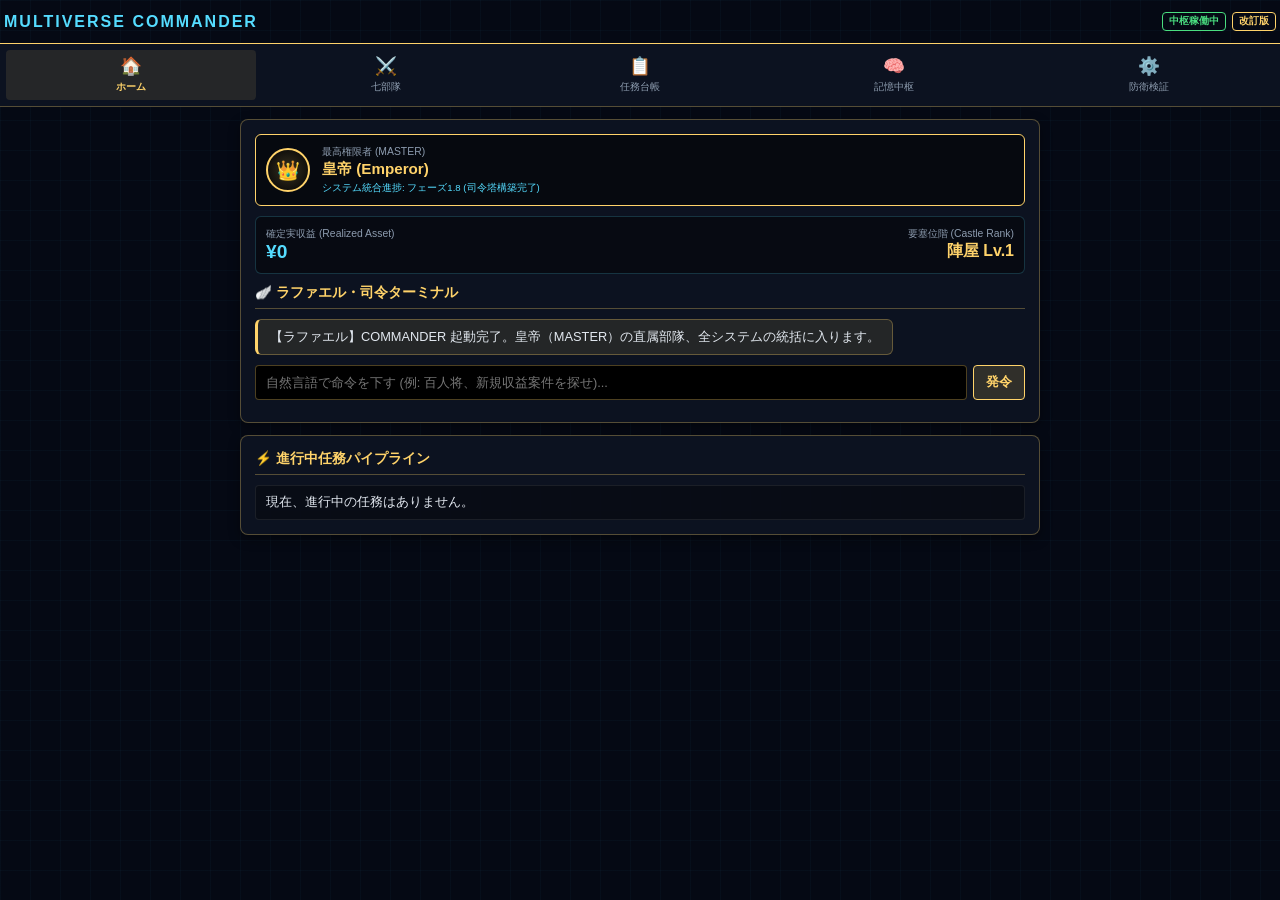
==== commit 181747f5: "Update index.html with Japanese localization" ====
--- a/index.html
+++ b/index.html
@@ -3,9 +3,9 @@
 <head>
     <meta charset="UTF-8">
     <meta name="viewport" content="width=device-width, initial-scale=1.0, maximum-scale=1.0, user-select=no, viewport-fit=cover">
-    <title>MULTIVERSE COMMANDER vNext</title>
-
-    <!-- PWA Settings -->
+    <title>MULTIVERSE COMMANDER</title>
+
+    <!-- PWA設定 -->
     <meta name="apple-mobile-web-app-capable" content="yes">
     <meta name="apple-mobile-web-app-status-bar-style" content="black-translucent">
     <meta name="theme-color" content="#050914">
@@ -40,7 +40,7 @@
         .top-tabbar { display: flex; background: rgba(13, 19, 33, 0.95); padding: 6px; border-bottom: 1px solid var(--mv-border); margin-bottom: 12px; overflow-x: auto; gap: 4px; }
         .tab-btn { 
             background: transparent; border: none; color: var(--mv-muted); font-size: 0.65rem; 
-            display: flex; flex-direction: column; align-items: center; gap: 3px; flex: 1; min-width: 60px;
+            display: flex; flex-direction: column; align-items: center; gap: 3px; flex: 1; min-width: 50px;
             cursor: pointer; padding: 6px 2px; border-radius: 4px; transition: all 0.2s;
         }
         .tab-btn.active { color: var(--mv-gold); background: rgba(255, 211, 106, 0.1); font-weight: bold; }
@@ -52,6 +52,10 @@
 
         .panel { background: var(--mv-panel); border: 1px solid var(--mv-border); border-radius: 8px; padding: 14px; margin-bottom: 12px; box-shadow: 0 4px 12px rgba(0,0,0,0.4); }
         .panel-header { font-size: 0.85rem; color: var(--mv-gold); border-bottom: 1px solid var(--mv-border); padding-bottom: 6px; margin-bottom: 10px; display: flex; justify-content: space-between; align-items: center; font-weight: bold; }
+        
+        /* 司令官アバター領域 */
+        .commander-card { display: flex; align-items: center; gap: 12px; background: rgba(0,0,0,0.5); padding: 10px; border-radius: 6px; margin-bottom: 10px; border: 1px solid var(--mv-gold); }
+        .avatar-frame { width: 44px; height: 44px; border-radius: 50%; border: 2px solid var(--mv-gold); background: radial-gradient(circle, rgba(255,211,106,0.2) 0%, rgba(0,0,0,0.8) 100%); display: flex; align-items: center; justify-content: center; font-size: 1.2rem; }
         
         .asset-card { display: flex; justify-content: space-between; background: rgba(0,0,0,0.4); padding: 10px; border-radius: 6px; margin-bottom: 10px; border: 1px solid rgba(85,220,255,0.2); }
         .asset-val { font-size: 1.2rem; color: var(--mv-primary); font-weight: bold; }
@@ -72,37 +76,45 @@
         .tag { font-size: 0.6rem; padding: 1px 4px; border-radius: 3px; border: 1px solid; }
         .tag-status { color: var(--mv-primary); border-color: var(--mv-primary); }
         .tag-evidence { color: var(--sys-online); border-color: var(--sys-online); }
-        
-        .evidence-box { background: rgba(0,0,0,0.5); border: 1px dashed var(--mv-border); padding: 8px; border-radius: 4px; font-size: 0.75rem; margin-top: 6px; }
     </style>
 </head>
 <body>
     <header class="app-header">
         <h1>MULTIVERSE COMMANDER</h1>
         <div class="status-indicators">
-            <span class="sys-badge online" id="sys-status">LOCAL CORE READY</span>
-            <span class="sys-badge secure">vNext</span>
+            <span class="sys-badge online" id="sys-status">中枢稼働中</span>
+            <span class="sys-badge secure">改訂版</span>
         </div>
     </header>
 
     <nav class="top-tabbar">
         <button type="button" class="tab-btn active" data-tab="home"><span class="icon">🏠</span><span>ホーム</span></button>
         <button type="button" class="tab-btn" data-tab="troops"><span class="icon">⚔️</span><span>七部隊</span></button>
-        <button type="button" class="tab-btn" data-tab="tasks"><span class="icon">📋</span><span>任務・DB</span></button>
-        <button type="button" class="tab-btn" data-tab="memory"><span class="icon">🧠</span><span>記憶・証拠</span></button>
-        <button type="button" class="tab-btn" data-tab="sim"><span class="icon">⚙️</span><span>検証・SIM</span></button>
+        <button type="button" class="tab-btn" data-tab="tasks"><span class="icon">📋</span><span>任務台帳</span></button>
+        <button type="button" class="tab-btn" data-tab="memory"><span class="icon">🧠</span><span>記憶中枢</span></button>
+        <button type="button" class="tab-btn" data-tab="sim"><span class="icon">⚙️</span><span>防衛検証</span></button>
     </nav>
 
-    <!-- VIEW: ホーム -->
+    <!-- 視点: ホーム -->
     <main id="view-home" class="view-container active">
-        <div class="panel">
+        <!-- 司令官アバター＆進捗カード -->
+        <div class="panel">
+            <div class="commander-card">
+                <div class="avatar-frame">👑</div>
+                <div style="flex:1;">
+                    <div style="font-size:0.65rem; color:var(--mv-muted);">最高権限者 (MASTER)</div>
+                    <div style="font-size:0.95rem; font-weight:bold; color:var(--mv-gold);">皇帝 (Emperor)</div>
+                    <div style="font-size:0.6rem; color:var(--mv-primary); margin-top:2px;">システム統合進捗: フェーズ1.8 (司令塔構築完了)</div>
+                </div>
+            </div>
+
             <div class="asset-card">
                 <div>
-                    <div style="font-size: 0.65rem; color: var(--mv-muted);">Realized Asset (確定実収益)</div>
+                    <div style="font-size: 0.65rem; color: var(--mv-muted);">確定実収益 (Realized Asset)</div>
                     <div class="asset-val" id="ui-realized-asset">¥0</div>
                 </div>
                 <div style="text-align: right;">
-                    <div style="font-size: 0.65rem; color: var(--mv-muted);">MULTIVERSE Rank</div>
+                    <div style="font-size: 0.65rem; color: var(--mv-muted);">要塞位階 (Castle Rank)</div>
                     <div class="rank-val" id="ui-castle-rank">陣屋 Lv.1</div>
                 </div>
             </div>
@@ -110,82 +122,82 @@
             <div class="panel-header">🪽 ラファエル・司令ターミナル</div>
             <div class="chat-box" id="home-chat-box"></div>
             <div class="input-group">
-                <input type="text" id="home-chat-input" placeholder="自然言語で命令を入力 (例: 百人将、新規収益案件を探して)...">
+                <input type="text" id="home-chat-input" placeholder="自然言語で命令を下す (例: 百人将、新規収益案件を探せ)...">
                 <button type="button" class="btn" id="btn-home-send">発令</button>
             </div>
         </div>
 
         <div class="panel">
-            <div class="panel-header">⚡ アクティブタスク・パイプライン</div>
+            <div class="panel-header">⚡ 進行中任務パイプライン</div>
             <div class="data-list" id="home-active-tasks"></div>
         </div>
     </main>
 
-    <!-- VIEW: 七部隊 -->
+    <!-- 視点: 七部隊 -->
     <main id="view-troops" class="view-container">
         <div class="panel">
-            <div class="panel-header">⚔️ MULTIVERSE Capability Registry (七部隊)</div>
+            <div class="panel-header">⚔️ 組織図：七部隊統括レジストリ</div>
             <div class="data-list" id="troops-list"></div>
         </div>
     </main>
 
-    <!-- VIEW: 任務・DB -->
+    <!-- 視点: 任務台帳 -->
     <main id="view-tasks" class="view-container">
         <div class="panel">
-            <div class="panel-header">📋 Task Lifecycle Manager</div>
+            <div class="panel-header">📋 任務ライフサイクル台帳</div>
             <div style="display:flex; flex-direction:column; gap:6px; margin-bottom:10px;">
-                <input type="text" id="task-title-input" placeholder="任務名・目標...">
+                <input type="text" id="task-title-input" placeholder="任務名・目標を入力...">
                 <div class="input-group" style="margin-bottom:0;">
                     <select id="task-capability-select">
                         <option value="Orchestrator">ラファエル (司令統括)</option>
                         <option value="Opportunity Engine">百人将 (事業・収益探索)</option>
-                        <option value="Research Engine">研究部隊 (データ分析・競輪)</option>
-                        <option value="System Evolution">システム改善 (インフラ・セキュリティ)</option>
+                        <option value="Research Engine">研究部隊 (データ分析・予測)</option>
+                        <option value="System Evolution">システム改善 (インフラ・防壁)</option>
                         <option value="AI Laboratory">AI研究 (モデル評価)</option>
                         <option value="Auditor/Guardian">監査・防衛部隊 (証跡・検証)</option>
                         <option value="Game Lab">Game Lab (コンテンツ開発)</option>
                     </select>
                     <input type="number" id="task-rev-input" placeholder="見込収益" style="max-width: 100px;">
                 </div>
-                <button type="button" class="btn" id="btn-create-task">新規タスク登録 [DRAFT]</button>
+                <button type="button" class="btn" id="btn-create-task">新規任務を起票 [下書き]</button>
             </div>
             <div class="data-list" id="tasks-full-list"></div>
         </div>
     </main>
 
-    <!-- VIEW: 記憶・証拠 -->
+    <!-- 視点: 記憶中枢 -->
     <main id="view-memory" class="view-container">
         <div class="panel">
-            <div class="panel-header">🧠 Canonical Memory & Permanent Rules</div>
+            <div class="panel-header">🧠 恒久記憶・帝国憲章 (Permanent Rules)</div>
             <div class="data-list" id="memory-rules-list"></div>
         </div>
         <div class="panel">
-            <div class="panel-header">🛡️ Evidence & Claim Verification (証拠主義)</div>
+            <div class="panel-header">🛡️ 証拠主義・検証中枢 (Evidence Layer)</div>
             <div class="data-list" id="evidence-claims-list"></div>
         </div>
     </main>
 
-    <!-- VIEW: 検証・SIM -->
+    <!-- 視点: 防衛検証 -->
     <main id="view-sim" class="view-container">
         <div class="panel">
-            <div class="panel-header">⚙️ Fail Closed & Fault Injection Simulator</div>
-            <p style="font-size:0.75rem; color:var(--mv-muted); margin-top:0;">MacBook非接続時でも各種エラー・復旧シナリオを安全にシミュレーション検証します。</p>
+            <div class="panel-header">⚙️ 異常遮断・安全防壁シミュレータ</div>
+            <p style="font-size:0.75rem; color:var(--mv-muted); margin-top:0;">外部接続なしの単体環境でも、異常検知や安全停止（Fail Closed）の挙動を検証できます。</p>
             <div class="input-group">
-                <button type="button" class="btn" id="sim-btn-timeout">Provider Timeout (高負荷)</button>
-                <button type="button" class="btn" id="sim-btn-failclosed">Fail Closed (強制遮断)</button>
+                <button type="button" class="btn" id="sim-btn-timeout">高負荷遅延テスト</button>
+                <button type="button" class="btn" id="sim-btn-failclosed">安全防壁 [緊急遮断]</button>
             </div>
             <div class="input-group">
-                <button type="button" class="btn" id="sim-btn-export">Runtime JSON Export</button>
-            </div>
-        </div>
-        <div class="panel">
-            <div class="panel-header">📜 Audit Event Log</div>
+                <button type="button" class="btn" id="sim-btn-export">稼働状態のJSON出力</button>
+            </div>
+        </div>
+        <div class="panel">
+            <div class="panel-header">📜 監査イベント記録 (Audit Log)</div>
             <div class="data-list" id="audit-log-list" style="font-family:monospace; font-size:0.7rem;"></div>
         </div>
     </main>
 
     <script>
-    const RUNTIME_KEY = "MULTIVERSE_COMMANDER_VNEXT_STATE";
+    const RUNTIME_KEY = "MULTIVERSE_COMMANDER_VNEXT_JP_STATE";
 
     function checksum(str) {
         let hash = 0;
@@ -199,15 +211,14 @@
         data: {
             schema_version: "1.0",
             realized_asset: 0,
-            xp: 0,
             tasks: [],
             chat_logs: [
-                { sender: "system", text: "【ラファエル】COMMANDER vNext 起動完了。七部隊Capability統合および三段階資産管理システムが正常稼働しています。" }
+                { sender: "system", text: "【ラファエル】COMMANDER 起動完了。皇帝（MASTER）の直属部隊、全システムの統括に入ります。" }
             ],
             permanent_rules: [
-                "1. 主権はOwner（司令官）に帰属する。",
-                "2. 異常検知時はFail Closed（安全遮断）を優先する。",
-                "3. AIの申告結果はEvidence（証拠）が検証されるまで確定資産とみなさない。"
+                "1. 最高主権は皇帝（Master / Emperor）に帰属する。",
+                "2. 異常や不整合を検知した際は、直ちに安全防壁（Fail Closed）を展開する。",
+                "3. AIの申告結果は、証拠（Evidence）が検証されるまで確定資産とみなさない。"
             ],
             audit_logs: [],
             claims: []
@@ -218,7 +229,7 @@
                 try {
                     const parsed = JSON.parse(raw);
                     if (parsed.schema_version === "1.0") RuntimeState.data = parsed;
-                } catch(e) { console.error("Invalid state format"); }
+                } catch(e) { console.error("データ読込失敗"); }
             }
         },
         save: () => {
@@ -270,26 +281,23 @@
                 if (!text) return;
                 
                 RuntimeState.data.chat_logs.push({ sender: "owner", text: text });
-                RuntimeState.logAudit("COMMAND_ISSUED", { command: text });
-
-                // Command Parser (自然言語 ➔ 構造化Command)
-                let reply = `【ラファエル】命令を受領。「${text}」を解析し、適切なCapability部隊へタスクを登録しました。`;
+                RuntimeState.logAudit("命令発令", { command: text });
+
                 let targetCap = "Opportunity Engine";
                 if (text.includes("競輪") || text.includes("分析")) targetCap = "Research Engine";
                 if (text.includes("コード") || text.includes("修正")) targetCap = "System Evolution";
 
-                // 自動タスク生成
                 RuntimeState.data.tasks.unshift({
                     id: "task_" + Date.now(),
                     title: text,
                     capability: targetCap,
-                    status: "QUEUED",
+                    status: "待機中 (QUEUED)",
                     revenue_claimed: 1000,
                     revenue_verified: false,
-                    evidence: "AI応答ログ準備完了"
+                    evidence: "AI応答待機中"
                 });
 
-                RuntimeState.data.chat_logs.push({ sender: "system", text: reply });
+                RuntimeState.data.chat_logs.push({ sender: "system", text: `【ラファエル】命令を受領。「${text}」を解析し、担当部隊へ任務を配備しました。` });
                 input.value = "";
                 RuntimeState.save();
             });
@@ -304,39 +312,36 @@
                     id: "task_" + Date.now(),
                     title: title,
                     capability: cap,
-                    status: "DRAFT",
+                    status: "下書き (DRAFT)",
                     revenue_claimed: rev,
                     revenue_verified: false,
-                    evidence: "手動作成タスク"
+                    evidence: "手動起票任務"
                 });
-                RuntimeState.logAudit("TASK_CREATED", { title, cap, rev });
+                RuntimeState.logAudit("任務起票", { title, cap, rev });
                 document.getElementById('task-title-input').value = "";
                 document.getElementById('task-rev-input').value = "";
                 RuntimeState.save();
             });
 
-            // SIM / Verification Buttons
             document.getElementById('sim-btn-timeout').addEventListener('click', () => {
-                RuntimeState.logAudit("SIMULATION_TIMEOUT", { provider: "Claude", latency: "5000ms" });
-                alert("【SIM】Provider Timeout をシミュレートしました。");
+                RuntimeState.logAudit("シミュレーション異常", { type: "高負荷遅延" });
+                alert("【防衛検証】高負荷による応答遅延をシミュレートしました。");
                 RuntimeState.save();
             });
             document.getElementById('sim-btn-failclosed').addEventListener('click', () => {
-                RuntimeState.logAudit("SIMULATION_FAILCLOSED", { reason: "Schema Mismatch Injection" });
-                alert("【SIM】Fail Closed 防壁作動をシミュレートしました。");
+                RuntimeState.logAudit("緊急遮断発動", { reason: "手動テスト" });
+                alert("【防衛検証】安全防壁（Fail Closed）を展開し、全外部通信をロックしました。");
                 RuntimeState.save();
             });
             document.getElementById('sim-btn-export').addEventListener('click', () => {
                 const str = "data:text/json;charset=utf-8," + encodeURIComponent(JSON.stringify(RuntimeState.data, null, 2));
-                const a = document.createElement('a'); a.href = str; a.download = `multiverse_vnext_${Date.now()}.json`; a.click();
+                const a = document.createElement('a'); a.href = str; a.download = `multiverse_state_${Date.now()}.json`; a.click();
             });
         },
         renderAll: () => {
-            // Asset & Rank
             document.getElementById('ui-realized-asset').textContent = `¥${RuntimeState.data.realized_asset.toLocaleString()}`;
             document.getElementById('ui-castle-rank').textContent = CastleLogic.getRank(RuntimeState.data.realized_asset);
 
-            // Chat Box
             const chatBox = document.getElementById('home-chat-box');
             chatBox.innerHTML = "";
             RuntimeState.data.chat_logs.forEach(msg => {
@@ -347,7 +352,6 @@
             });
             chatBox.scrollTop = chatBox.scrollHeight;
 
-            // Tasks Render (8段階ライフサイクル & 三段階検証)
             const homeTasks = document.getElementById('home-active-tasks');
             const fullTasks = document.getElementById('tasks-full-list');
             homeTasks.innerHTML = ""; fullTasks.innerHTML = "";
@@ -361,65 +365,63 @@
                 info.innerHTML = `
                     <div><strong>${t.title}</strong></div>
                     <div style="font-size:0.65rem; color:var(--mv-muted);">
-                        <span class="tag tag-status">${t.status}</span> | 部隊: ${t.capability} | 見込: ¥${t.revenue_claimed}
+                        <span class="tag tag-status">${t.status}</span> | 担当: ${t.capability} | 見込: ¥${t.revenue_claimed}
                     </div>
                 `;
 
                 const actionArea = document.createElement('div');
                 
-                // 3段階資産確認（Claimed ➔ Verified ➔ Realized）
-                if (t.status === "QUEUED" || t.status === "DRAFT") {
+                if (t.status.includes("待機中") || t.status.includes("下書き")) {
                     const btnRun = document.createElement('button');
                     btnRun.className = "btn"; btnRun.style.cssText = "padding:2px 6px; font-size:0.65rem;";
                     btnRun.textContent = "実行 [RUN]";
-                    btnRun.onclick = () => { t.status = "RUNNING"; RuntimeState.save(); };
+                    btnRun.onclick = () => { t.status = "実行中 (RUNNING)"; RuntimeState.save(); };
                     actionArea.appendChild(btnRun);
-                } else if (t.status === "RUNNING") {
+                } else if (t.status.includes("実行中")) {
                     const btnSuccess = document.createElement('button');
                     btnSuccess.className = "btn"; btnSuccess.style.cssText = "padding:2px 6px; font-size:0.65rem;";
                     btnSuccess.textContent = "完了申告 [SUCCESS]";
-                    btnSuccess.onclick = () => { t.status = "SUCCESS"; RuntimeState.save(); };
+                    btnSuccess.onclick = () => { t.status = "完了 (SUCCESS)"; RuntimeState.save(); };
                     actionArea.appendChild(btnSuccess);
-                } else if (t.status === "SUCCESS" && !t.revenue_verified) {
+                } else if (t.status.includes("完了") && !t.revenue_verified) {
                     const btnVerify = document.createElement('button');
                     btnVerify.className = "btn"; btnVerify.style.cssText = "padding:2px 6px; font-size:0.65rem; border-color:var(--sys-online); color:var(--sys-online);";
                     btnVerify.textContent = "監査・確定 [VERIFY]";
                     btnVerify.onclick = () => { 
-                        t.status = "VERIFIED"; 
+                        t.status = "確定済 (REALIZED)"; 
                         t.revenue_verified = true;
                         RuntimeState.data.realized_asset += t.revenue_claimed;
-                        RuntimeState.logAudit("ASSET_REALIZED", { task_id: t.id, amount: t.revenue_claimed });
+                        RuntimeState.logAudit("資産確定", { task_id: t.id, amount: t.revenue_claimed });
                         RuntimeState.save(); 
                     };
                     actionArea.appendChild(btnVerify);
                 } else {
                     const verifiedTag = document.createElement('span');
                     verifiedTag.className = "tag tag-evidence";
-                    verifiedTag.textContent = "確定済 [REALIZED]";
+                    verifiedTag.textContent = "確定済";
                     actionArea.appendChild(verifiedTag);
                 }
 
                 item.append(info, actionArea);
                 fullTasks.appendChild(item);
 
-                if (t.status !== "VERIFIED") {
+                if (!t.status.includes("確定済")) {
                     homeTasks.appendChild(item.cloneNode(true));
                 }
             });
 
-            if (homeTasks.children.length === 0) homeTasks.innerHTML = '<div class="data-item">現在進行中のタスクはありません。</div>';
-
-            // 七部隊 Capability レジストリ
+            if (homeTasks.children.length === 0) homeTasks.innerHTML = '<div class="data-item">現在、進行中の任務はありません。</div>';
+
             const troopsList = document.getElementById('troops-list');
             troopsList.innerHTML = "";
             const capabilities = [
-                { name: "ラファエル", role: "Orchestrator / 司令統括", icon: "🪽" },
-                { name: "百人将", role: "Opportunity Engine / 事業・収益探索", icon: "⚔️" },
-                { name: "研究部隊", role: "Research Engine / 競輪・データ分析", icon: "📊" },
-                { name: "システム改善", role: "System Evolution / インフラ・Fail Closed", icon: "🔧" },
-                { name: "AI研究", role: "AI Laboratory / モデル検証", icon: "🧠" },
-                { name: "監査・防衛部隊", role: "Auditor / Guardian / 証跡・検証", icon: "🛡️" },
-                { name: "Game Lab", role: "Game Lab / コンテンツ制作", icon: "🎮" }
+                { name: "ラファエル", role: "司令統括 / オーケストレーター", icon: "🪽" },
+                { name: "百人将", role: "事業・収益探索部隊", icon: "⚔️" },
+                { name: "研究部隊", role: "データ分析・確率予測部隊", icon: "📊" },
+                { name: "システム改善", role: "インフラ・防壁維持部隊", icon: "🔧" },
+                { name: "AI研究", role: "次世代モデル検証部隊", icon: "🧠" },
+                { name: "監査・防衛部隊", role: "証跡監査・セキュリティ部隊", icon: "🛡️" },
+                { name: "Game Lab", role: "コンテンツ・ゲーム開発部隊", icon: "🎮" }
             ];
             capabilities.forEach(c => {
                 const item = document.createElement('div'); item.className = "data-item";
@@ -427,7 +429,6 @@
                 troopsList.appendChild(item);
             });
 
-            // Rules & Audit Render
             const rulesList = document.getElementById('memory-rules-list');
             rulesList.innerHTML = "";
             RuntimeState.data.permanent_rules.forEach(r => {
